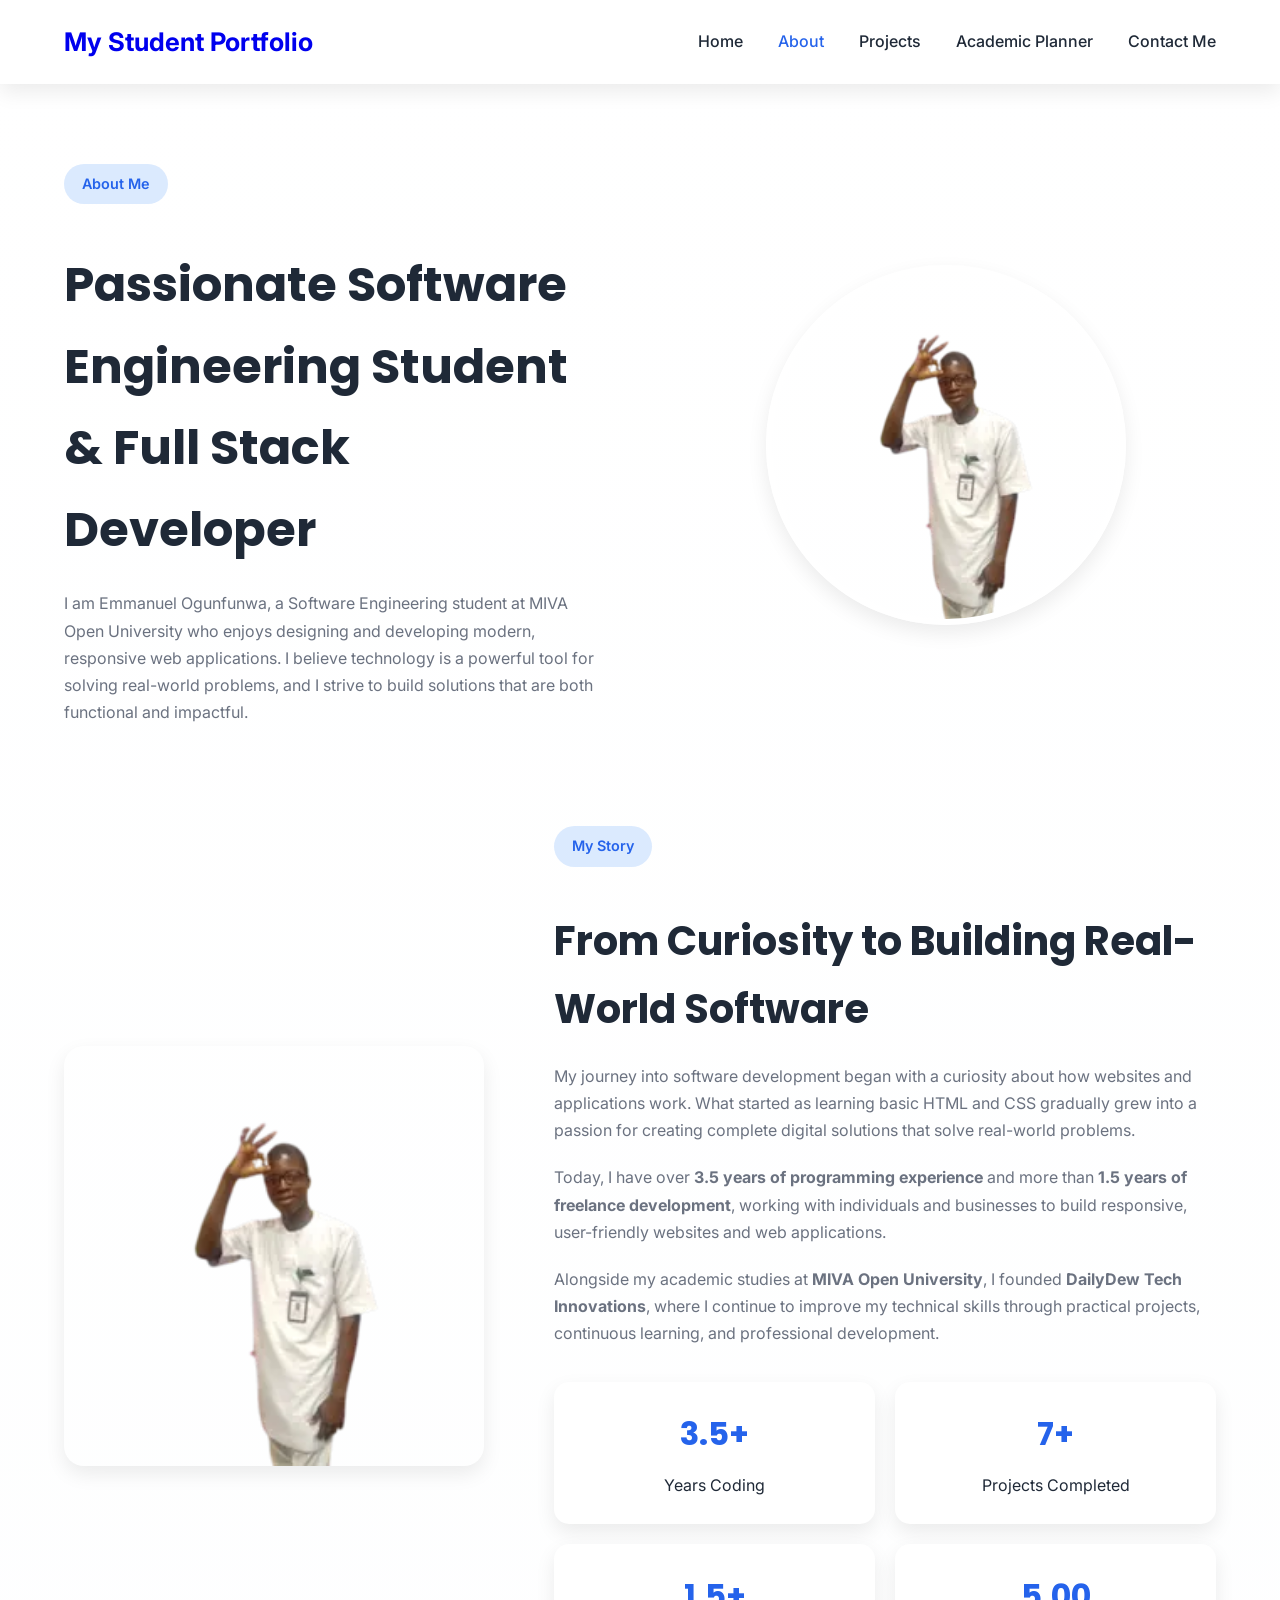
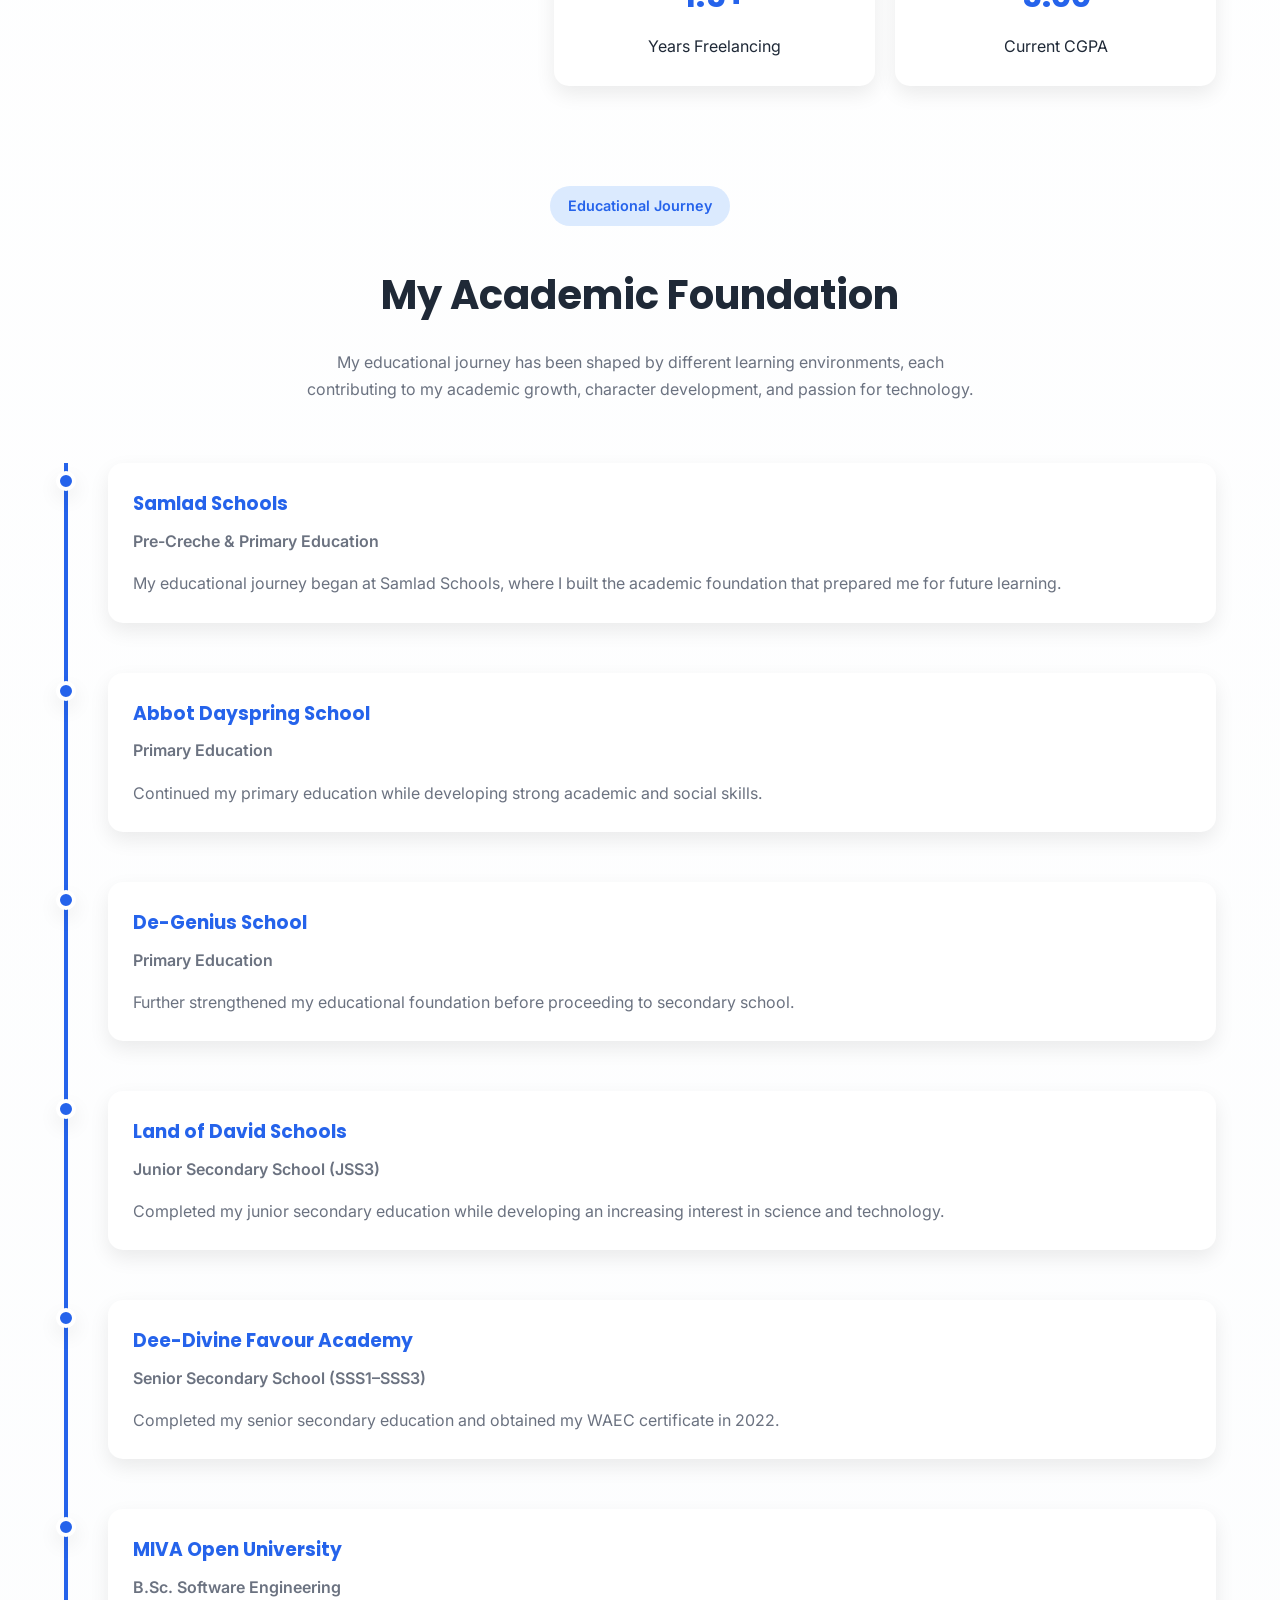
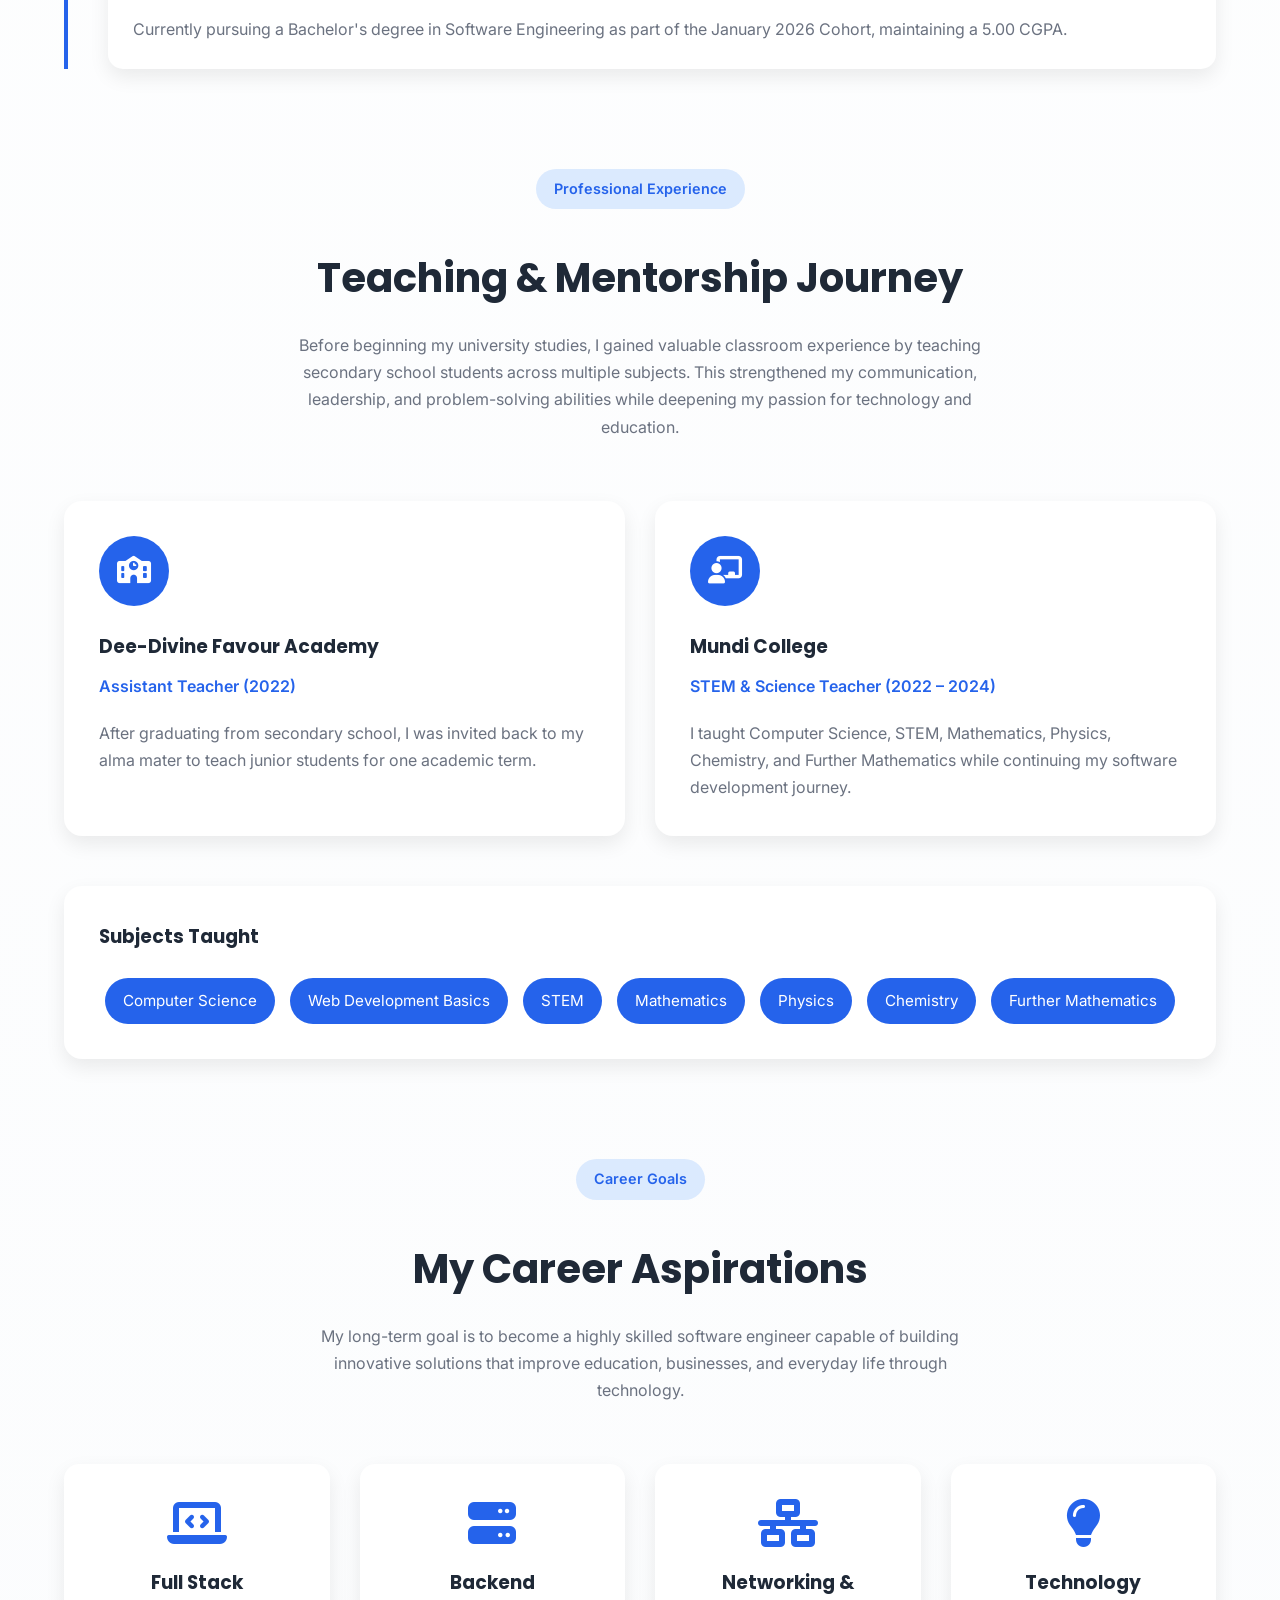
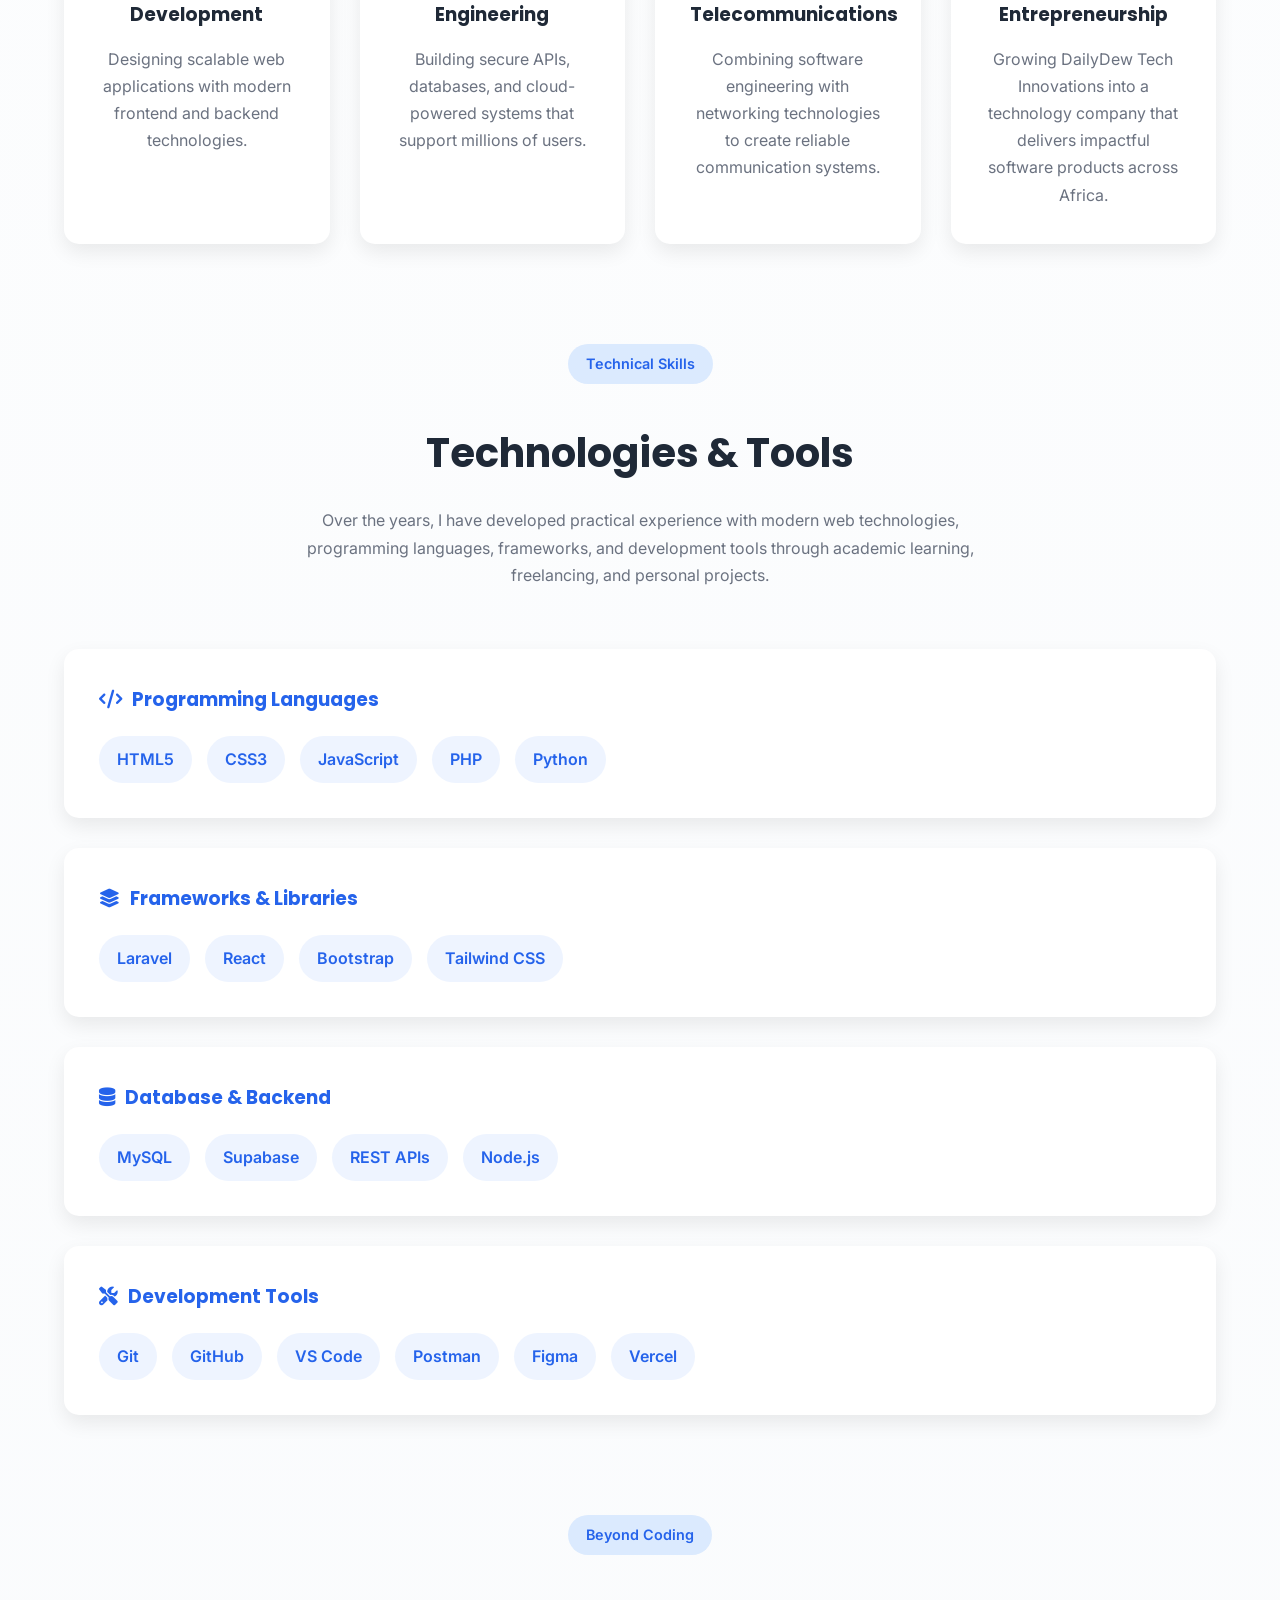
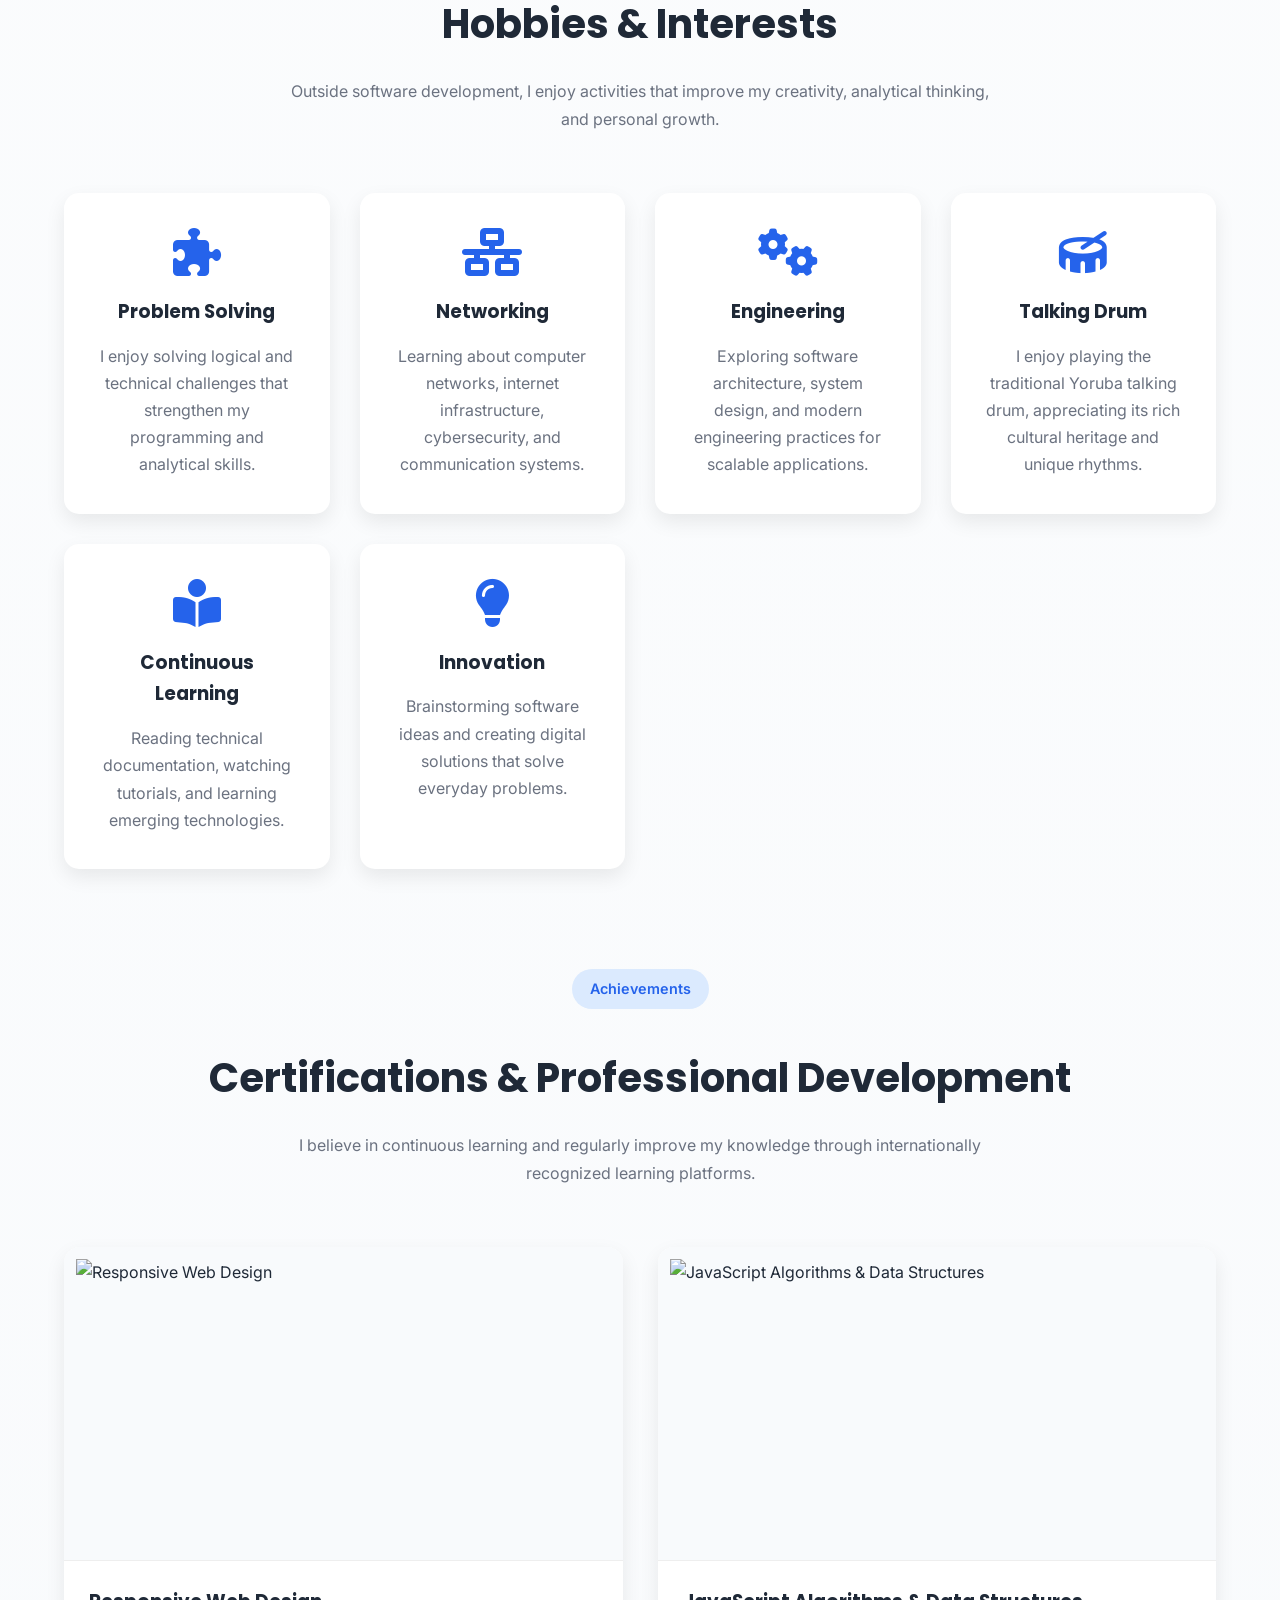
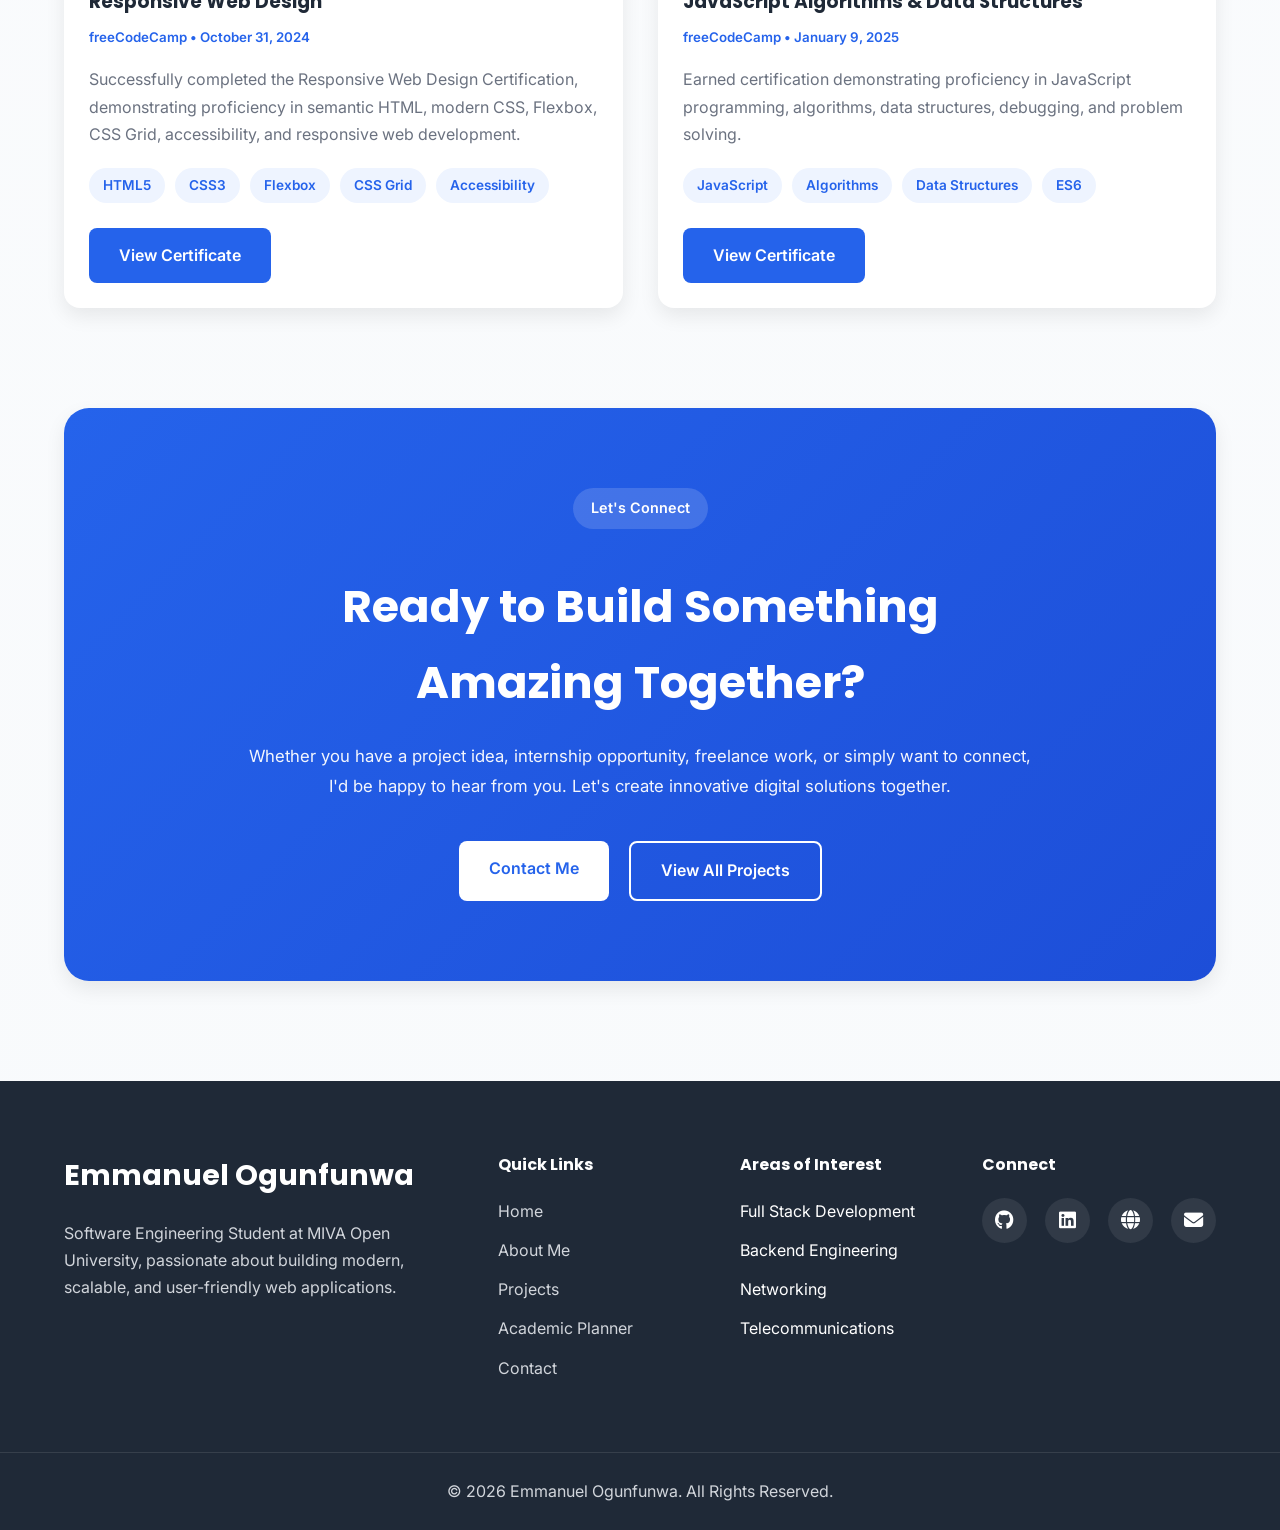
==== about.html @ 053bd329 "first commit" ====
<!DOCTYPE html>
<html lang="en">
<head>
    <meta charset="UTF-8">
    <meta name="viewport" content="width=device-width, initial-scale=1.0">
    <title>About | Student Portfolio | Emmanuel Ogunfunwa</title>

    <!-- CSS -->
    <link rel="stylesheet" href="assets/styles.css">

    <!-- Google Fonts -->
    <link rel="preconnect" href="https://fonts.googleapis.com">
    <link rel="preconnect" href="https://fonts.gstatic.com" crossorigin>
    <link href="https://fonts.googleapis.com/css2?family=Inter:wght@300;400;500;600;700&family=Poppins:wght@500;600;700&display=swap" rel="stylesheet">

    <!-- Menu Toggle -->
    <link rel="stylesheet" href="https://cdnjs.cloudflare.com/ajax/libs/font-awesome/6.7.2/css/all.min.css">
</head>

<body>

    <header>
        <nav class="navbar">
            <div class="logo">
                <a href="index.html">
                    My Student Portfolio
                </a>
            </div>

            <div class="menu-toggle" id="menu-toggle">
                <i class="fa-solid fa-bars"></i>
            </div>

            <ul class="nav-links">
                <li>
                    <a href="index.html">
                        Home
                    </a>
                </li>
                <li>
                    <a href="about.html" class="active">
                        About
                    </a>
                </li>
                <li>
                    <a href="projects.html">
                        Projects
                    </a>
                </li>
                <li>
                    <a href="acad_planner.html">
                        Academic Planner
                    </a>
                </li>
                <li>
                    <a href="contact.html">
                        Contact Me
                    </a>
                </li>
            </ul>
        </nav>
    </header>

    <main>

        <!-- ABOUT HERO -->
        <section class="page-hero">

            <div class="page-hero-content">

                <span class="section-tag">
                    About Me
                </span>

                <h1>
                    Passionate Software Engineering Student & Full Stack Developer
                </h1>

                <p>
                    I am Emmanuel Ogunfunwa, a Software Engineering student at
                    MIVA Open University who enjoys designing and developing modern,
                    responsive web applications. I believe technology is a powerful
                    tool for solving real-world problems, and I strive to build
                    solutions that are both functional and impactful.
                </p>

            </div>

            <div class="page-hero-image">

                <img src="./assets/img/profile.webp"
                    alt="Emmanuel Ogunfunwa">

            </div>

        </section>

        <!-- MY STORY -->

        <section class="my-story">

            <div class="story-image">

                <img src="./assets/img/profile.webp"
                    alt="Emmanuel Ogunfunwa">

            </div>

            <div class="story-content">

                <span class="section-tag">
                    My Story
                </span>

                <h2>
                    From Curiosity to Building Real-World Software
                </h2>

                <p>
                    My journey into software development began with a curiosity about how
                    websites and applications work. What started as learning basic HTML
                    and CSS gradually grew into a passion for creating complete digital
                    solutions that solve real-world problems.
                </p>

                <p>
                    Today, I have over <strong>3.5 years of programming experience</strong>
                    and more than <strong>1.5 years of freelance development</strong>,
                    working with individuals and businesses to build responsive,
                    user-friendly websites and web applications.
                </p>

                <p>
                    Alongside my academic studies at <strong>MIVA Open University</strong>,
                    I founded <strong>DailyDew Tech Innovations</strong>, where I continue
                    to improve my technical skills through practical projects, continuous
                    learning, and professional development.
                </p>

                <div class="story-highlights">

                    <div class="story-item">
                        <h3>3.5+</h3>
                        <span>Years Coding</span>
                    </div>

                    <div class="story-item">
                        <h3>7+</h3>
                        <span>Projects Completed</span>
                    </div>

                    <div class="story-item">
                        <h3>1.5+</h3>
                        <span>Years Freelancing</span>
                    </div>

                    <div class="story-item">
                        <h3>5.00</h3>
                        <span>Current CGPA</span>
                    </div>

                </div>

            </div>

        </section>

        <!-- EDUCATIONAL JOURNEY -->

        <section class="education">

            <div class="section-heading">

                <span class="section-tag">
                    Educational Journey
                </span>

                <h2>
                    My Academic Foundation
                </h2>

                <p class="section-description">
                    My educational journey has been shaped by different learning environments,
                    each contributing to my academic growth, character development, and passion
                    for technology.
                </p>

            </div>

            <div class="timeline">

                <div class="timeline-item">

                    <div class="timeline-dot"></div>

                    <div class="timeline-content">

                        <h3>Samlad Schools</h3>

                        <span>Pre-Creche & Primary Education</span>

                        <p>
                            My educational journey began at Samlad Schools, where I built the
                            academic foundation that prepared me for future learning.
                        </p>

                    </div>

                </div>

                <div class="timeline-item">

                    <div class="timeline-dot"></div>

                    <div class="timeline-content">

                        <h3>Abbot Dayspring School</h3>

                        <span>Primary Education</span>

                        <p>
                            Continued my primary education while developing strong academic
                            and social skills.
                        </p>

                    </div>

                </div>

                <div class="timeline-item">

                    <div class="timeline-dot"></div>

                    <div class="timeline-content">

                        <h3>De-Genius School</h3>

                        <span>Primary Education</span>

                        <p>
                            Further strengthened my educational foundation before proceeding
                            to secondary school.
                        </p>

                    </div>

                </div>

                <div class="timeline-item">

                    <div class="timeline-dot"></div>

                    <div class="timeline-content">

                        <h3>Land of David Schools</h3>

                        <span>Junior Secondary School (JSS3)</span>

                        <p>
                            Completed my junior secondary education while developing an
                            increasing interest in science and technology.
                        </p>

                    </div>

                </div>

                <div class="timeline-item">

                    <div class="timeline-dot"></div>

                    <div class="timeline-content">

                        <h3>Dee-Divine Favour Academy</h3>

                        <span>Senior Secondary School (SSS1–SSS3)</span>

                        <p>
                            Completed my senior secondary education and obtained my WAEC
                            certificate in 2022.
                        </p>

                    </div>

                </div>

                <div class="timeline-item">

                    <div class="timeline-dot"></div>

                    <div class="timeline-content">

                        <h3>MIVA Open University</h3>

                        <span>B.Sc. Software Engineering</span>

                        <p>
                            Currently pursuing a Bachelor's degree in Software Engineering
                            as part of the January 2026 Cohort, maintaining a 5.00 CGPA.
                        </p>

                    </div>

                </div>

            </div>

        </section>

        <!-- TEACHING EXPERIENCE -->

        <section class="teaching">

            <div class="section-heading">

                <span class="section-tag">
                    Professional Experience
                </span>

                <h2>
                    Teaching & Mentorship Journey
                </h2>

                <p class="section-description">

                    Before beginning my university studies, I gained valuable classroom
                    experience by teaching secondary school students across multiple
                    subjects. This strengthened my communication, leadership,
                    and problem-solving abilities while deepening my passion for technology
                    and education.

                </p>

            </div>

            <div class="teaching-grid">

                <div class="teaching-card">

                    <div class="teaching-icon">

                        <i class="fa-solid fa-school"></i>

                    </div>

                    <h3>
                        Dee-Divine Favour Academy
                    </h3>

                    <span>
                        Assistant Teacher (2022)
                    </span>

                    <p>

                        After graduating from secondary school, I was invited back to my
                        alma mater to teach junior students for one academic term.

                    </p>

                </div>

                <div class="teaching-card">

                    <div class="teaching-icon">

                        <i class="fa-solid fa-chalkboard-user"></i>

                    </div>

                    <h3>
                        Mundi College
                    </h3>

                    <span>
                        STEM & Science Teacher (2022 – 2024)
                    </span>

                    <p>

                        I taught Computer Science, STEM, Mathematics, Physics,
                        Chemistry, and Further Mathematics while continuing my
                        software development journey.

                    </p>

                </div>

            </div>

            <div class="subjects-card">

                <h3>
                    Subjects Taught
                </h3>

                <div class="subjects">

                    <span>Computer Science</span>

                    <span>Web Development Basics</span>

                    <span>STEM</span>

                    <span>Mathematics</span>

                    <span>Physics</span>

                    <span>Chemistry</span>

                    <span>Further Mathematics</span>

                </div>

            </div>

        </section>

        <!-- CAREER ASPIRATIONS -->

        <section class="career">

            <div class="section-heading">

                <span class="section-tag">
                    Career Goals
                </span>

                <h2>
                    My Career Aspirations
                </h2>

                <p class="section-description">
                    My long-term goal is to become a highly skilled software engineer
                    capable of building innovative solutions that improve education,
                    businesses, and everyday life through technology.
                </p>

            </div>

            <div class="career-grid">

                <div class="career-card">

                    <i class="fa-solid fa-laptop-code"></i>

                    <h3>Full Stack Development</h3>

                    <p>
                        Designing scalable web applications with modern frontend and
                        backend technologies.
                    </p>

                </div>

                <div class="career-card">

                    <i class="fa-solid fa-server"></i>

                    <h3>Backend Engineering</h3>

                    <p>
                        Building secure APIs, databases, and cloud-powered systems that
                        support millions of users.
                    </p>

                </div>

                <div class="career-card">

                    <i class="fa-solid fa-network-wired"></i>

                    <h3>Networking & Telecommunications</h3>

                    <p>
                        Combining software engineering with networking technologies to
                        create reliable communication systems.
                    </p>

                </div>

                <div class="career-card">

                    <i class="fa-solid fa-lightbulb"></i>

                    <h3>Technology Entrepreneurship</h3>

                    <p>
                        Growing DailyDew Tech Innovations into a technology company that
                        delivers impactful software products across Africa.
                    </p>

                </div>

            </div>

        </section>

        <!-- TECHNICAL SKILLS -->

        <section class="technical-skills">

            <div class="section-heading">

                <span class="section-tag">
                    Technical Skills
                </span>

                <h2>
                    Technologies & Tools
                </h2>

                <p class="section-description">
                    Over the years, I have developed practical experience with modern
                    web technologies, programming languages, frameworks, and development
                    tools through academic learning, freelancing, and personal projects.
                </p>

            </div>

            <div class="skills-category">

                <div class="skill-group">

                    <h3>
                        <i class="fa-solid fa-code"></i>
                        Programming Languages
                    </h3>

                    <div class="skill-tags">

                        <span>HTML5</span>
                        <span>CSS3</span>
                        <span>JavaScript</span>
                        <span>PHP</span>
                        <span>Python</span>

                    </div>

                </div>

                <div class="skill-group">

                    <h3>
                        <i class="fa-solid fa-layer-group"></i>
                        Frameworks & Libraries
                    </h3>

                    <div class="skill-tags">

                        <span>Laravel</span>
                        <span>React</span>
                        <span>Bootstrap</span>
                        <span>Tailwind CSS</span>

                    </div>

                </div>

                <div class="skill-group">

                    <h3>
                        <i class="fa-solid fa-database"></i>
                        Database & Backend
                    </h3>

                    <div class="skill-tags">

                        <span>MySQL</span>
                        <span>Supabase</span>
                        <span>REST APIs</span>
                        <span>Node.js</span>

                    </div>

                </div>

                <div class="skill-group">

                    <h3>
                        <i class="fa-solid fa-screwdriver-wrench"></i>
                        Development Tools
                    </h3>

                    <div class="skill-tags">

                        <span>Git</span>
                        <span>GitHub</span>
                        <span>VS Code</span>
                        <span>Postman</span>
                        <span>Figma</span>
                        <span>Vercel</span>

                    </div>

                </div>

            </div>

        </section>

        <!-- HOBBIES & INTERESTS -->

        <section class="hobbies">

            <div class="section-heading">

                <span class="section-tag">
                    Beyond Coding
                </span>

                <h2>
                    Hobbies & Interests
                </h2>

                <p class="section-description">
                    Outside software development, I enjoy activities that improve my
                    creativity, analytical thinking, and personal growth.
                </p>

            </div>

            <div class="hobbies-grid">

                <div class="hobby-card">

                    <i class="fa-solid fa-puzzle-piece"></i>

                    <h3>Problem Solving</h3>

                    <p>
                        I enjoy solving logical and technical challenges that strengthen
                        my programming and analytical skills.
                    </p>

                </div>

                <div class="hobby-card">

                    <i class="fa-solid fa-network-wired"></i>

                    <h3>Networking</h3>

                    <p>
                        Learning about computer networks, internet infrastructure,
                        cybersecurity, and communication systems.
                    </p>

                </div>

                <div class="hobby-card">

                    <i class="fa-solid fa-gears"></i>

                    <h3>Engineering</h3>

                    <p>
                        Exploring software architecture, system design, and modern
                        engineering practices for scalable applications.
                    </p>

                </div>

                <div class="hobby-card">

                    <i class="fa-solid fa-drum"></i>

                    <h3>Talking Drum</h3>

                    <p>
                        I enjoy playing the traditional Yoruba talking drum, appreciating
                        its rich cultural heritage and unique rhythms.
                    </p>

                </div>

                <div class="hobby-card">

                    <i class="fa-solid fa-book-open-reader"></i>

                    <h3>Continuous Learning</h3>

                    <p>
                        Reading technical documentation, watching tutorials, and learning
                        emerging technologies.
                    </p>

                </div>

                <div class="hobby-card">

                    <i class="fa-solid fa-lightbulb"></i>

                    <h3>Innovation</h3>

                    <p>
                        Brainstorming software ideas and creating digital solutions that
                        solve everyday problems.
                    </p>

                </div>

            </div>

        </section>

        <!-- CERTIFICATIONS -->

        <section class="certifications">

            <div class="section-heading">

                <span class="section-tag">
                    Achievements
                </span>

                <h2>
                    Certifications & Professional Development
                </h2>

                <p class="section-description">
                    I believe in continuous learning and regularly improve my knowledge
                    through internationally recognized learning platforms.
                </p>

            </div>

            <div class="certificate-grid">

            </div>

        </section>

        <!-- CALL TO ACTION -->

        <section class="cta">

            <div class="cta-content">

                <span class="section-tag">
                    Let's Connect
                </span>

                <h2>
                    Ready to Build Something Amazing Together?
                </h2>

                <p>
                    Whether you have a project idea, internship opportunity, freelance work,
                    or simply want to connect, I'd be happy to hear from you. Let's create
                    innovative digital solutions together.
                </p>

                <div class="cta-buttons">

                    <a href="contact.html" class="btn btn-primary">
                        Contact Me
                    </a>

                    <a href="projects.html" class="btn btn-secondary">
                        View All Projects
                    </a>

                </div>

            </div>

        </section>



        <!-- FOOTER -->

        <footer class="footer">

            <div class="footer-container">

                <!-- Brand -->

                <div class="footer-brand">

                    <h3>Emmanuel Ogunfunwa</h3>

                    <p>
                        Software Engineering Student at MIVA Open University, passionate
                        about building modern, scalable, and user-friendly web applications.
                    </p>

                </div>

                <!-- Quick Links -->

                <div class="footer-column">

                    <h4>Quick Links</h4>

                    <ul>

                        <li><a href="index.html">Home</a></li>

                        <li><a href="about.html">About Me</a></li>

                        <li><a href="projects.html">Projects</a></li>

                        <li><a href="acad_planner.html">Academic Planner</a></li>

                        <li><a href="contact.html">Contact</a></li>

                    </ul>

                </div>

                <!-- Interests -->

                <div class="footer-column">

                    <h4>Areas of Interest</h4>

                    <ul>

                        <li>Full Stack Development</li>

                        <li>Backend Engineering</li>

                        <li>Networking</li>

                        <li>Telecommunications</li>

                    </ul>

                </div>

                <!-- Connect -->

                <div class="footer-column">

                    <h4>Connect</h4>

                    <div class="social-links">

                        <a href="https://github.com/BroCode-glithch" target="_blank">
                            <i class="fa-brands fa-github"></i>
                        </a>

                        <a href="https://linkedin.com/" target="_blank">
                            <i class="fa-brands fa-linkedin"></i>
                        </a>

                        <a href="https://dailydewtech.com.ng" target="_blank">
                            <i class="fa-solid fa-globe"></i>
                        </a>

                        <a href="mailto:your@email.com">
                            <i class="fa-solid fa-envelope"></i>
                        </a>

                    </div>

                </div>

            </div>

            <div class="footer-bottom">

                <p>

                    © 2026 Emmanuel Ogunfunwa. All Rights Reserved.

                </p>

            </div>

        </footer>

    </main>

    
    <script src="assets/jss.js"></script>

</body>

</html>
---- assets/styles.css ----
/* ===================================
   CSS VARIABLES
=================================== */

:root{

    --primary:#2563eb;
    --primary-dark:#1d4ed8;

    --secondary:#f97316;

    --dark:#1f2937;

    --gray:#6b7280;

    --light:#f8fafc;

    --white:#ffffff;

    --shadow:0 8px 20px rgba(0,0,0,.08);

}

/* ===================================
   RESET
=================================== */

*{
    margin:0;
    padding:0;
    box-sizing:border-box;
}

html{
    scroll-behavior:smooth;
}

img{
    max-width:100%;
    display:block;
}

body{

    font-family:'Inter',sans-serif;

    background: linear-gradient(
        to bottom,
        var(--white),
        var(--light)
    );

    color:var(--dark);

    line-height:1.7;

}

/* ===================================
   GLOBAL STYLES
=================================== */

h1,h2,h3,h4{

    font-family:'Poppins',sans-serif;

}

a{

    text-decoration:none;

}

ul{

    list-style:none;

}


/* ===================================
   HEADER & NAVIGATION
=================================== */

header{

    background:var(--white);

    box-shadow:var(--shadow);

    position:sticky;

    top:0;

    z-index:1000;

}

.navbar{

    width:min(90%,1200px);

    margin:auto;

    display:flex;

    justify-content:space-between;

    align-items:center;

    padding:20px 0;

}

.logo{

    font-size:1.6rem;

    font-weight:700;

    color:var(--primary);

}

.menu-toggle{

    display:none;

    font-size:2rem;

    cursor:pointer;

    color:var(--primary);

}

.nav-links{

    display:flex;

    gap:35px;

}

.nav-links a{

    color:var(--dark);

    font-weight:500;

    transition:.3s;

}

.nav-links a:hover,

.nav-links .active{

    color:var(--primary);

}

/* ===================================
   HERO SECTION
=================================== */

.hero{

    width:min(90%,1200px);

    margin:auto;

    min-height:90vh;

    display:flex;

    justify-content:space-between;

    align-items:center;

    gap:60px;

}

.hero-text{

    flex:1;

}

.hero-text h1{

    font-size:3.2rem;

    margin-bottom:15px;

}

.hero-text h2{

    color:var(--primary);

    margin-bottom:20px;

}

.hero-text p{

    color:var(--gray);

    margin-bottom:35px;

    max-width:550px;

}

/* ===================================
   BUTTONS
=================================== */

.hero-buttons{

    display:flex;

    gap:20px;

}

.btn{

    display:inline-block;

    padding:14px 30px;

    border-radius:8px;

    transition:.3s;

    font-weight:600;

}

.btn:hover{

    transform:translateY(-3px);

    box-shadow:0 10px 20px rgba(37,99,235,.25);

}

.btn-primary{

    background:var(--primary);

    color:var(--white);

}

.btn-primary:hover{

    background:var(--primary-dark);

}

.btn-secondary{

    border:2px solid var(--primary);

    color:var(--primary);

}

.btn-secondary:hover{

    background:var(--primary);

    color:var(--white);

}

.hero-image{

    flex:1;

    display:flex;

    justify-content:center;

}

.hero-image img{

    width:360px;

    height:360px;

    object-fit:cover;

    border-radius:50%;

    border:6px solid var(--white);

    box-shadow:var(--shadow);

    transition: 4s;

}

.hero-image img:hover {

    transform: scale(1.04);

    cursor: pointer;

}

/* ===================================
   RESPONSIVE DESIGN
=================================== */

@media(max-width:768px){

    .navbar{

        position:relative;

        flex-wrap:wrap;

    }

    .menu-toggle{

        display:block;

    }

    .nav-links{

        display:none;

        width:100%;

        flex-direction:column;

        margin-top:20px;

        gap:15px;

    }

    .nav-links.active{

        display:flex;

    }

    .hero{

        flex-direction:column-reverse;

        text-align:center;

        padding:60px 0;

    }

    .hero-text p{

        max-width:100%;

    }

    .hero-buttons{

        justify-content:center;

    }

    .hero-image img{

        width:250px;

        height:250px;

    }

    .page-hero{

        flex-direction:column-reverse;

        text-align:center;

    }

    .page-hero-content p{

        max-width:100%;

    }

    .page-hero-image img{

        width:250px;

        height:250px;

    }

}

/* ===================================
   ABOUT PREVIEW
=================================== */

.about-preview{

    width:min(90%,1200px);

    margin:100px auto;

    display:flex;

    align-items:center;

    gap:70px;

}

.about-image{

    flex:1;

}

.about-image img{

    width:100%;

    max-width:420px;

    border-radius:20px;

    box-shadow:var(--shadow);

}

.about-content{

    flex:1;

}

.section-tag{

    display:inline-block;

    background:#dbeafe;

    color:var(--primary);

    padding:8px 18px;

    border-radius:50px;

    font-size:.9rem;

    font-weight:600;

    margin-bottom:20px;

}

.about-content h2{

    font-size:2.3rem;

    margin-bottom:20px;

}

.about-content p{

    color:var(--gray);

    margin-bottom:20px;

}

/* ===================================
   SKILLS
=================================== */

.skills{

    width:min(90%,1200px);

    margin:100px auto;

}

.section-heading{

    text-align:center;

    margin-bottom:60px;

}

.section-heading h2{

    font-size:2.5rem;

    margin-top:15px;

}

.section-description{

    max-width:700px;

    margin:20px auto 0;

    color:var(--gray);

}

.skills-grid{

    display:grid;

    grid-template-columns:repeat(auto-fit,minmax(250px,1fr));

    gap:30px;

}

.skill-card{

    background:var(--white);

    padding:40px 30px;

    border-radius:15px;

    text-align:center;

    box-shadow:var(--shadow);

    border:1px solid #e5e7eb;

    transition:.3s;

    cursor:pointer;

    display:flex;

    flex-direction:column;

    justify-content:flex-start;

    height:100%;

}

.skill-card:hover{

    transform:translateY(-10px);

    box-shadow:0 18px 40px rgba(37,99,235,.18);

}

.skill-card i{

    font-size:3rem;

    color:var(--primary);

    margin-bottom:20px;

    transition:.3s;

}

.skill-card:hover i{

    transform:scale(1.15);

    color:var(--secondary);

}

.skill-card h3{

    margin-bottom:15px;

}

.skill-card p{

    color:var(--gray);

    font-size:.95rem;

}

/* ===================================
   FEATURED PROJECTS
=================================== */

.featured-projects{

    width:min(90%,1200px);

    margin:100px auto;

}

.project-grid{

    display:grid;

    grid-template-columns:repeat(auto-fit,minmax(320px,1fr));

    gap:35px;

}

.project-card{

    background:var(--white);

    border-radius:15px;

    overflow:hidden;

    box-shadow:var(--shadow);

    transition:.3s;

    display: flex;

    flex-direction: column;

    cursor:pointer;

}

.project-card:hover{

    transform:translateY(-8px);

}

.project-card img{

    width:100%;

    height:220px;

    object-fit:cover;

    transition:.4s;

}

.project-card:hover img{

    transform:scale(1.05);

}

.project-content{

    padding:25px;

    display:flex;

    flex-direction:column;

    flex:1;

}

.project-content h3{

    margin-bottom:15px;

}

.project-content p{

    color:var(--gray);

    margin-bottom:25px;

}

.project-buttons{

    margin-top:auto;

    display:flex;

    gap:12px;

    flex-wrap:wrap;

}

.project-tech{

    margin:20px 0;

}

.tech-tag{

    display:inline-block;

    padding:6px 12px;

    margin:5px 5px 0 0;

    border-radius:50px;

    background:#dbeafe;

    color:var(--primary);

    font-size:.8rem;

    font-weight:600;

}

/* ===================================
   ACADEMIC JOURNEY
=================================== */

.academic{

    width:min(90%,1200px);

    margin:100px auto;

    display:grid;

    grid-template-columns:1.2fr 1fr;

    gap:60px;

    align-items:center;

}

.academic-info h2{

    font-size:2.5rem;

    margin:20px 0;

}

.academic-info p{

    color:var(--gray);

    margin-bottom:35px;

}

.academic-details{

    display:grid;

    grid-template-columns:repeat(2,1fr);

    gap:20px;

    transition:.3s;

    cursor:pointer;

}

.academic-details div{

    background:var(--white);

    padding:18px;

    border-radius:12px;

    box-shadow:var(--shadow);

    transition:.3s;

}

.academic-details strong{

    display:block;

    margin-bottom:8px;

    color:var(--primary);

}

.academic-details span{

    color:var(--gray);

}

.achievement-grid{

    display:grid;

    grid-template-columns:repeat(2,1fr);

    gap:20px;

}

.achievement-card{

    background:var(--primary);

    color:white;

    padding:35px 25px;

    border-radius:15px;

    text-align:center;

    transition:.3s;

    cursor: pointer;

}

.achievement-card:hover{

    transform:translateY(-8px);

    box-shadow:0 18px 40px rgba(37,99,235,.35);

}

.achievement-card h3{

    font-size:2rem;

    margin-bottom:10px;

}

.achievement-card i{

    font-size:2.5rem;

    margin-bottom:20px;

    color:#fbbf24;

}

@media (max-width:768px){

    .academic{

        grid-template-columns:1fr;

    }

    .academic-details{

        grid-template-columns:1fr;

    }

    .achievement-grid{

        grid-template-columns:repeat(2,1fr);

    }

}

@media (max-width:500px){

    .achievement-grid{

        grid-template-columns:1fr;

    }

    .cta{

        padding:60px 25px;

    }

    .cta h2{

        font-size:2rem;

    }

    .cta-buttons{

        flex-direction:column;

        align-items:center;

    }

    .cta-buttons .btn{

        width:220px;

    }

    .about-content h2{

        font-size:2rem;

    }

    .about-content p{

        font-size:.95rem;

    }

    .about-content .btn{

        padding:12px 25px;

    }

    .about-content .btn:hover{

        transform:translateY(-3px);

    }

    .about-content .btn-primary{

        background:var(--primary);

        color:var(--white);

    }

    .about-content .btn-primary:hover{

        background:var(--primary-dark);

    }

    .story-content h2{

        font-size:2rem;

    }

    .story-content p{

        font-size:.95rem;

    }
    

}


/* ===================================
   CALL TO ACTION
=================================== */

.cta{

    width:min(90%,1200px);

    margin:100px auto;

    background:linear-gradient(135deg,var(--primary),var(--primary-dark));

    border-radius:25px;

    padding:80px 50px;

    text-align:center;

    color:var(--white);

    box-shadow:var(--shadow);

}

.cta-content{

    max-width:800px;

    margin:auto;

}

.cta .section-tag{

    background:rgba(255,255,255,.15);

    color:var(--white);

}

.cta h2{

    font-size:2.8rem;

    margin:20px 0;

}

.cta p{

    font-size:1.05rem;

    opacity:.95;

    line-height:1.8;

    margin-bottom:40px;

}

.cta-buttons{

    display:flex;

    justify-content:center;

    gap:20px;

    flex-wrap:wrap;

}

.cta .btn-primary{

    background:var(--white);

    color:var(--primary);

}

.cta .btn-primary:hover{

    background:#f3f4f6;

}

.cta .btn-secondary{

    border:2px solid var(--white);

    color:var(--white);

}

.cta .btn-secondary:hover{

    background:var(--white);

    color:var(--primary);

}

/* ===================================
   FOOTER
=================================== */

.footer{

    background:var(--dark);

    color:var(--white);

    margin-top:100px;

}

.footer-container{

    width:min(90%,1200px);

    margin:auto;

    padding:70px 0;

    display:grid;

    grid-template-columns:2fr 1fr 1fr 1fr;

    gap:50px;

}

.footer-brand h3{

    font-size:1.8rem;

    margin-bottom:20px;

}

.footer-brand p{

    color:#d1d5db;

    max-width:380px;

}

.footer-column h4{

    margin-bottom:20px;

}

.footer-column ul{

    display:flex;

    flex-direction:column;

    gap:12px;

}

.footer-column a{

    color:#d1d5db;

    transition:.3s;

}

.footer-column a:hover{

    color:var(--secondary);

}

.social-links{

    display:flex;

    gap:18px;

    margin-top:10px;

}

.social-links a{

    width:45px;

    height:45px;

    display:flex;

    align-items:center;

    justify-content:center;

    background:rgba(255,255,255,.08);

    border-radius:50%;

    color:var(--white);

    font-size:1.2rem;

    transition:.3s;

}

.social-links a:hover{

    background:var(--primary);

    transform:translateY(-4px);

}

.footer-bottom{

    border-top:1px solid rgba(255,255,255,.1);

    text-align:center;

    padding:25px;

    color:#d1d5db;

}

/* ===================================
   PAGE HERO
=================================== */

.page-hero{

    width:min(90%,1200px);

    margin:80px auto;

    display:flex;

    align-items:center;

    justify-content:space-between;

    gap:70px;

}

.page-hero-content{

    flex:1;

}

.page-hero-content h1{

    font-size:3rem;

    margin:20px 0;

}

.page-hero-content p{

    color:var(--gray);

    max-width:650px;

}

.page-hero-image{

    flex:1;

    display:flex;

    justify-content:center;

}

.page-hero-image img{

    width:360px;

    height:360px;

    object-fit:cover;

    border-radius:50%;

    border:6px solid var(--white);

    box-shadow:var(--shadow);

    transition: 4s;

}

.page-hero-image img:hover {

    transform: scale(1.04);

    cursor: pointer;

}

/* ===================================
   MY STORY
=================================== */

.my-story{

    width:min(90%,1200px);

    margin:100px auto;

    display:grid;

    grid-template-columns:420px 1fr;

    gap:70px;

    align-items:center;

}

.story-image{

    display:flex;

    justify-content:center;

}

.story-image img{

    width:100%;

    border-radius:20px;

    box-shadow:var(--shadow);

}

.story-content h2{

    font-size:2.5rem;

    margin:20px 0;

}

.story-content p{

    color:var(--gray);

    margin-bottom:20px;

}

.story-highlights{

    display:grid;

    grid-template-columns:repeat(2,1fr);

    gap:20px;

    margin-top:35px;

}

.story-item{

    background:var(--white);

    padding:25px;

    border-radius:15px;

    text-align:center;

    box-shadow:var(--shadow);

    transition:.3s;

    cursor: pointer;

}

.story-item:hover{

    transform:translateY(-6px);

}

.story-item h3{

    color:var(--primary);

    font-size:2rem;

    margin-bottom:10px;

}


/* ===================================
   EDUCATIONAL JOURNEY
=================================== */

.education{

    width:min(90%,1200px);

    margin:100px auto;

}

.timeline{

    position:relative;

    margin-top:60px;

    padding-left:40px;

    border-left:4px solid var(--primary);

    cursor: pointer;

}

.timeline-item{

    position:relative;

    margin-bottom:50px;

}

.timeline-dot{

    position:absolute;

    left:-52px;

    top:8px;

    width:20px;

    height:20px;

    border-radius:50%;

    background:var(--primary);

    border:4px solid var(--white);

    box-shadow:var(--shadow);

}

.timeline-content{

    background:var(--white);

    padding:25px;

    border-radius:15px;

    box-shadow:var(--shadow);

    transition:.3s;

}

.timeline-content:hover{

    transform:translateY(-5px);

}

.timeline-content h3{

    margin-bottom:8px;

    color:var(--primary);

}

.timeline-content span{

    display:block;

    font-weight:600;

    color:var(--gray);

    margin-bottom:15px;

}

.timeline-content p{

    color:var(--gray);

}


/* ===================================
   TEACHING EXPERIENCE
=================================== */

.teaching{

    width:min(90%,1200px);

    margin:100px auto;

}

.teaching-grid{

    display:grid;

    grid-template-columns:repeat(auto-fit,minmax(320px,1fr));

    gap:30px;

    margin-top:50px;

}

.teaching-card{

    background:var(--white);

    padding:35px;

    border-radius:18px;

    box-shadow:var(--shadow);

    transition:.3s;

    cursor: pointer;

}

.teaching-card:hover{

    transform:translateY(-8px);

}

.teaching-icon{

    width:70px;

    height:70px;

    border-radius:50%;

    background:var(--primary);

    color:var(--white);

    display:flex;

    justify-content:center;

    align-items:center;

    font-size:1.7rem;

    margin-bottom:25px;

}

.teaching-card h3{

    margin-bottom:10px;

}

.teaching-card span{

    display:block;

    color:var(--primary);

    font-weight:600;

    margin-bottom:20px;

}

.teaching-card p{

    color:var(--gray);

}

.subjects-card{

    margin-top:50px;

    background:var(--white);

    padding:35px;

    border-radius:18px;

    box-shadow:var(--shadow);

    cursor: pointer;

}

.subjects-card h3{

    margin-bottom:25px;

}

.subjects{

    display:flex;

    flex-wrap:wrap;

    gap:15px;

    justify-content: center;

}

.subjects span{

    background:var(--primary);

    color:var(--white);

    padding:10px 18px;

    border-radius:30px;

    font-size:.95rem;

    transition:.3s;

}

.subjects span:hover{

    background:var(--primary-dark);

    transform:translateY(-3px);

}

/*===================================
CAREER
===================================*/

.career{

    width:min(90%,1200px);

    margin:100px auto;

}

.career-grid{

    display:grid;

    grid-template-columns:repeat(auto-fit,minmax(250px,1fr));

    gap:30px;

}

.career-card{

    background:var(--white);

    padding:35px;

    border-radius:15px;

    text-align:center;

    box-shadow:var(--shadow);

    transition:.3s;

    cursor: pointer;

}

.career-card:hover{

    transform:translateY(-8px);

}

.career-card i{

    font-size:3rem;

    color:var(--primary);

    margin-bottom:20px;

}

.career-card h3{

    margin-bottom:15px;

}

.career-card p{

    color:var(--gray);

}

/*===================================
TECHNICAL SKILLS
===================================*/

.technical-skills{

    width:min(90%,1200px);

    margin:100px auto;

}

.skills-category{

    display:grid;

    gap:30px;

}

.skill-group{

    background:var(--white);

    padding:35px;

    border-radius:15px;

    box-shadow:var(--shadow);

    transition:.3s;

    cursor: pointer;

}

.skill-group:hover{

    transform:translateY(-8px);

}

.skill-group h3{

    color:var(--primary);

    margin-bottom:20px;

    display:flex;

    align-items:center;

    gap:10px;

}

.skill-tags{

    display:flex;

    flex-wrap:wrap;

    gap:15px;

}

.skill-tags span{

    background:#eef4ff;

    color:var(--primary);

    padding:10px 18px;

    border-radius:50px;

    font-weight:600;

    transition:.3s;

}

.skill-tags span:hover{

    background:var(--primary);

    color:var(--white);

    cursor:pointer;

}

/*===================================
HOBBIES
===================================*/

.hobbies{

    width:min(90%,1200px);

    margin:100px auto;

}

.hobbies-grid{

    display:grid;

    grid-template-columns:repeat(auto-fit,minmax(260px,1fr));

    gap:30px;

}

.hobby-card{

    background:var(--white);

    padding:35px;

    border-radius:15px;

    text-align:center;

    box-shadow:var(--shadow);

    transition:.3s;

    cursor: pointer;

}

.hobby-card:hover{

    transform:translateY(-8px);

}

.hobby-card i{

    font-size:3rem;

    color:var(--primary);

    margin-bottom:20px;

}

.hobby-card h3{

    margin-bottom:15px;

}

.hobby-card p{

    color:var(--gray);

}

/*===================================
CERTIFICATES
===================================*/

.certifications{

    width:min(90%,1200px);

    margin:100px auto;

}

.certificate-grid{

    display:grid;

    grid-template-columns:repeat(auto-fit,minmax(380px,1fr));

    gap:35px;

}

.certificate-card{

    background:var(--white);

    border-radius:16px;

    overflow:hidden;

    box-shadow:var(--shadow);

    transition:.3s;

    display:flex;

    flex-direction:column;

}

.certificate-card:hover{

    transform:translateY(-8px);

}

.certificate-card img{

    width:100%;

    aspect-ratio:16/9;

    object-fit:contain;

    border-bottom:1px solid #eee;

    background:var(--light);

    padding:12px;

}

.certificate-content{

    padding:25px;

    display:flex;

    flex-direction:column;

    flex:1;

}

.certificate-content h3{

    margin-bottom:8px;

}

.certificate-content small{

    color:var(--primary);

    font-weight:600;

    margin-bottom:18px;

}

.certificate-content p{

    color:var(--gray);

    margin-bottom:20px;

}

.certificate-tags{

    display:flex;

    flex-wrap:wrap;

    gap:10px;

    margin-bottom:25px;

}

.certificate-tags span{

    background:#eef4ff;

    color:var(--primary);

    padding:6px 14px;

    border-radius:50px;

    font-size:.85rem;

    font-weight:600;

}

.certificate-content .btn{

    margin-top:auto;

    width:fit-content;

}
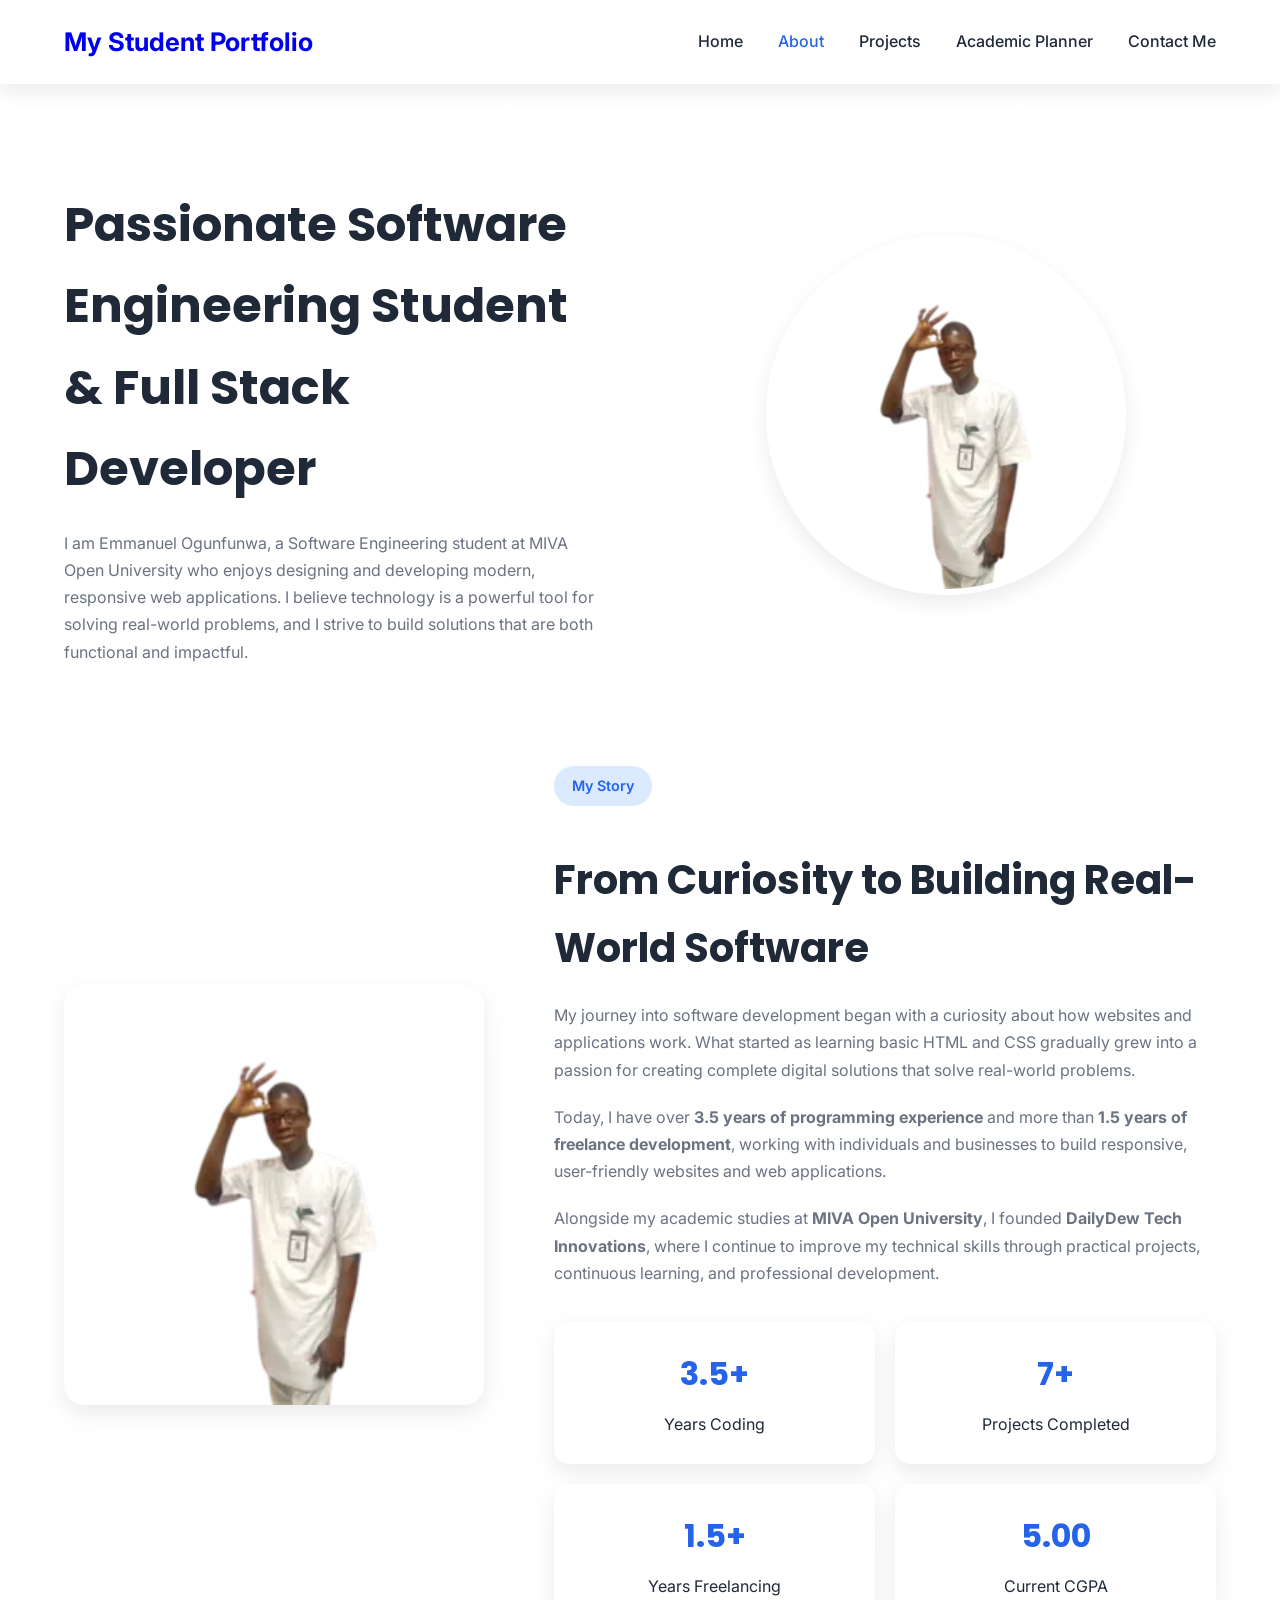
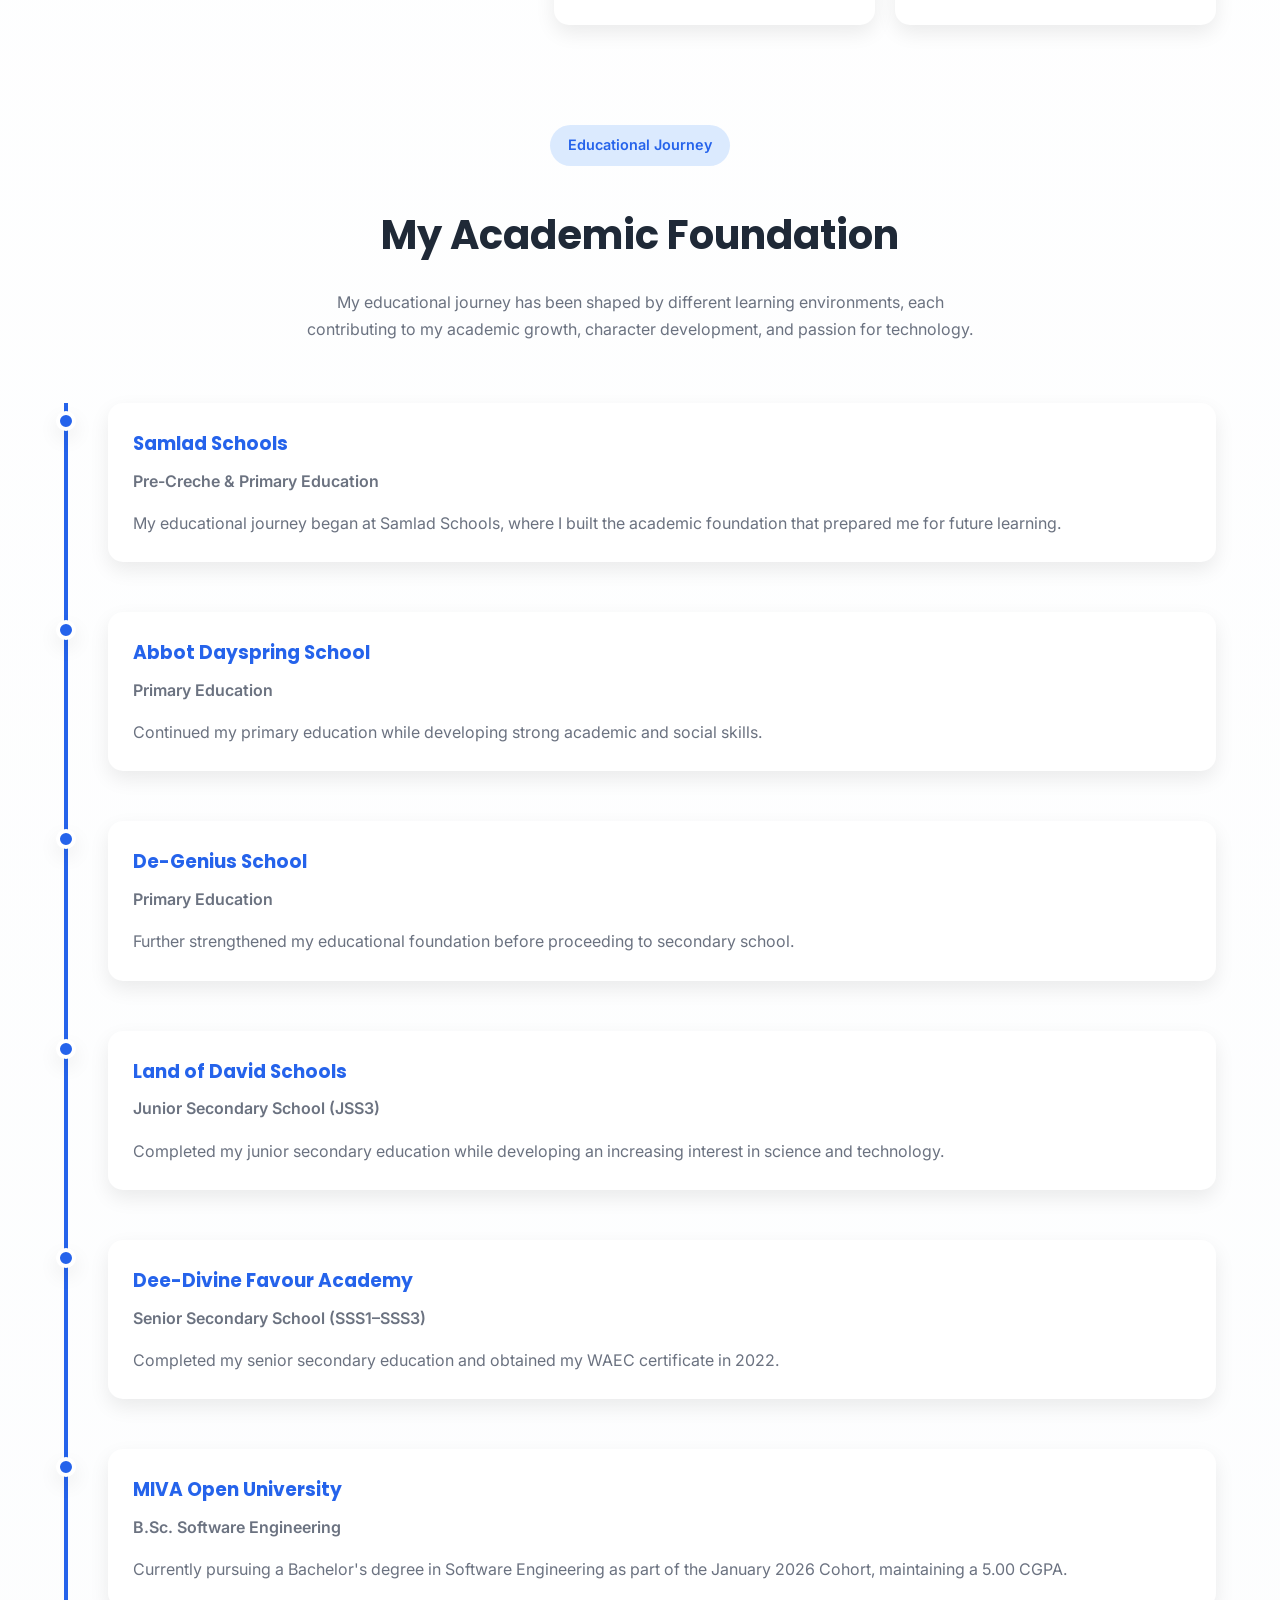
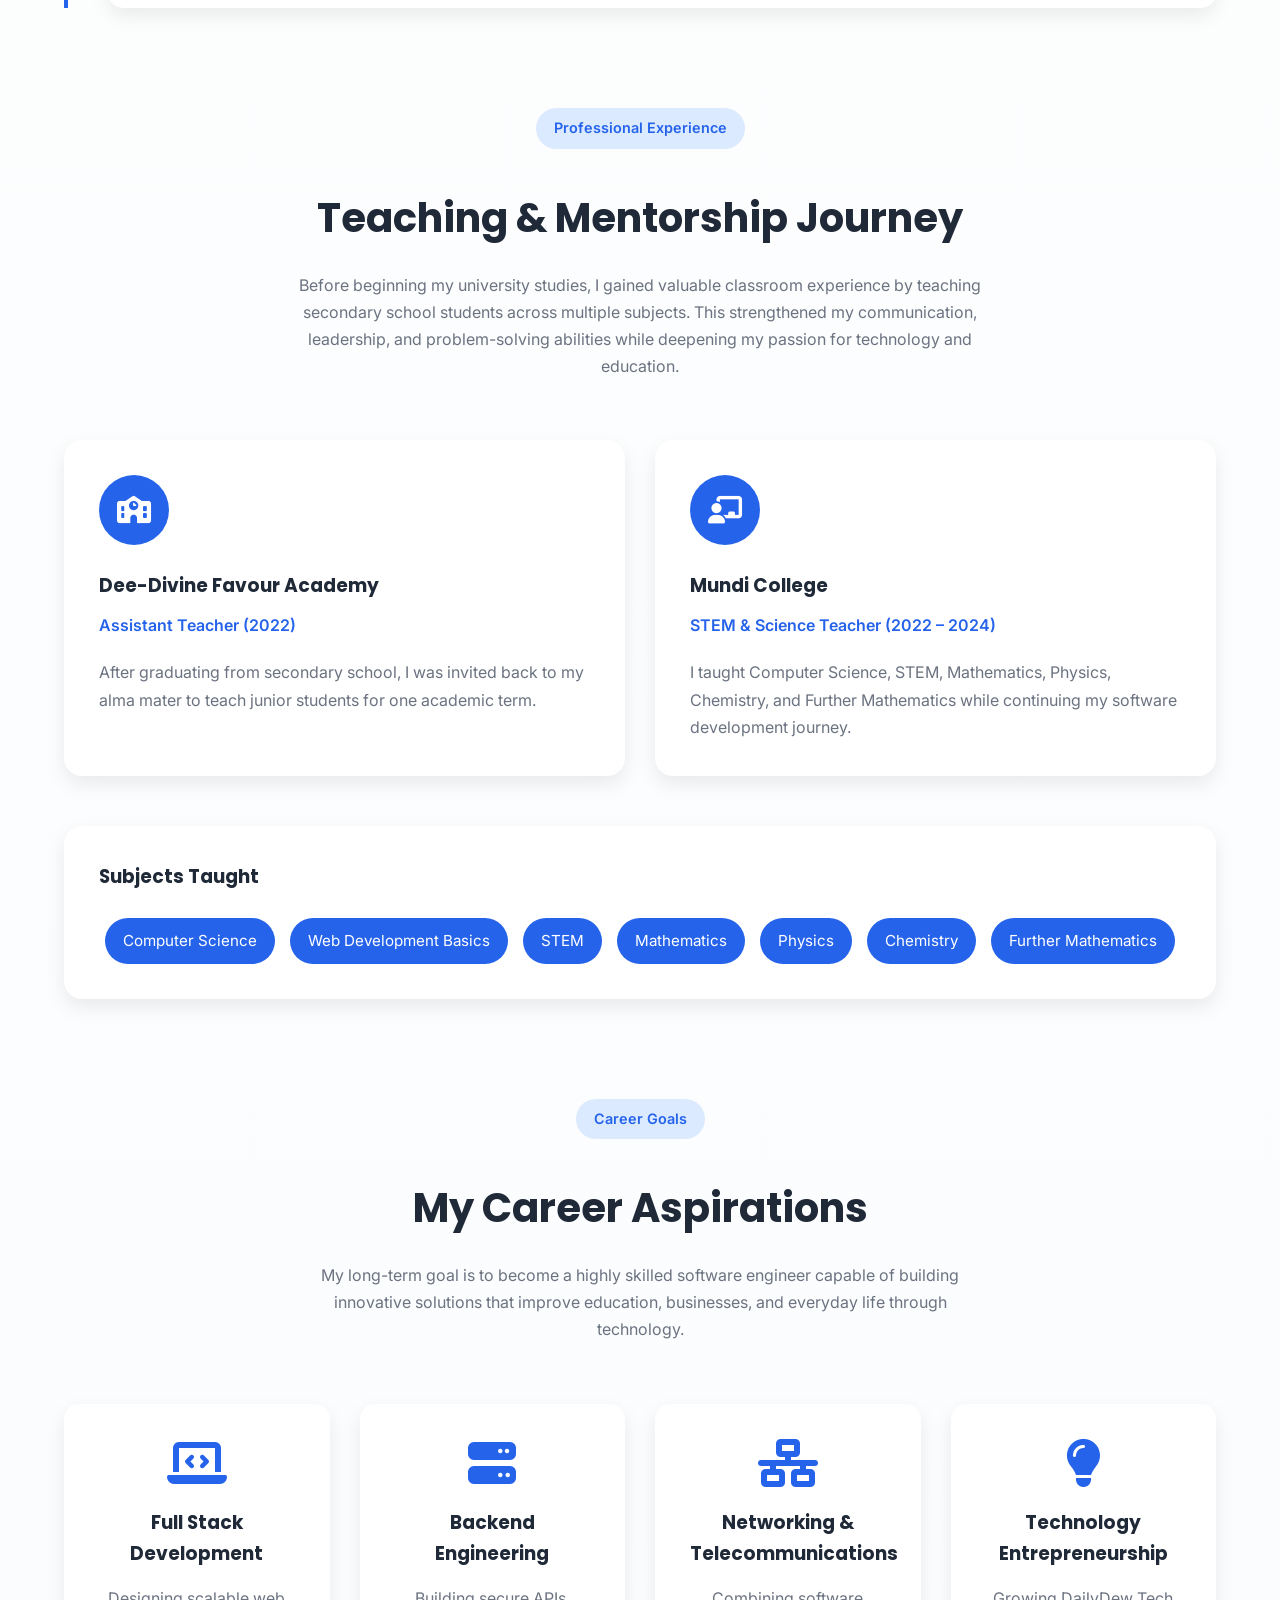
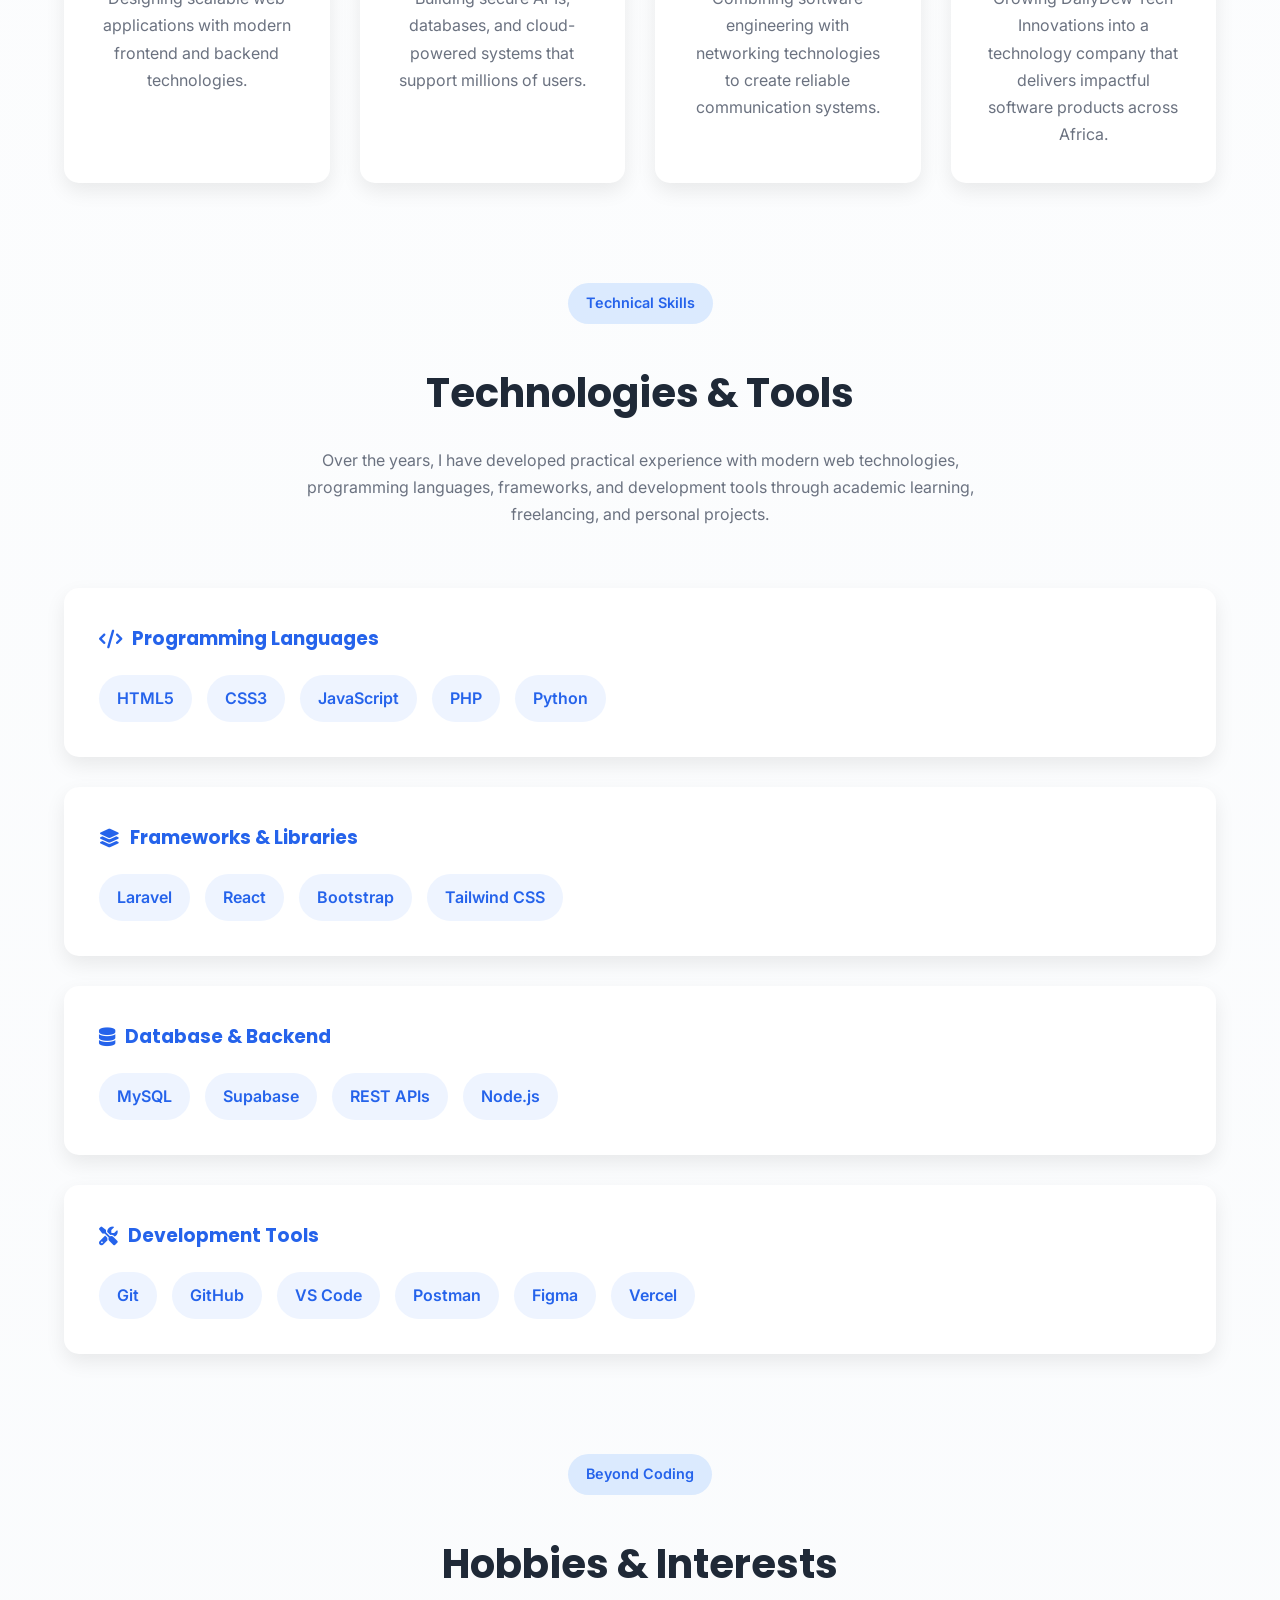
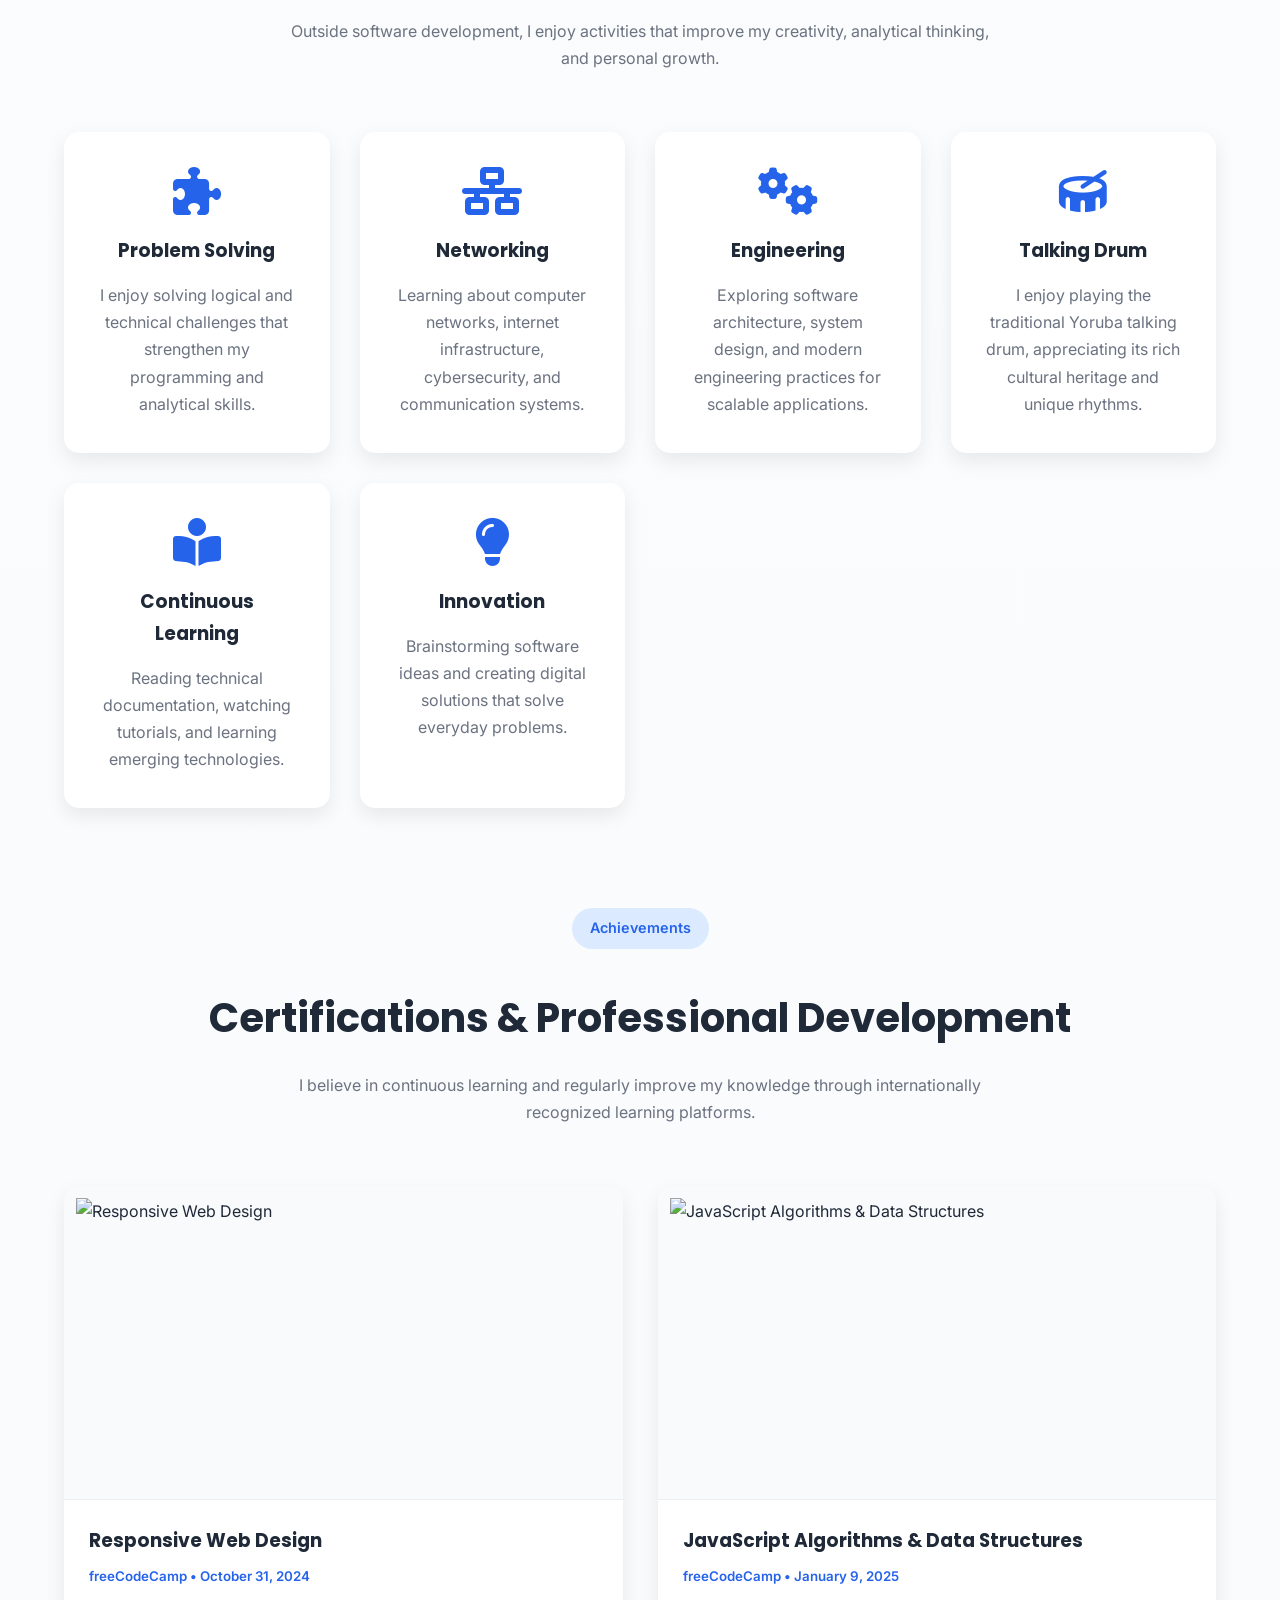
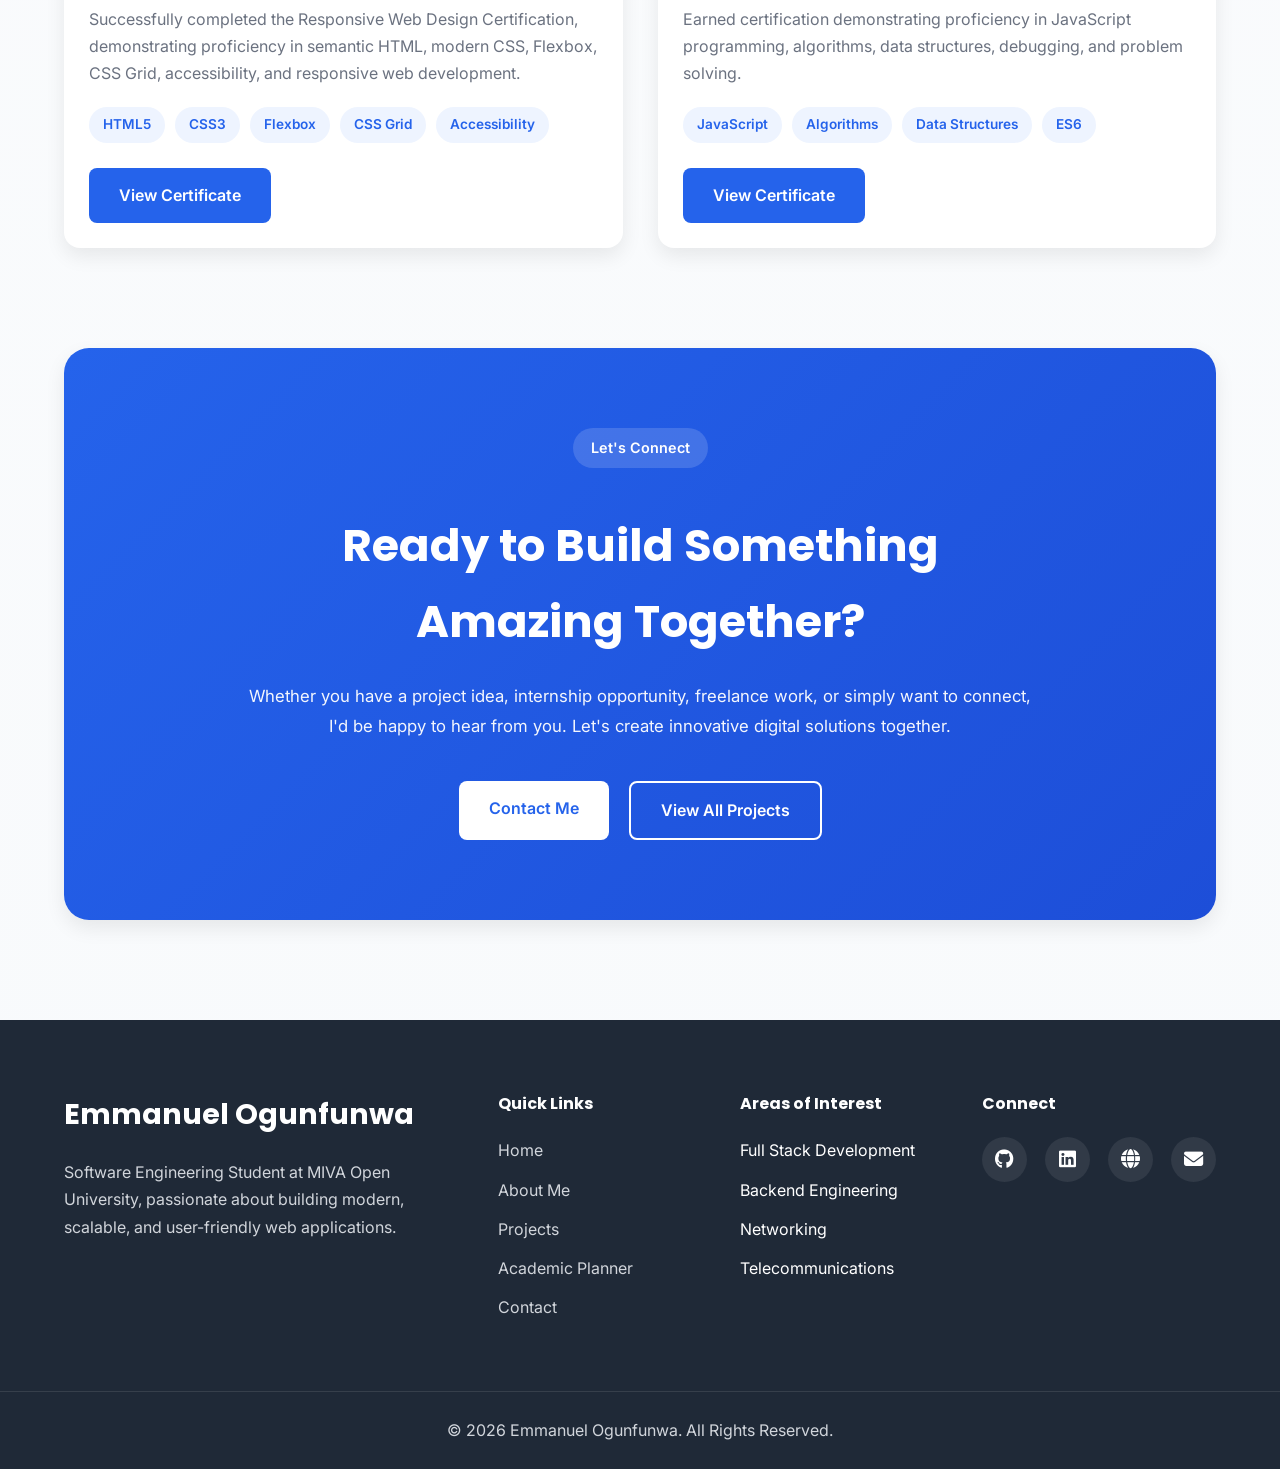
==== commit 225a8cf1: "completed home page and about page" ====
--- a/about.html
+++ b/about.html
@@ -67,10 +67,10 @@
         <section class="page-hero">
 
             <div class="page-hero-content">
-
+<!-- 
                 <span class="section-tag">
                     About Me
-                </span>
+                </span> -->
 
                 <h1>
                     Passionate Software Engineering Student & Full Stack Developer
@@ -730,6 +730,7 @@
             </div>
 
         </section>
+        
 
         <!-- CALL TO ACTION -->
 
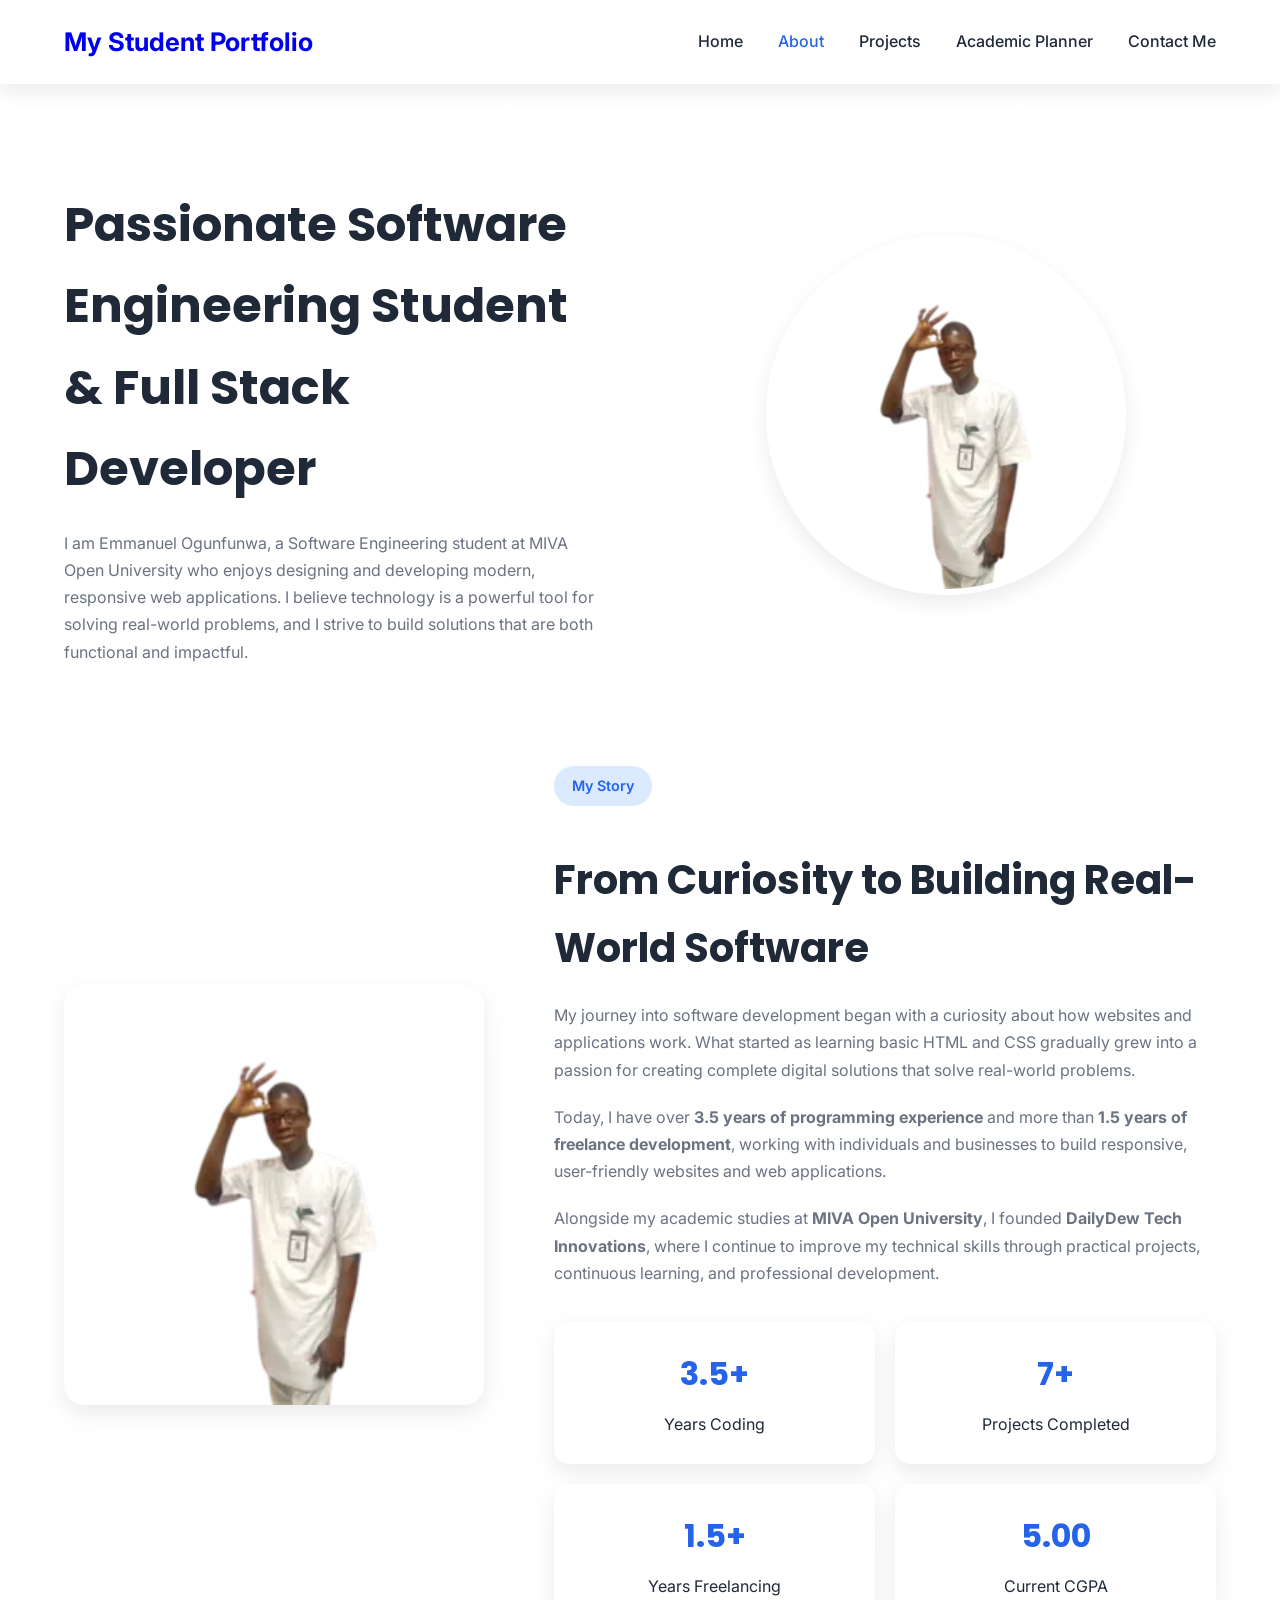
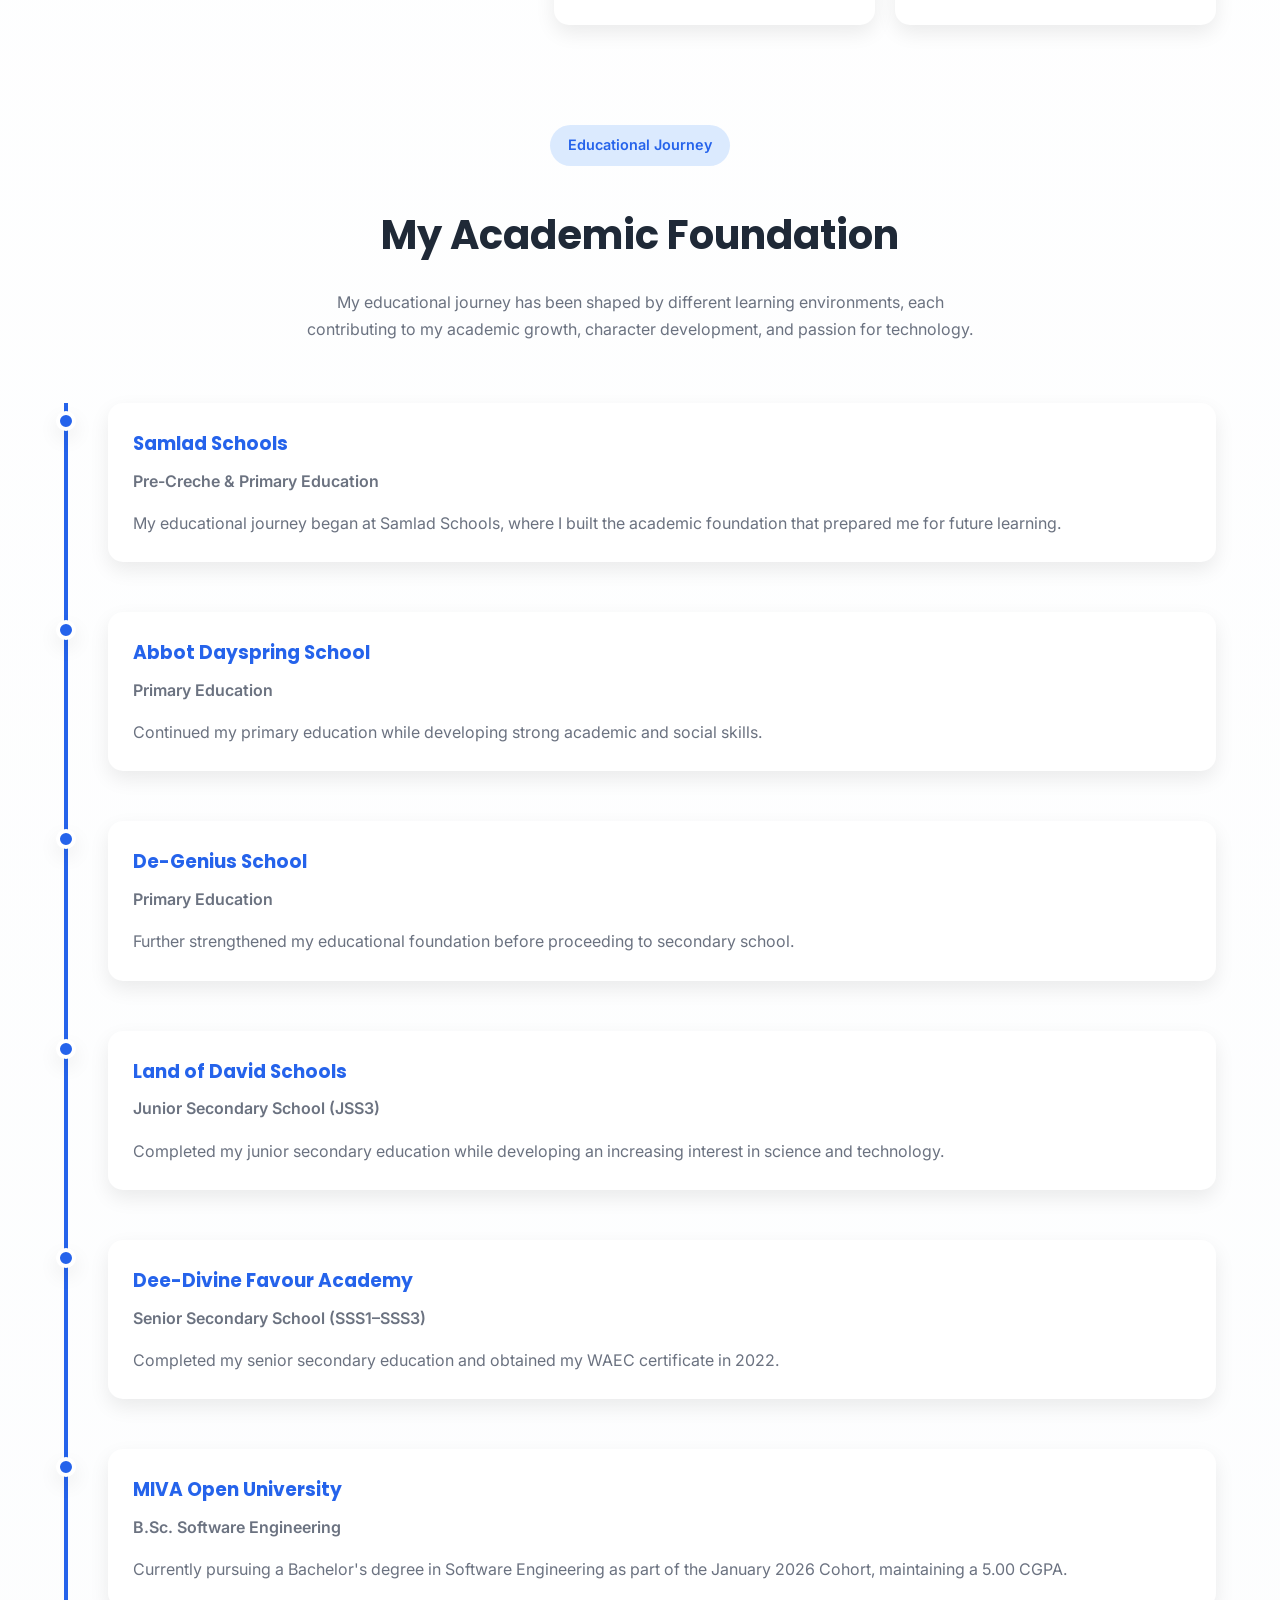
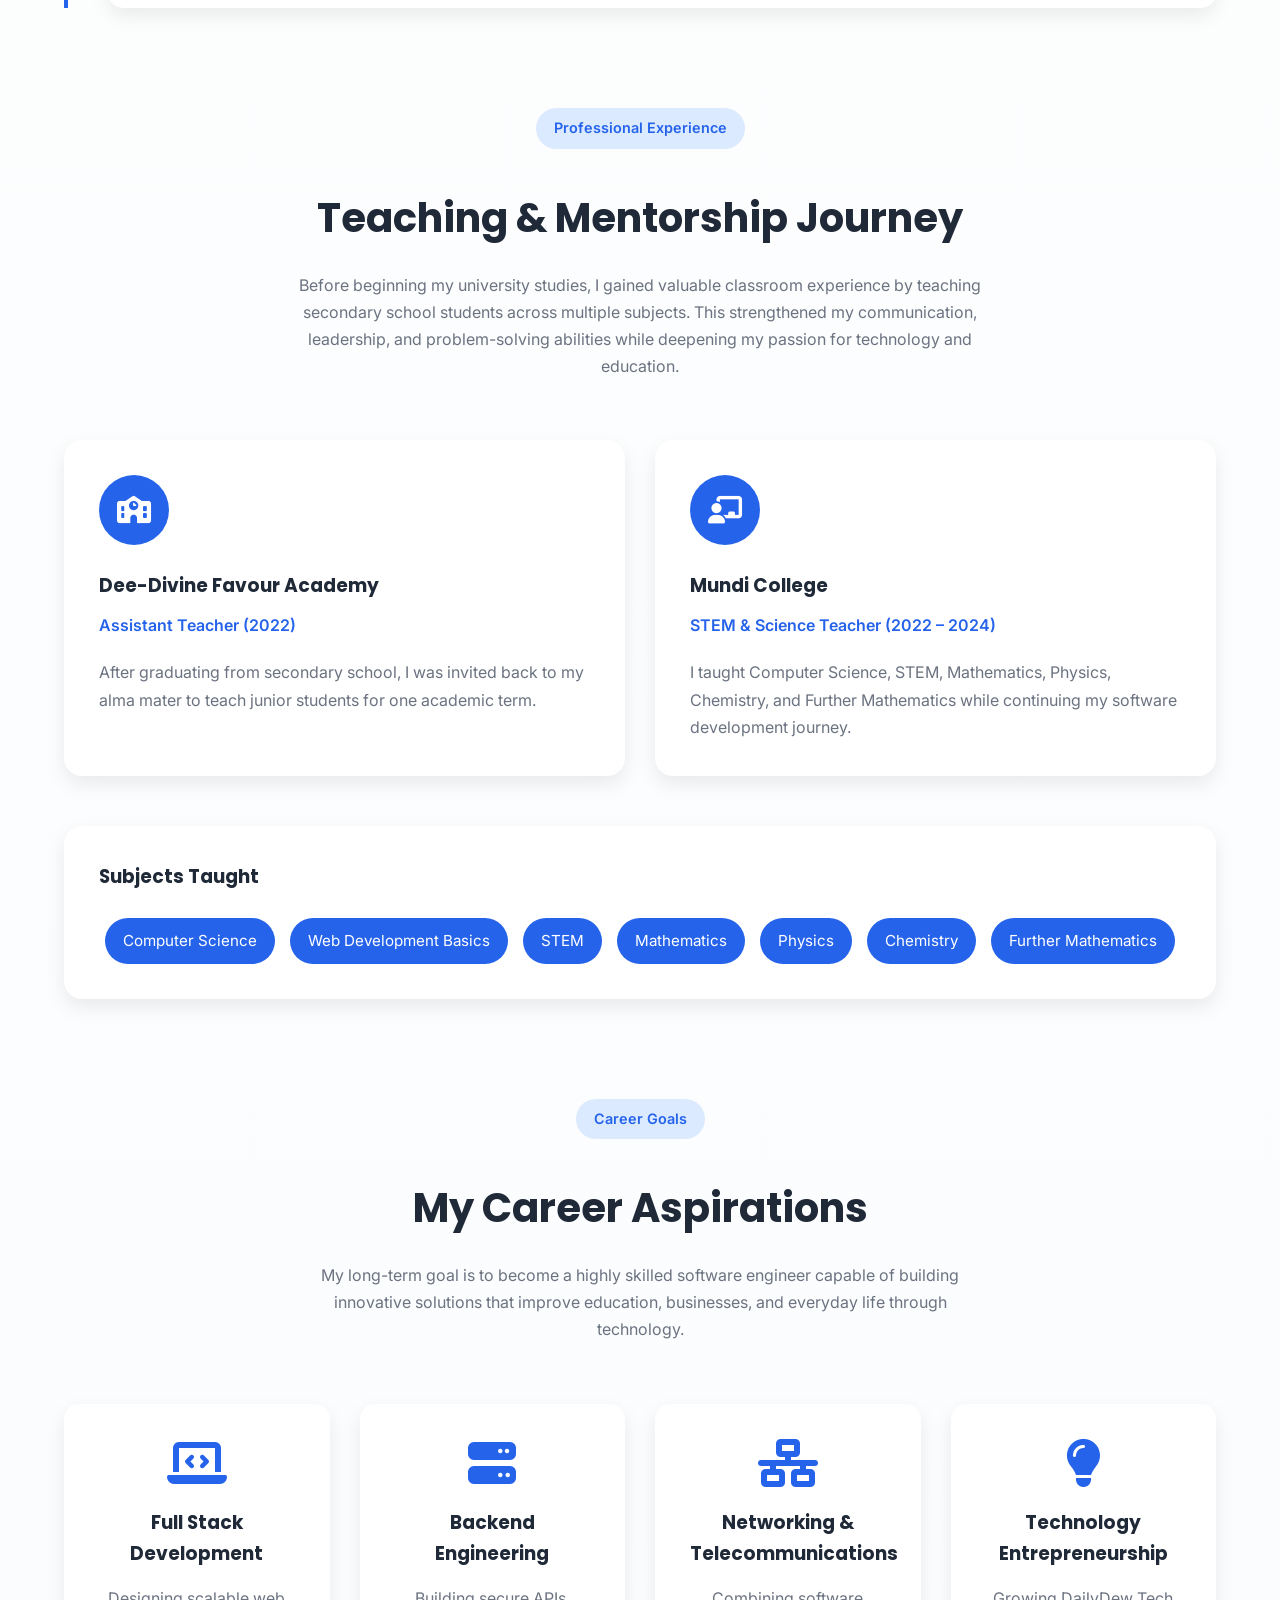
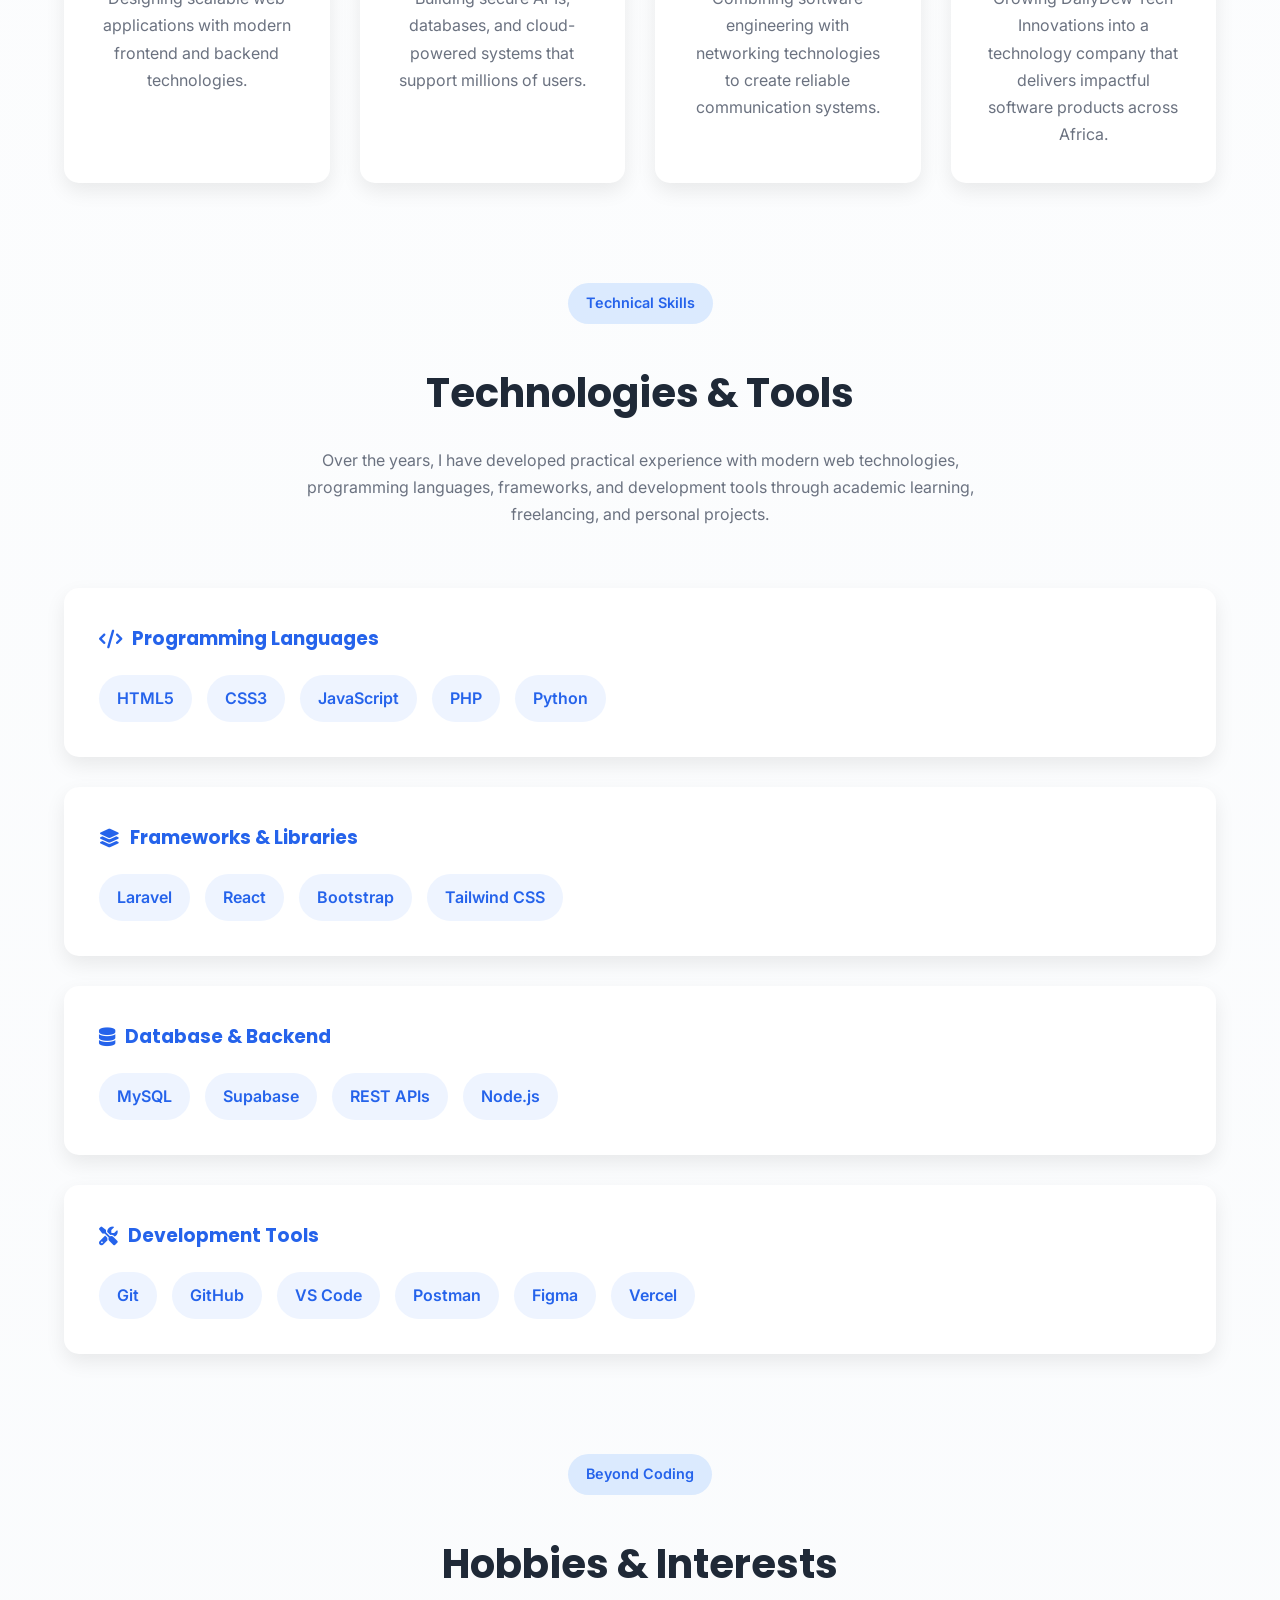
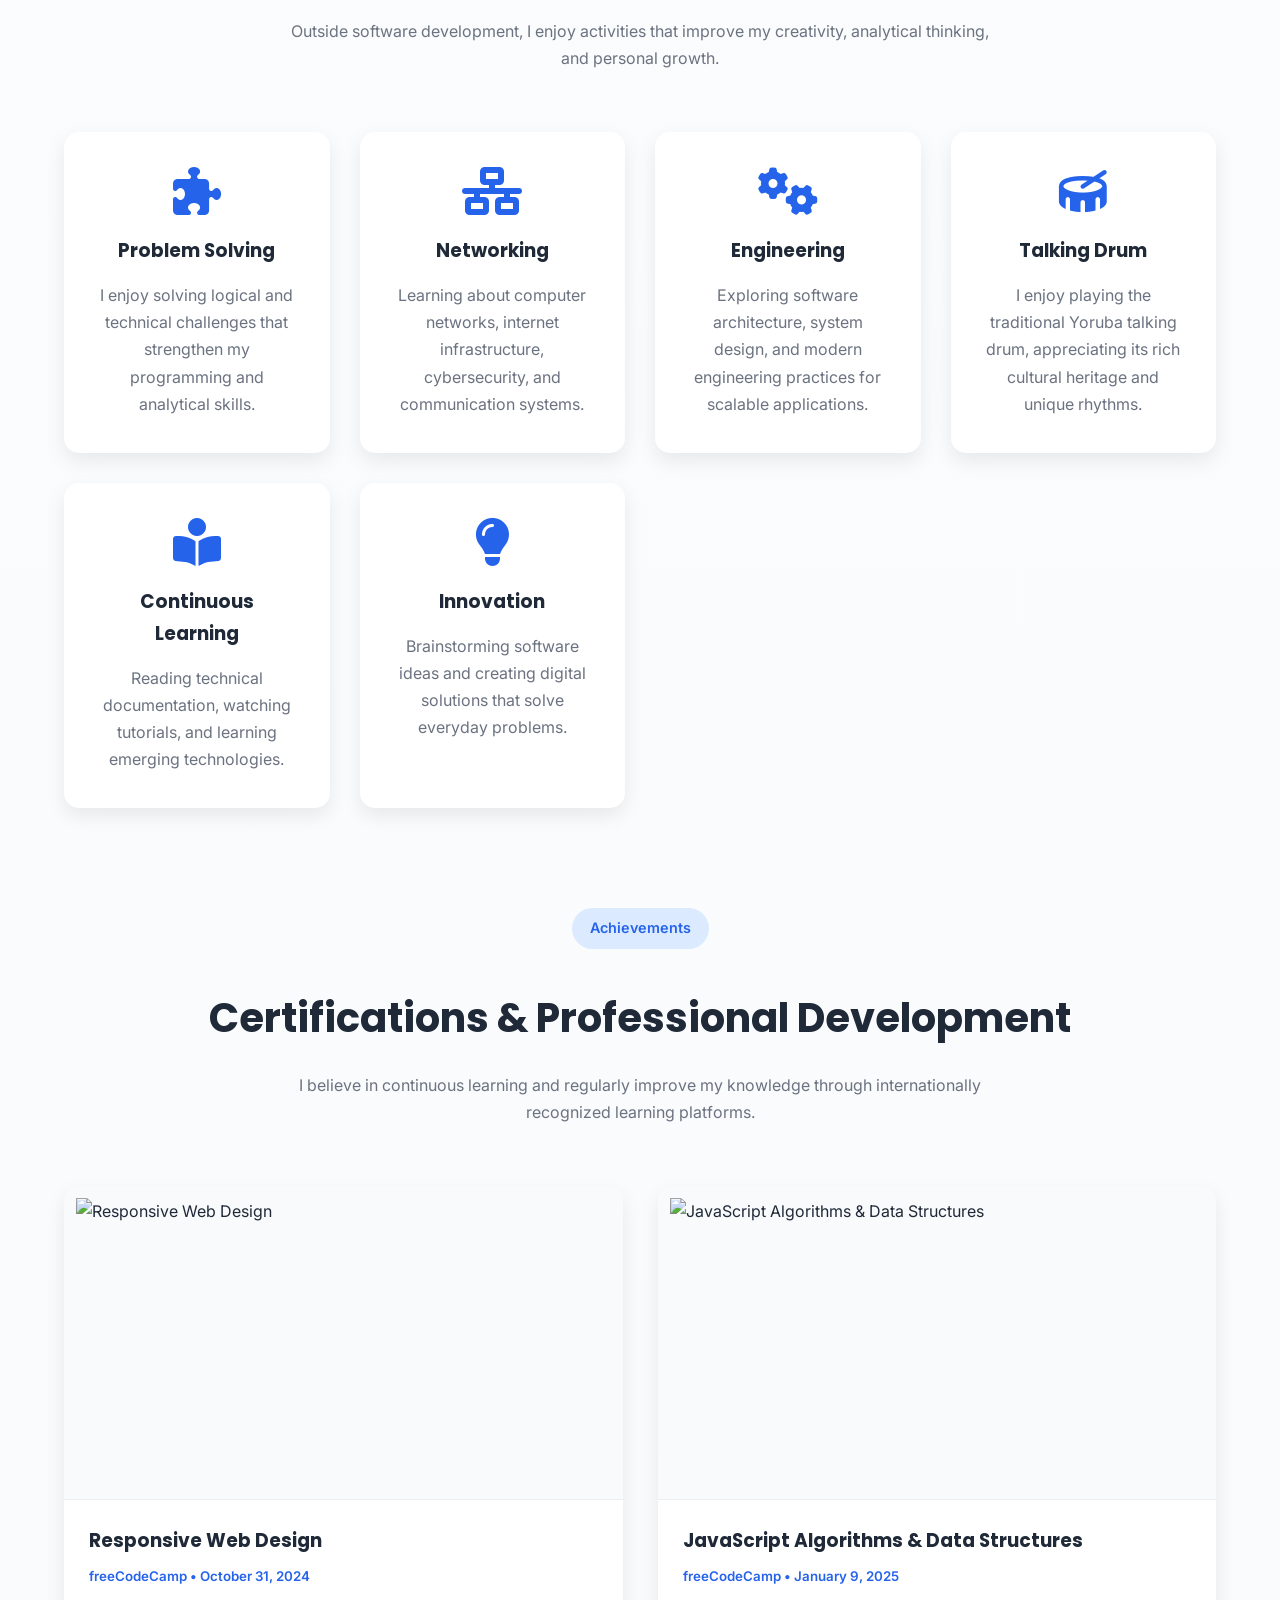
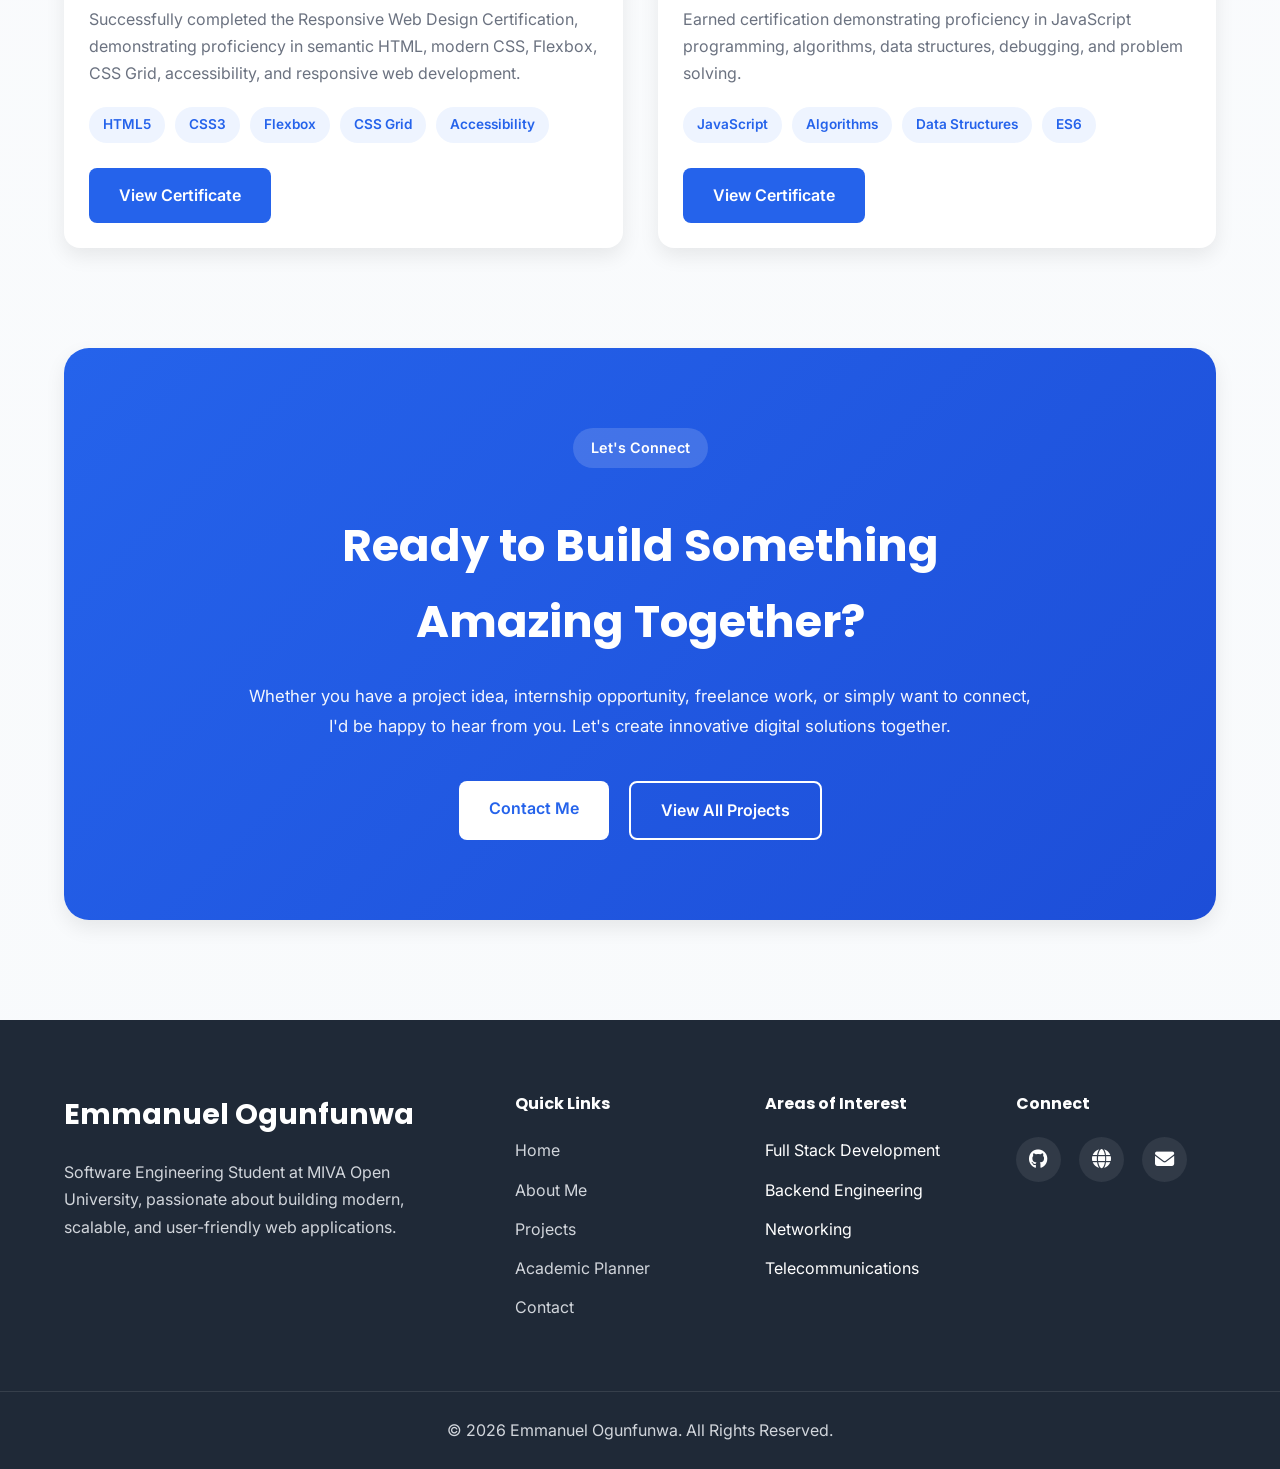
==== commit 26271305: "patch: added onscroll animation effect to all pages" ====
--- a/about.html
+++ b/about.html
@@ -66,7 +66,7 @@
         <!-- ABOUT HERO -->
         <section class="page-hero">
 
-            <div class="page-hero-content">
+            <div class="page-hero-content" data-animation="fade-right">
 <!-- 
                 <span class="section-tag">
                     About Me
@@ -86,7 +86,7 @@
 
             </div>
 
-            <div class="page-hero-image">
+            <div class="page-hero-image" data-animation="fade-left">
 
                 <img src="./assets/img/profile.webp"
                     alt="Emmanuel Ogunfunwa">
@@ -99,14 +99,14 @@
 
         <section class="my-story">
 
-            <div class="story-image">
+            <div class="story-image" data-animation="fade-left">
 
                 <img src="./assets/img/profile.webp"
                     alt="Emmanuel Ogunfunwa">
 
             </div>
 
-            <div class="story-content">
+            <div class="story-content" data-animation="fade-right">
 
                 <span class="section-tag">
                     My Story
@@ -167,7 +167,7 @@
 
         <!-- EDUCATIONAL JOURNEY -->
 
-        <section class="education">
+        <section class="education" data-animation="fade-up">
 
             <div class="section-heading">
 
@@ -187,7 +187,7 @@
 
             </div>
 
-            <div class="timeline">
+            <div class="timeline" data-animation="fade-up">
 
                 <div class="timeline-item">
 
@@ -309,7 +309,7 @@
 
         <!-- TEACHING EXPERIENCE -->
 
-        <section class="teaching">
+        <section class="teaching" data-animation="fade-up">
 
             <div class="section-heading">
 
@@ -333,7 +333,7 @@
 
             </div>
 
-            <div class="teaching-grid">
+            <div class="teaching-grid stagger-children" data-animation="fade-up">
 
                 <div class="teaching-card">
 
@@ -388,7 +388,7 @@
 
             </div>
 
-            <div class="subjects-card">
+            <div class="subjects-card" data-animation="fade-up">
 
                 <h3>
                     Subjects Taught
@@ -418,7 +418,7 @@
 
         <!-- CAREER ASPIRATIONS -->
 
-        <section class="career">
+        <section class="career" data-animation="fade-up">
 
             <div class="section-heading">
 
@@ -438,7 +438,7 @@
 
             </div>
 
-            <div class="career-grid">
+            <div class="career-grid stagger-children" data-animation="fade-up">
 
                 <div class="career-card">
 
@@ -498,7 +498,7 @@
 
         <!-- TECHNICAL SKILLS -->
 
-        <section class="technical-skills">
+        <section class="technical-skills" data-animation="fade-up">
 
             <div class="section-heading">
 
@@ -518,7 +518,7 @@
 
             </div>
 
-            <div class="skills-category">
+            <div class="skills-category stagger-children" data-animation="fade-up">
 
                 <div class="skill-group">
 
@@ -601,7 +601,7 @@
 
         <!-- HOBBIES & INTERESTS -->
 
-        <section class="hobbies">
+        <section class="hobbies" data-animation="fade-up">
 
             <div class="section-heading">
 
@@ -620,7 +620,7 @@
 
             </div>
 
-            <div class="hobbies-grid">
+            <div class="hobbies-grid stagger-children" data-animation="fade-up">
 
                 <div class="hobby-card">
 
@@ -706,7 +706,7 @@
 
         <!-- CERTIFICATIONS -->
 
-        <section class="certifications">
+        <section class="certifications" data-animation="fade-up">
 
             <div class="section-heading">
 
@@ -843,15 +843,13 @@
                             <i class="fa-brands fa-github"></i>
                         </a>
 
-                        <a href="https://linkedin.com/" target="_blank">
-                            <i class="fa-brands fa-linkedin"></i>
-                        </a>
+
 
                         <a href="https://dailydewtech.com.ng" target="_blank">
                             <i class="fa-solid fa-globe"></i>
                         </a>
 
-                        <a href="mailto:your@email.com">
+                        <a href="mailto:e.ogunfunwa1129@miva.edu.ng">
                             <i class="fa-solid fa-envelope"></i>
                         </a>
 
--- a/assets/styles.css
+++ b/assets/styles.css
@@ -391,6 +391,8 @@
 
         text-align:center;
 
+        gap:40px;
+
     }
 
     .page-hero-content p{
@@ -471,6 +473,18 @@
 
 }
 
+.section-tag:hover{
+
+    background:var(--primary);
+
+    color:var(--white);
+
+    cursor:pointer;
+
+    transition:all .3s ease-in-out;
+
+}
+
 .about-content h2{
 
     font-size:2.3rem;
@@ -627,6 +641,124 @@
 
 }
 
+.project-header{
+
+    display:flex;
+
+    justify-content:space-between;
+
+    align-items:flex-start;
+
+    gap:15px;
+
+    margin-bottom:15px;
+
+}
+
+.project-status{
+
+    background:#e8f7ec;
+
+    color:#16a34a;
+
+    padding:6px 12px;
+
+    border-radius:50px;
+
+    font-size:.8rem;
+
+    font-weight:600;
+
+    white-space:nowrap;
+
+}
+
+.project-status.completed{
+
+    background:#e8f7ec;
+
+    color:#16a34a;
+
+}
+
+.project-status.in-development{
+
+    background:#fff8e5;
+
+    color:#d97706;
+
+}
+
+.project-status.planned{
+
+    background:#eef4ff;
+
+    color:var(--primary);
+
+}
+
+.project-meta{
+
+    display:flex;
+
+    gap:20px;
+
+    flex-wrap:wrap;
+
+    margin-bottom:18px;
+
+    color:var(--gray);
+
+    font-size:.9rem;
+
+}
+
+.project-meta span{
+
+    display:flex;
+
+    align-items:center;
+
+    gap:8px;
+
+}
+
+.project-info{
+
+    margin:25px 0;
+
+    display:flex;
+
+    flex-direction:column;
+
+    gap:12px;
+
+    color:var(--gray);
+
+    font-size:.95rem;
+
+}
+
+.project-info span{
+
+    display:flex;
+
+    align-items:center;
+
+    gap:10px;
+
+}
+
+.project-buttons{
+
+    display:flex;
+
+    gap:15px;
+
+    margin-top:30px;
+
+}
+
 .project-card{
 
     background:var(--white);
@@ -715,6 +847,23 @@
 
 }
 
+.project-tech span{
+
+    background:#eef4ff;
+
+    color:var(--primary);
+
+    padding:6px 14px;
+
+    border-radius:50px;
+
+    font-size:.85rem;
+
+    font-weight:600;
+
+}
+
+
 .tech-tag{
 
     display:inline-block;
@@ -732,6 +881,18 @@
     font-size:.8rem;
 
     font-weight:600;
+
+}
+
+.tech-tag:hover{
+
+    background:var(--primary);
+
+    color:var(--white);
+
+    cursor:pointer;
+
+    transition:all .3s ease-in-out;
 
 }
 
@@ -889,6 +1050,46 @@
 
     }
 
+    .acad-planner{
+
+        flex-direction:column-reverse;
+
+        text-align:center;
+
+        gap:40px;
+
+    }
+
+    .planner-content p{
+
+        max-width:100%;
+
+    }
+
+    .planner-buttons{
+
+        justify-content:center;
+
+    }
+
+    .planner-image img{
+
+        width:280px;
+
+    }
+
+    .status-grid{
+
+        grid-template-columns:1fr;
+
+    }
+
+    .status-card{
+
+        padding:30px 20px;
+
+    }
+
 }
 
 @media (max-width:500px){
@@ -1239,7 +1440,7 @@
 
 .page-hero-content h1{
 
-    font-size:3rem;
+    font-size:clamp(2rem,5vw,3rem);
 
     margin:20px 0;
 
@@ -1277,7 +1478,7 @@
 
     box-shadow:var(--shadow);
 
-    transition: 4s;
+    transition:.4s ease;
 
 }
 
@@ -2007,3 +2208,2982 @@
 
 }
 
+/*===================================
+PROJECT PORTFOLIO
+===================================*/
+
+.portfolio{
+
+    width:min(90%,1200px);
+
+    margin:100px auto;
+
+}
+
+/*===================================
+DEVELOPMENT PROCESS
+===================================*/
+
+.development-process{
+
+    width:min(90%,1200px);
+
+    margin:100px auto;
+
+}
+
+.process-grid{
+
+    display:grid;
+
+    grid-template-columns:repeat(auto-fit,minmax(250px,1fr));
+
+    gap:30px;
+
+    margin-top:50px;
+
+}
+
+.process-card{
+
+    background:var(--white);
+
+    padding:35px 30px;
+
+    border-radius:18px;
+
+    text-align:center;
+
+    box-shadow:var(--shadow);
+
+    transition:.35s;
+
+}
+
+.process-card:hover{
+
+    transform:translateY(-8px);
+
+}
+
+.process-card i{
+
+    font-size:2.5rem;
+
+    color:var(--primary);
+
+    margin-bottom:20px;
+
+}
+
+.process-card h3{
+
+    margin-bottom:15px;
+
+}
+
+.process-card p{
+
+    color:var(--gray);
+
+    line-height:1.8;
+
+}
+
+/*===================================
+TECH STACK
+===================================*/
+
+.tech-stack{
+
+    width:min(90%,1200px);
+
+    margin:100px auto;
+
+}
+
+
+
+
+.tech-grid{
+
+    display:flex;
+
+    flex-wrap:wrap;
+
+    justify-content:center;
+
+    gap:18px;
+
+    margin-top:50px;
+
+    width:100%;
+
+}
+
+.tech-grid span{
+
+    background:var(--white);
+
+    color:var(--primary);
+
+    padding:14px 24px;
+
+    border-radius:50px;
+
+    font-weight:600;
+
+    box-shadow:var(--shadow);
+
+    transition:.35s;
+
+    animation: float 4s ease-in-out infinite;
+
+}
+
+@keyframes float{
+
+    0%{
+        transform:translateY(0px);
+    }
+
+    50%{
+        transform:translateY(-8px);
+    }
+
+    100%{
+        transform:translateY(0px);
+    }
+
+}
+
+.tech-grid span:nth-child(2){
+    animation-delay:.3s;
+}
+
+.tech-grid span:nth-child(3){
+    animation-delay:.6s;
+}
+
+.tech-grid span:nth-child(4){
+    animation-delay:.9s;
+}
+
+.tech-grid span:nth-child(5){
+    animation-delay:1.2s;
+}
+
+.tech-grid span:nth-child(6){
+    animation-delay:1.5s;
+}
+
+.tech-grid span:nth-child(7){
+    animation-delay:1.8s;
+}
+
+.tech-grid span:nth-child(8){
+    animation-delay:2.1s;
+}
+
+.tech-grid span:nth-child(9){
+    animation-delay:2.4s;
+}
+
+.tech-grid span:nth-child(10){
+    animation-delay:2.7s;
+}
+
+.tech-grid span:nth-child(11){
+    animation-delay:3s;
+}
+
+.tech-grid span:nth-child(12){
+    animation-delay:3.3s;
+}
+
+.tech-grid span:hover{
+
+    background:var(--primary);
+
+    color:var(--white);
+
+    transform:translateY(-10px) scale(1.08);
+
+    cursor:pointer;
+
+}
+
+
+/*===================================
+ACADEMIC PLANNER HERO
+===================================*/
+
+.acad-planner{
+
+    width:min(90%,1200px);
+
+    margin:90px auto;
+
+    display:flex;
+
+    align-items:center;
+
+    justify-content:space-between;
+
+    gap:70px;
+
+}
+
+.planner-content{
+
+    flex:1;
+
+}
+
+.planner-content h1{
+
+    font-size:3rem;
+
+    line-height:1.2;
+
+    margin:20px 0;
+
+    color:var(--dark);
+
+}
+
+.planner-content p{
+
+    max-width:650px;
+
+    color:var(--gray);
+
+    font-size:1.05rem;
+
+    line-height:1.8;
+
+    margin-bottom:35px;
+
+}
+
+.planner-buttons{
+
+    display:flex;
+
+    gap:20px;
+
+    flex-wrap:wrap;
+
+}
+
+.planner-image{
+
+    flex:1;
+
+    display:flex;
+
+    justify-content:center;
+
+    align-items:center;
+
+}
+
+.planner-image img{
+
+    width:420px;
+
+    max-width:100%;
+
+    border-radius:20px;
+
+    box-shadow:var(--shadow);
+
+    transition:.5s;
+
+}
+
+.planner-image img:hover{
+
+    transform:translateY(-10px) scale(1.02);
+
+}
+
+/*===================================
+ACADEMIC STATUS
+===================================*/
+
+.academic-status{
+
+    width:min(90%,1200px);
+
+    margin:100px auto;
+
+}
+
+.status-grid{
+
+    display:grid;
+
+    grid-template-columns:repeat(auto-fit,minmax(250px,1fr));
+
+    gap:30px;
+
+    margin-top:60px;
+
+}
+
+.status-card{
+
+    background:var(--white);
+
+    border-radius:18px;
+
+    padding:35px 30px;
+
+    text-align:center;
+
+    box-shadow:var(--shadow);
+
+    transition:.35s ease;
+
+    border-top:5px solid transparent;
+
+}
+
+.status-card:hover{
+
+    transform:translateY(-10px);
+
+    border-top-color:var(--primary);
+
+    cursor:pointer;
+
+}
+
+.status-card i{
+
+    font-size:2.4rem;
+
+    color:var(--primary);
+
+    margin-bottom:20px;
+
+}
+
+.status-card h3{
+
+    margin-bottom:12px;
+
+    font-size:1.2rem;
+
+}
+
+.status-card p{
+
+    color:var(--gray);
+
+    font-weight:500;
+
+    line-height:1.7;
+
+}
+
+/*===================================
+SEMESTER COURSES
+===================================*/
+
+.semester-courses{
+
+    width:min(90%,1200px);
+
+    margin:100px auto;
+
+}
+
+.course-grid{
+
+    display:grid;
+
+    grid-template-columns:repeat(auto-fit,minmax(250px,1fr));
+
+    gap:30px;
+
+    margin-top:60px;
+
+}
+
+.course-card{
+
+    background:var(--white);
+
+    padding:35px;
+
+    border-radius:18px;
+
+    text-align:center;
+
+    box-shadow:var(--shadow);
+
+    transition:.35s;
+
+}
+
+.course-card:hover{
+
+    transform:translateY(-10px);
+
+}
+
+.course-card i{
+
+    width:70px;
+
+    height:70px;
+
+    display:flex;
+
+    align-items:center;
+
+    justify-content:center;
+
+    margin:0 auto 20px;
+
+    border-radius:50%;
+
+    background:#eef4ff;
+
+    color:var(--primary);
+
+    font-size:2rem;
+
+}
+
+.course-card h3{
+
+    color:var(--primary);
+
+    margin-bottom:10px;
+
+}
+
+.course-card h4{
+
+    margin-bottom:15px;
+
+    font-size:1.1rem;
+
+    line-height:1.5;
+
+}
+
+.course-card span{
+
+    display:inline-block;
+
+    padding:8px 18px;
+
+    background:#eef4ff;
+
+    color:var(--primary);
+
+    border-radius:30px;
+
+    font-weight:600;
+
+}
+
+.course-header{
+
+    display:flex;
+
+    justify-content:center;
+
+    align-items:center;
+
+    gap:15px;
+
+    margin-bottom:25px;
+
+}
+
+.course-header i{
+
+    font-size:2rem;
+
+    color:var(--primary);
+
+}
+
+.course-code{
+
+    margin:0;
+
+}
+
+.course-code{
+
+    display:inline-block;
+
+    margin:18px 0;
+
+    padding:8px 18px;
+
+    background:var(--primary);
+
+    color:#fff;
+
+    border-radius:30px;
+
+    font-size:.9rem;
+
+    font-weight:600;
+
+}
+
+.course-card p{
+
+    color:var(--gray);
+
+    font-weight:600;
+
+}
+
+
+/*===================================
+SEMESTER SUMMARY
+===================================*/
+
+.semester-summary{
+
+    width:min(90%,1200px);
+
+    margin:100px auto;
+
+}
+
+.summary-grid{
+
+    display:grid;
+
+    grid-template-columns:repeat(auto-fit,minmax(240px,1fr));
+
+    gap:30px;
+
+    margin-top:60px;
+
+}
+
+.summary-card{
+
+    background:linear-gradient(135deg,var(--primary),#4f7df3);
+
+    color:var(--white);
+
+    text-align:center;
+
+    padding:40px 25px;
+
+    border-radius:18px;
+
+    box-shadow:var(--shadow);
+
+    transition:.35s ease;
+
+}
+
+.summary-card:hover{
+
+    transform:translateY(-10px);
+
+}
+
+.summary-card i{
+
+    font-size:2.6rem;
+
+    margin-bottom:20px;
+
+}
+
+.summary-card h3{
+
+    font-size:2.4rem;
+
+    margin-bottom:12px;
+
+}
+
+.summary-card p{
+
+    opacity:.95;
+
+    font-weight:500;
+
+}
+
+/*===================================
+ACADEMIC CALENDAR
+===================================*/
+
+.academic-calendar{
+
+    width:min(90%,1200px);
+
+    margin:100px auto;
+
+}
+
+.calendar-container{
+
+    background:var(--white);
+
+    border-radius:20px;
+
+    padding:35px;
+
+    box-shadow:var(--shadow);
+
+    margin-top:50px;
+
+}
+
+.calendar-header{
+
+    display:flex;
+
+    justify-content:space-between;
+
+    align-items:center;
+
+    margin-bottom:30px;
+
+}
+
+.calendar-header h3{
+
+    font-size:1.7rem;
+
+    color:var(--primary);
+
+}
+
+.calendar-btn{
+
+    width:45px;
+
+    height:45px;
+
+    border:none;
+
+    border-radius:50%;
+
+    background:#eef4ff;
+
+    color:var(--primary);
+
+    cursor:pointer;
+
+    transition:.3s;
+
+}
+
+.calendar-btn:hover{
+
+    background:var(--primary);
+
+    color:#fff;
+
+}
+
+.calendar-grid{
+
+    display:grid;
+
+    grid-template-columns:repeat(7,1fr);
+
+    gap:10px;
+
+}
+
+.day-name{
+
+    text-align:center;
+
+    font-weight:700;
+
+    color:var(--primary);
+
+    padding:15px 0;
+
+}
+
+.day{
+
+    min-height:90px;
+
+    border-radius:16px;
+
+    background:#f8f9fc;
+
+    padding:10px;
+
+    display:flex;
+
+    justify-content:flex-start;
+
+    align-items:flex-start;
+
+    font-weight:600;
+
+    position:relative;
+
+    transition:.3s;
+
+}
+
+.day:hover{
+
+    transform:translateY(-5px);
+
+    box-shadow:var(--shadow);
+
+}
+
+.day.empty{
+
+    background:transparent;
+
+    pointer-events:none;
+
+}
+
+.day.today{
+
+    border:2px solid var(--primary);
+
+}
+
+.event-dot{
+
+    width:10px;
+
+    height:10px;
+
+    border-radius:50%;
+
+    position:absolute;
+
+    bottom:10px;
+
+    right:10px;
+
+}
+
+.assignment-dot{
+
+    background:#2563eb;
+
+}
+
+.quiz-dot{
+
+    background:#f59e0b;
+
+}
+
+.project-dot{
+
+    background:#16a34a;
+
+}
+
+.exam-dot{
+
+    background:#dc2626;
+
+}
+
+.calendar-legend{
+
+    display:flex;
+
+    justify-content:center;
+
+    gap:30px;
+
+    flex-wrap:wrap;
+
+    margin-top:35px;
+
+}
+
+.calendar-legend div{
+
+    display:flex;
+
+    align-items:center;
+
+    gap:10px;
+
+}
+
+.legend{
+
+    width:18px;
+
+    height:18px;
+
+    border-radius:50%;
+
+}
+
+.legend.assignment{
+
+    background:#2563eb;
+
+}
+
+.legend.quiz{
+
+    background:#f59e0b;
+
+}
+
+.legend.project{
+
+    background:#16a34a;
+
+}
+
+.legend.exam{
+
+    background:#dc2626;
+
+}
+
+@media(max-width:768px){
+
+    .calendar-grid{
+
+        gap:5px;
+
+    }
+
+    .day{
+
+        min-height:60px;
+
+        font-size:.9rem;
+
+    }
+
+}
+
+/*===================================
+UPCOMING ACADEMIC ACTIVITIES
+===================================*/
+
+.academic-activities{
+
+    width:min(90%,1200px);
+
+    margin:100px auto;
+
+}
+
+.activities-list{
+
+    display:flex;
+
+    flex-direction:column;
+
+    gap:25px;
+
+    margin-top:60px;
+
+}
+
+.activity-card{
+
+    background:var(--white);
+
+    padding:25px 30px;
+
+    border-radius:18px;
+
+    box-shadow:var(--shadow);
+
+    display:flex;
+
+    justify-content:space-between;
+
+    align-items:center;
+
+    transition:.35s;
+
+    border-left:6px solid var(--primary);
+
+}
+
+.activity-card:hover{
+
+    transform:translateX(8px);
+
+}
+
+.activity-info h3{
+
+    color:var(--primary);
+
+    margin-bottom:8px;
+
+}
+
+.activity-info p{
+
+    color:var(--gray);
+
+    margin-bottom:8px;
+
+}
+
+.activity-date{
+
+    display:inline-block;
+
+    background:#eef4ff;
+
+    color:var(--primary);
+
+    padding:8px 18px;
+
+    border-radius:30px;
+
+    font-size:.9rem;
+
+    font-weight:600;
+
+}
+
+.activity-type{
+
+    width:70px;
+
+    height:70px;
+
+    border-radius:50%;
+
+    display:flex;
+
+    justify-content:center;
+
+    align-items:center;
+
+    font-size:1.5rem;
+
+    color:#fff;
+
+}
+
+.assignment-bg{
+
+    background:#2563eb;
+
+}
+
+.quiz-bg{
+
+    background:#f59e0b;
+
+}
+
+.project-bg{
+
+    background:#16a34a;
+
+}
+
+.exam-bg{
+
+    background:#dc2626;
+
+}
+
+@media(max-width:768px){
+
+    .activity-card{
+
+        flex-direction:column-reverse;
+
+        text-align:center;
+
+        gap:20px;
+
+    }
+
+}
+
+/*===================================
+ACADEMIC PROGRESS
+===================================*/
+
+.academic-progress{
+
+    width:min(90%,1200px);
+
+    margin:100px auto;
+
+}
+
+.progress-container{
+
+    background:var(--white);
+
+    padding:45px;
+
+    border-radius:20px;
+
+    box-shadow:var(--shadow);
+
+    margin-top:50px;
+
+}
+
+.progress-item{
+
+    margin-bottom:35px;
+
+}
+
+.progress-item:last-child{
+
+    margin-bottom:0;
+
+}
+
+.progress-title{
+
+    display:flex;
+
+    justify-content:space-between;
+
+    align-items:center;
+
+    margin-bottom:12px;
+
+    font-weight:600;
+
+}
+
+.progress-title span:first-child{
+
+    color:#333;
+
+}
+
+.progress-title span:last-child{
+
+    color:var(--primary);
+
+}
+
+.progress-bar{
+
+    width:100%;
+
+    height:14px;
+
+    background:#edf2f7;
+
+    border-radius:30px;
+
+    overflow:hidden;
+
+}
+
+.progress-fill{
+
+    width:0;
+
+    height:100%;
+
+    border-radius:30px;
+
+    background:linear-gradient(
+        90deg,
+        var(--primary),
+        #4f8cff
+    );
+
+    transition:width 2s ease;
+
+}
+
+/*===================================
+ACADEMIC GOALS
+===================================*/
+
+.academic-goals{
+
+    width:min(90%,1200px);
+
+    margin:100px auto;
+
+}
+
+.goals-grid{
+
+    display:grid;
+
+    grid-template-columns:repeat(auto-fit,minmax(320px,1fr));
+
+    gap:30px;
+
+    margin-top:60px;
+
+}
+
+.goals-grid .goal-card{
+
+    cursor: pointer;
+
+}
+
+.goal-card{
+
+    background:var(--white);
+
+    padding:40px 35px;
+
+    border-radius:20px;
+
+    box-shadow:var(--shadow);
+
+    transition:.35s ease;
+
+    border-top:5px solid transparent;
+
+}
+
+.goal-card:hover{
+
+    transform:translateY(-12px);
+
+    border-color:var(--primary);
+
+}
+
+.goal-card i{
+
+    width:70px;
+
+    height:70px;
+
+    display:flex;
+
+    justify-content:center;
+
+    align-items:center;
+
+    border-radius:50%;
+
+    background:#eef4ff;
+
+    color:var(--primary);
+
+    font-size:1.8rem;
+
+    margin-bottom:25px;
+
+    transition:.35s;
+
+}
+
+.goal-card:hover i{
+
+    background:var(--primary);
+
+    color:var(--white);
+
+    transform:rotate(360deg);
+
+}
+
+.goal-card h3{
+
+    margin-bottom:18px;
+
+    color:#222;
+
+}
+
+.goal-card span{
+
+    display:inline-block;
+
+    background:#eef4ff;
+
+    color:var(--primary);
+
+    padding:8px 18px;
+
+    border-radius:30px;
+
+    font-size:.9rem;
+
+    font-weight:600;
+
+    margin-bottom:20px;
+
+}
+
+.goal-card p{
+
+    color:var(--gray);
+
+    line-height:1.8;
+
+}
+
+/*===================================
+ACADEMIC PRAYER
+===================================*/
+
+.prayer-card{
+
+    max-width:850px;
+
+    margin:70px auto 0;
+
+    background:linear-gradient(135deg,#ffffff,#f7f9fc);
+
+    padding:45px;
+
+    border-radius:22px;
+
+    text-align:center;
+
+    box-shadow:var(--shadow);
+
+    border:1px solid #eef2ff;
+
+    position:relative;
+
+    overflow:hidden;
+
+}
+
+.prayer-card::before{
+
+    content:"";
+
+    position:absolute;
+
+    top:0;
+
+    left:0;
+
+    width:100%;
+
+    height:6px;
+
+    background:linear-gradient(90deg,var(--primary),#7c3aed);
+
+}
+
+.prayer-card i{
+
+    font-size:3rem;
+
+    color:var(--primary);
+
+    margin-bottom:20px;
+
+    animation:prayFloat 3s ease-in-out infinite;
+
+}
+
+.prayer-card h3{
+
+    font-size:1.8rem;
+
+    margin-bottom:20px;
+
+    color:var(--dark);
+
+}
+
+.prayer-card p{
+
+    color:var(--gray);
+
+    font-size:1.05rem;
+
+    line-height:1.9;
+
+    max-width:700px;
+
+    margin:auto;
+
+}
+
+.prayer-card i {
+
+    animation:prayFloat 3s ease-in-out infinite;
+
+    
+
+}
+
+@keyframes prayFloat{
+
+    0%{
+
+        transform:translateY(0);
+
+    }
+
+    50%{
+
+        transform:translateY(-10px);
+
+    }
+
+    100%{
+
+        transform:translateY(0);
+
+    }
+
+}
+
+/*===================================
+CONTACT PAGE
+==================================*/
+
+.contact-section{
+
+    width:min(90%,1200px);
+
+    margin:100px auto;
+
+}
+
+.contact-container{
+
+    display:grid;
+
+    grid-template-columns:1.4fr 1fr;
+
+    gap:50px;
+
+    align-items:start;
+
+}
+
+.contact-form-wrapper{
+
+    background:var(--white);
+
+    padding:45px;
+
+    border-radius:20px;
+
+    box-shadow:var(--shadow);
+
+}
+
+.contact-form-wrapper h2{
+
+    font-size:2rem;
+
+    margin-bottom:10px;
+
+}
+
+.contact-form-wrapper .section-description{
+
+    margin:0 0 35px;
+
+    text-align:left;
+
+    max-width:none;
+
+}
+
+.contact-form{
+
+    display:flex;
+
+    flex-direction:column;
+
+    gap:22px;
+
+}
+
+.form-row{
+
+    display:grid;
+
+    grid-template-columns:1fr 1fr;
+
+    gap:22px;
+
+}
+
+.form-group{
+
+    display:flex;
+
+    flex-direction:column;
+
+    gap:8px;
+
+}
+
+.form-group label{
+
+    font-weight:600;
+
+    font-size:.95rem;
+
+    color:var(--dark);
+
+}
+
+.form-group input,
+
+.form-group textarea{
+
+    padding:14px 18px;
+
+    border:2px solid #e5e7eb;
+
+    border-radius:12px;
+
+    font-family:'Inter',sans-serif;
+
+    font-size:.95rem;
+
+    color:var(--dark);
+
+    transition:.3s;
+
+    background:var(--light);
+
+}
+
+.form-group input:focus,
+
+.form-group textarea:focus{
+
+    outline:none;
+
+    border-color:var(--primary);
+
+    background:var(--white);
+
+    box-shadow:0 0 0 4px rgba(37,99,235,.1);
+
+}
+
+.form-group textarea{
+
+    resize:vertical;
+
+    min-height:140px;
+
+}
+
+.contact-form .btn{
+
+    align-self:flex-start;
+
+    border:none;
+
+    cursor:pointer;
+
+    font-family:'Inter',sans-serif;
+
+    font-size:1rem;
+
+    display:inline-flex;
+
+    align-items:center;
+
+    gap:10px;
+
+}
+
+.contact-info-side{
+
+    display:flex;
+
+    flex-direction:column;
+
+    gap:25px;
+
+}
+
+.contact-info-card{
+
+    background:var(--white);
+
+    padding:28px 25px;
+
+    border-radius:16px;
+
+    box-shadow:var(--shadow);
+
+    display:flex;
+
+    align-items:flex-start;
+
+    gap:20px;
+
+    transition:.3s;
+
+}
+
+.contact-info-card:hover{
+
+    transform:translateY(-5px);
+
+}
+
+.contact-info-icon{
+
+    width:55px;
+
+    height:55px;
+
+    min-width:55px;
+
+    border-radius:50%;
+
+    background:#eef4ff;
+
+    color:var(--primary);
+
+    display:flex;
+
+    align-items:center;
+
+    justify-content:center;
+
+    font-size:1.4rem;
+
+}
+
+.contact-info-card h3{
+
+    margin-bottom:5px;
+
+    font-size:1.1rem;
+
+}
+
+.contact-info-card p,
+
+.contact-info-card a{
+
+    color:var(--gray);
+
+    font-size:.95rem;
+
+}
+
+.contact-info-card a:hover{
+
+    color:var(--primary);
+
+}
+
+.contact-socials{
+
+    background:var(--white);
+
+    padding:28px 25px;
+
+    border-radius:16px;
+
+    box-shadow:var(--shadow);
+
+    text-align:center;
+
+}
+
+.contact-socials h4{
+
+    margin-bottom:15px;
+
+    font-size:1.1rem;
+
+}
+
+.contact-socials .social-links{
+
+    justify-content:center;
+
+}
+
+/*===================================
+FORMSPREE MESSAGES
+==================================*/
+
+.fs-success-message,
+.fs-error-message{
+
+    display:none;
+
+    align-items:center;
+
+    gap:12px;
+
+    padding:18px 22px;
+
+    border-radius:12px;
+
+    margin-bottom:10px;
+
+    font-weight:500;
+
+}
+
+.fs-success-message{
+
+    background:#dcfce7;
+
+    color:#166534;
+
+    border:1px solid #bbf7d0;
+
+}
+
+.fs-success-message i{
+
+    font-size:1.4rem;
+
+    color:#16a34a;
+
+}
+
+.fs-error-message{
+
+    background:#fee2e2;
+
+    color:#991b1b;
+
+    border:1px solid #fecaca;
+
+}
+
+.fs-error-message i{
+
+    font-size:1.4rem;
+
+    color:#dc2626;
+
+}
+
+.fs-success-message[style*="display: flex"],
+.fs-error-message[style*="display: flex"]{
+
+    display:flex;
+
+}
+
+.fs-field-error{
+
+    color:#dc2626;
+
+    font-size:.85rem;
+
+    font-weight:500;
+
+    margin-top:4px;
+
+    display:block;
+
+    min-height:0;
+
+}
+
+input[aria-invalid="true"],
+textarea[aria-invalid="true"]{
+
+    border-color:#dc2626;
+
+    background:#fef2f2;
+
+}
+
+input[aria-invalid="true"]:focus,
+textarea[aria-invalid="true"]:focus{
+
+    box-shadow:0 0 0 4px rgba(220,38,38,.1);
+
+}
+
+/*===================================
+FOOTER RESPONSIVE
+==================================*/
+
+@media(max-width:900px){
+
+    .footer-container{
+
+        grid-template-columns:1fr 1fr;
+
+        gap:40px;
+
+    }
+
+}
+
+@media(max-width:768px){
+
+    .footer-container{
+
+        grid-template-columns:1fr;
+
+        gap:35px;
+
+        padding:50px 0;
+
+    }
+
+    .footer-brand p{
+
+        max-width:none;
+
+    }
+
+    .social-links{
+
+        justify-content:flex-start;
+
+    }
+
+}
+
+/*===================================
+ABOUT PREVIEW RESPONSIVE
+==================================*/
+
+@media(max-width:768px){
+
+    .about-preview{
+
+        flex-direction:column;
+
+        text-align:center;
+
+        gap:40px;
+
+        margin:60px auto;
+
+    }
+
+    .about-preview .btn{
+
+        display:inline-block;
+
+    }
+
+    .hero-text h1{
+
+        font-size:2.4rem;
+
+    }
+
+}
+
+@media(max-width:500px){
+
+    .hero-text h1{
+
+        font-size:2rem;
+
+    }
+
+    .hero-text h2{
+
+        font-size:1.3rem;
+
+    }
+
+}
+
+/*===================================
+MY STORY RESPONSIVE
+==================================*/
+
+@media(max-width:768px){
+
+    .my-story{
+
+        grid-template-columns:1fr;
+
+        gap:40px;
+
+        margin:60px auto;
+
+    }
+
+    .story-highlights{
+
+        grid-template-columns:repeat(2,1fr);
+
+    }
+
+}
+
+@media(max-width:500px){
+
+    .story-highlights{
+
+        grid-template-columns:1fr;
+
+    }
+
+}
+
+/*===================================
+TEACHING RESPONSIVE
+==================================*/
+
+@media(max-width:768px){
+
+    .teaching-grid{
+
+        grid-template-columns:1fr;
+
+    }
+
+    .subjects{
+
+        justify-content:flex-start;
+
+    }
+
+}
+
+/*===================================
+CAREER RESPONSIVE
+==================================*/
+
+@media(max-width:500px){
+
+    .career-grid{
+
+        grid-template-columns:1fr;
+
+    }
+
+}
+
+/*===================================
+HOBBIES RESPONSIVE
+==================================*/
+
+@media(max-width:500px){
+
+    .hobbies-grid{
+
+        grid-template-columns:1fr;
+
+    }
+
+}
+
+/*===================================
+CERTIFICATES RESPONSIVE
+==================================*/
+
+@media(max-width:500px){
+
+    .certificate-grid{
+
+        grid-template-columns:1fr;
+
+    }
+
+}
+
+/*===================================
+PROCESS GRID RESPONSIVE
+==================================*/
+
+@media(max-width:768px){
+
+    .process-grid{
+
+        grid-template-columns:1fr 1fr;
+
+    }
+
+}
+
+@media(max-width:500px){
+
+    .process-grid{
+
+        grid-template-columns:1fr;
+
+    }
+
+}
+
+/*===================================
+PROJECT GRID RESPONSIVE
+==================================*/
+
+@media(max-width:500px){
+
+    .project-grid{
+
+        grid-template-columns:1fr;
+
+    }
+
+    .project-buttons{
+
+        flex-direction:column;
+
+    }
+
+    .project-buttons .btn{
+
+        width:100%;
+
+        text-align:center;
+
+    }
+
+}
+
+/*===================================
+GOALS GRID RESPONSIVE
+==================================*/
+
+@media(max-width:768px){
+
+    .goals-grid{
+
+        grid-template-columns:1fr 1fr;
+
+    }
+
+}
+
+@media(max-width:500px){
+
+    .goals-grid{
+
+        grid-template-columns:1fr;
+
+    }
+
+}
+
+/*===================================
+SUMMARY GRID RESPONSIVE
+==================================*/
+
+@media(max-width:500px){
+
+    .summary-grid{
+
+        grid-template-columns:1fr;
+
+    }
+
+    .summary-card h3{
+
+        font-size:2rem;
+
+    }
+
+}
+
+/*===================================
+COURSE GRID RESPONSIVE
+==================================*/
+
+@media(max-width:500px){
+
+    .course-grid{
+
+        grid-template-columns:1fr;
+
+    }
+
+}
+
+/*===================================
+SKILLS GRID RESPONSIVE
+==================================*/
+
+@media(max-width:500px){
+
+    .skills-grid{
+
+        grid-template-columns:1fr;
+
+    }
+
+}
+
+/*===================================
+GENERAL SECTION HEADINGS RESPONSIVE
+==================================*/
+
+@media(max-width:768px){
+
+    .section-heading h2{
+
+        font-size:2rem;
+
+    }
+
+    .section-heading{
+
+        margin-bottom:40px;
+
+    }
+
+    .page-hero-content h1{
+
+        font-size:clamp(1.8rem,4vw,2.5rem);
+
+    }
+
+    .cta{
+
+        margin:60px auto;
+
+        padding:50px 30px;
+
+    }
+
+    .cta h2{
+
+        font-size:2rem;
+
+    }
+
+    .prayer-card{
+
+        margin-top:50px;
+
+        padding:35px 25px;
+
+    }
+
+    .progress-container{
+
+        padding:30px 20px;
+
+    }
+
+    .calendar-container{
+
+        padding:20px;
+
+        overflow-x:auto;
+
+    }
+
+    .calendar-grid{
+
+        min-width:450px;
+
+    }
+
+    .contact-section{
+
+        margin:60px auto;
+
+    }
+
+}
+
+@media(max-width:768px){
+
+    .contact-container{
+
+        grid-template-columns:1fr;
+
+    }
+
+    .contact-form-wrapper{
+
+        padding:30px 25px;
+
+    }
+
+    .form-row{
+
+        grid-template-columns:1fr;
+
+    }
+
+    .contact-form .btn{
+
+        width:100%;
+
+        justify-content:center;
+
+    }
+
+}
+
+@media(max-width:500px){
+
+    .page-hero-content h1{
+
+        font-size:1.7rem;
+
+    }
+
+    .teaching-card{
+
+        padding:25px 20px;
+
+    }
+
+    .goal-card{
+
+        padding:30px 25px;
+
+    }
+
+    .status-card{
+
+        padding:25px 20px;
+
+    }
+
+    .activity-card{
+
+        padding:20px;
+
+    }
+
+    .activity-type{
+
+        width:55px;
+
+        height:55px;
+
+        font-size:1.2rem;
+
+    }
+
+}
+
+/*===================================
+INTERACTIVE TASK PLANNER
+==================================*/
+
+.task-planner{
+
+    width:min(90%,1200px);
+
+    margin:100px auto;
+
+}
+
+.task-planner-container{
+
+    background:var(--white);
+
+    border-radius:20px;
+
+    padding:40px;
+
+    box-shadow:var(--shadow);
+
+    margin-top:50px;
+
+}
+
+.task-input-group{
+
+    display:flex;
+
+    gap:15px;
+
+    margin-bottom:0;
+
+}
+
+.task-input-group input{
+
+    flex:1;
+
+    padding:16px 20px;
+
+    border:2px solid #e5e7eb;
+
+    border-radius:12px;
+
+    font-family:'Inter',sans-serif;
+
+    font-size:1rem;
+
+    color:var(--dark);
+
+    background:var(--light);
+
+    transition:.3s;
+
+}
+
+.task-input-group input:focus{
+
+    outline:none;
+
+    border-color:var(--primary);
+
+    background:var(--white);
+
+    box-shadow:0 0 0 4px rgba(37,99,235,.1);
+
+}
+
+.task-input-group select{
+
+    padding:14px 18px;
+
+    border:2px solid #e5e7eb;
+
+    border-radius:12px;
+
+    font-family:'Inter',sans-serif;
+
+    font-size:.95rem;
+
+    color:var(--dark);
+
+    background:var(--light);
+
+    cursor:pointer;
+
+    transition:.3s;
+
+    min-width:160px;
+
+}
+
+.task-input-group select:focus{
+
+    outline:none;
+
+    border-color:var(--primary);
+
+    background:var(--white);
+
+    box-shadow:0 0 0 4px rgba(37,99,235,.1);
+
+}
+
+.task-input-group .btn{
+
+    white-space:nowrap;
+
+    display:inline-flex;
+
+    align-items:center;
+
+    gap:8px;
+
+}
+
+/* Task Stats */
+
+.task-stats{
+
+    display:flex;
+
+    gap:20px;
+
+    margin:30px 0;
+
+    flex-wrap:wrap;
+
+}
+
+.task-stat{
+
+    background:var(--light);
+
+    padding:18px 30px;
+
+    border-radius:14px;
+
+    text-align:center;
+
+    flex:1;
+
+    min-width:120px;
+
+    transition:.3s;
+
+}
+
+.task-stat:hover{
+
+    background:#eef4ff;
+
+}
+
+.task-stat-number{
+
+    display:block;
+
+    font-size:2rem;
+
+    font-weight:700;
+
+    color:var(--primary);
+
+    font-family:'Poppins',sans-serif;
+
+}
+
+.task-stat-label{
+
+    display:block;
+
+    font-size:.9rem;
+
+    color:var(--gray);
+
+    font-weight:500;
+
+    margin-top:4px;
+
+}
+
+/* Task Filters */
+
+.task-filters{
+
+    display:flex;
+
+    gap:10px;
+
+    margin-bottom:25px;
+
+    flex-wrap:wrap;
+
+}
+
+.task-filter{
+
+    padding:10px 24px;
+
+    border:2px solid #e5e7eb;
+
+    border-radius:50px;
+
+    background:var(--white);
+
+    color:var(--gray);
+
+    font-family:'Inter',sans-serif;
+
+    font-size:.9rem;
+
+    font-weight:600;
+
+    cursor:pointer;
+
+    transition:.3s;
+
+}
+
+.task-filter:hover{
+
+    border-color:var(--primary);
+
+    color:var(--primary);
+
+}
+
+.task-filter.active{
+
+    background:var(--primary);
+
+    color:var(--white);
+
+    border-color:var(--primary);
+
+}
+
+/* Task List */
+
+.task-list{
+
+    list-style:none;
+
+    display:flex;
+
+    flex-direction:column;
+
+    gap:12px;
+
+}
+
+.task-item{
+
+    display:flex;
+
+    align-items:center;
+
+    gap:16px;
+
+    padding:18px 22px;
+
+    background:var(--light);
+
+    border-radius:14px;
+
+    transition:.3s;
+
+    border-left:5px solid transparent;
+
+}
+
+.task-item:hover{
+
+    background:#f0f4f8;
+
+}
+
+.task-item.priority-high{
+
+    border-left-color:#dc2626;
+
+}
+
+.task-item.priority-medium{
+
+    border-left-color:#f59e0b;
+
+}
+
+.task-item.priority-low{
+
+    border-left-color:#16a34a;
+
+}
+
+.task-item.completed{
+
+    opacity:.6;
+
+}
+
+.task-item.completed .task-text{
+
+    text-decoration:line-through;
+
+    color:var(--gray);
+
+}
+
+.task-checkbox{
+
+    width:24px;
+
+    height:24px;
+
+    min-width:24px;
+
+    border:2px solid #d1d5db;
+
+    border-radius:50%;
+
+    cursor:pointer;
+
+    display:flex;
+
+    align-items:center;
+
+    justify-content:center;
+
+    transition:.3s;
+
+    background:var(--white);
+
+}
+
+.task-checkbox:hover{
+
+    border-color:var(--primary);
+
+}
+
+.task-item.completed .task-checkbox{
+
+    background:var(--primary);
+
+    border-color:var(--primary);
+
+}
+
+.task-checkbox i{
+
+    color:var(--white);
+
+    font-size:.75rem;
+
+    opacity:0;
+
+    transition:.3s;
+
+}
+
+.task-item.completed .task-checkbox i{
+
+    opacity:1;
+
+}
+
+.task-text{
+
+    flex:1;
+
+    font-size:1rem;
+
+    font-weight:500;
+
+    color:var(--dark);
+
+    transition:.3s;
+
+}
+
+.task-priority-badge{
+
+    padding:5px 14px;
+
+    border-radius:50px;
+
+    font-size:.75rem;
+
+    font-weight:700;
+
+    text-transform:uppercase;
+
+    letter-spacing:.5px;
+
+    white-space:nowrap;
+
+}
+
+.task-priority-badge.high{
+
+    background:#fee2e2;
+
+    color:#dc2626;
+
+}
+
+.task-priority-badge.medium{
+
+    background:#fef3c7;
+
+    color:#d97706;
+
+}
+
+.task-priority-badge.low{
+
+    background:#dcfce7;
+
+    color:#16a34a;
+
+}
+
+.task-date{
+
+    font-size:.8rem;
+
+    color:var(--gray);
+
+    white-space:nowrap;
+
+}
+
+.task-delete{
+
+    width:36px;
+
+    height:36px;
+
+    min-width:36px;
+
+    border:none;
+
+    border-radius:50%;
+
+    background:transparent;
+
+    color:#d1d5db;
+
+    font-size:1rem;
+
+    cursor:pointer;
+
+    display:flex;
+
+    align-items:center;
+
+    justify-content:center;
+
+    transition:.3s;
+
+}
+
+.task-delete:hover{
+
+    background:#fee2e2;
+
+    color:#dc2626;
+
+}
+
+/* Task Empty State */
+
+.task-empty{
+
+    text-align:center;
+
+    padding:50px 20px;
+
+    display:none;
+
+}
+
+.task-empty.show{
+
+    display:block;
+
+}
+
+.task-empty i{
+
+    font-size:3.5rem;
+
+    color:#d1d5db;
+
+    margin-bottom:15px;
+
+}
+
+.task-empty p{
+
+    color:var(--gray);
+
+    font-size:1.05rem;
+
+}
+
+/* Task Planner Responsive */
+
+@media(max-width:768px){
+
+    .task-planner-container{
+
+        padding:25px 20px;
+
+    }
+
+    .task-input-group{
+
+        flex-direction:column;
+
+    }
+
+    .task-input-group .btn{
+
+        width:100%;
+
+        justify-content:center;
+
+    }
+
+    .task-stats{
+
+        gap:12px;
+
+    }
+
+    .task-stat{
+
+        padding:14px 15px;
+
+        min-width:90px;
+
+    }
+
+    .task-stat-number{
+
+        font-size:1.6rem;
+
+    }
+
+}
+
+@media(max-width:500px){
+
+    .task-item{
+
+        flex-wrap:wrap;
+
+        gap:10px;
+
+        padding:15px 16px;
+
+    }
+
+    .task-priority-badge{
+
+        order:5;
+
+    }
+
+    .task-date{
+
+        order:6;
+
+    }
+
+    .task-delete{
+
+        position:absolute;
+
+        right:15px;
+
+        top:15px;
+
+    }
+
+    .task-item{
+
+        position:relative;
+
+        padding-right:50px;
+
+    }
+
+}
+
+/*===================================
+SCROLL ANIMATIONS
+==================================*/
+
+/* Base: hidden state before animation fires */
+
+[data-animation]{
+
+    opacity:0;
+
+    transition:opacity .6s ease,transform .6s ease;
+
+}
+
+[data-animation="fade-up"]{
+
+    transform:translateY(50px);
+
+}
+
+[data-animation="fade-down"]{
+
+    transform:translateY(-50px);
+
+}
+
+[data-animation="fade-left"]{
+
+    transform:translateX(60px);
+
+}
+
+[data-animation="fade-right"]{
+
+    transform:translateX(-60px);
+
+}
+
+[data-animation="zoom-in"]{
+
+    transform:scale(.85);
+
+}
+
+[data-animation="fade-in"]{
+
+    transform:none;
+
+}
+
+/* Revealed state */
+
+[data-animation].visible{
+
+    opacity:1;
+
+    transform:translate(0) scale(1);
+
+}
+
+/* Stagger delays for grid children */
+
+.stagger-children[data-animation].visible > *:nth-child(1),
+
+.stagger-children[data-animation].visible > *:nth-child(1) [data-child-animation]{
+
+    transition-delay:.0s;
+
+}
+
+.stagger-children[data-animation].visible > *:nth-child(2),
+
+.stagger-children[data-animation].visible > *:nth-child(2) [data-child-animation]{
+
+    transition-delay:.1s;
+
+}
+
+.stagger-children[data-animation].visible > *:nth-child(3),
+
+.stagger-children[data-animation].visible > *:nth-child(3) [data-child-animation]{
+
+    transition-delay:.2s;
+
+}
+
+.stagger-children[data-animation].visible > *:nth-child(4),
+
+.stagger-children[data-animation].visible > *:nth-child(4) [data-child-animation]{
+
+    transition-delay:.3s;
+
+}
+
+.stagger-children[data-animation].visible > *:nth-child(5),
+
+.stagger-children[data-animation].visible > *:nth-child(5) [data-child-animation]{
+
+    transition-delay:.4s;
+
+}
+
+.stagger-children[data-animation].visible > *:nth-child(6),
+
+.stagger-children[data-animation].visible > *:nth-child(6) [data-child-animation]{
+
+    transition-delay:.5s;
+
+}
+
+.stagger-children[data-animation].visible > *:nth-child(7),
+
+.stagger-children[data-animation].visible > *:nth-child(7) [data-child-animation]{
+
+    transition-delay:.6s;
+
+}
+
+.stagger-children[data-animation].visible > *:nth-child(8),
+
+.stagger-children[data-animation].visible > *:nth-child(8) [data-child-animation]{
+
+    transition-delay:.7s;
+
+}
+
+.stagger-children[data-animation].visible > *:nth-child(9),
+
+.stagger-children[data-animation].visible > *:nth-child(9) [data-child-animation]{
+
+    transition-delay:.8s;
+
+}
+
+.stagger-children[data-animation].visible > *:nth-child(10),
+
+.stagger-children[data-animation].visible > *:nth-child(10) [data-child-animation]{
+
+    transition-delay:.9s;
+
+}
+
+.stagger-children[data-animation].visible > *:nth-child(11),
+
+.stagger-children[data-animation].visible > *:nth-child(11) [data-child-animation]{
+
+    transition-delay:1.0s;
+
+}
+
+.stagger-children[data-animation].visible > *:nth-child(12),
+
+.stagger-children[data-animation].visible > *:nth-child(12) [data-child-animation]{
+
+    transition-delay:1.1s;
+
+}
+
+/* Child elements animate from below */
+
+[data-child-animation]{
+
+    opacity:0;
+
+    transform:translateY(30px);
+
+    transition:opacity .5s ease,transform .5s ease;
+
+}
+
+[data-animation].visible [data-child-animation]{
+
+    opacity:1;
+
+    transform:translateY(0);
+
+}
+
+/* Respect reduced motion preference */
+
+@media(prefers-reduced-motion:reduce){
+
+    [data-animation]{
+
+        opacity:1;
+
+        transform:none;
+
+        transition:none;
+
+    }
+
+    [data-child-animation]{
+
+        opacity:1;
+
+        transform:none;
+
+        transition:none;
+
+    }
+
+}
+
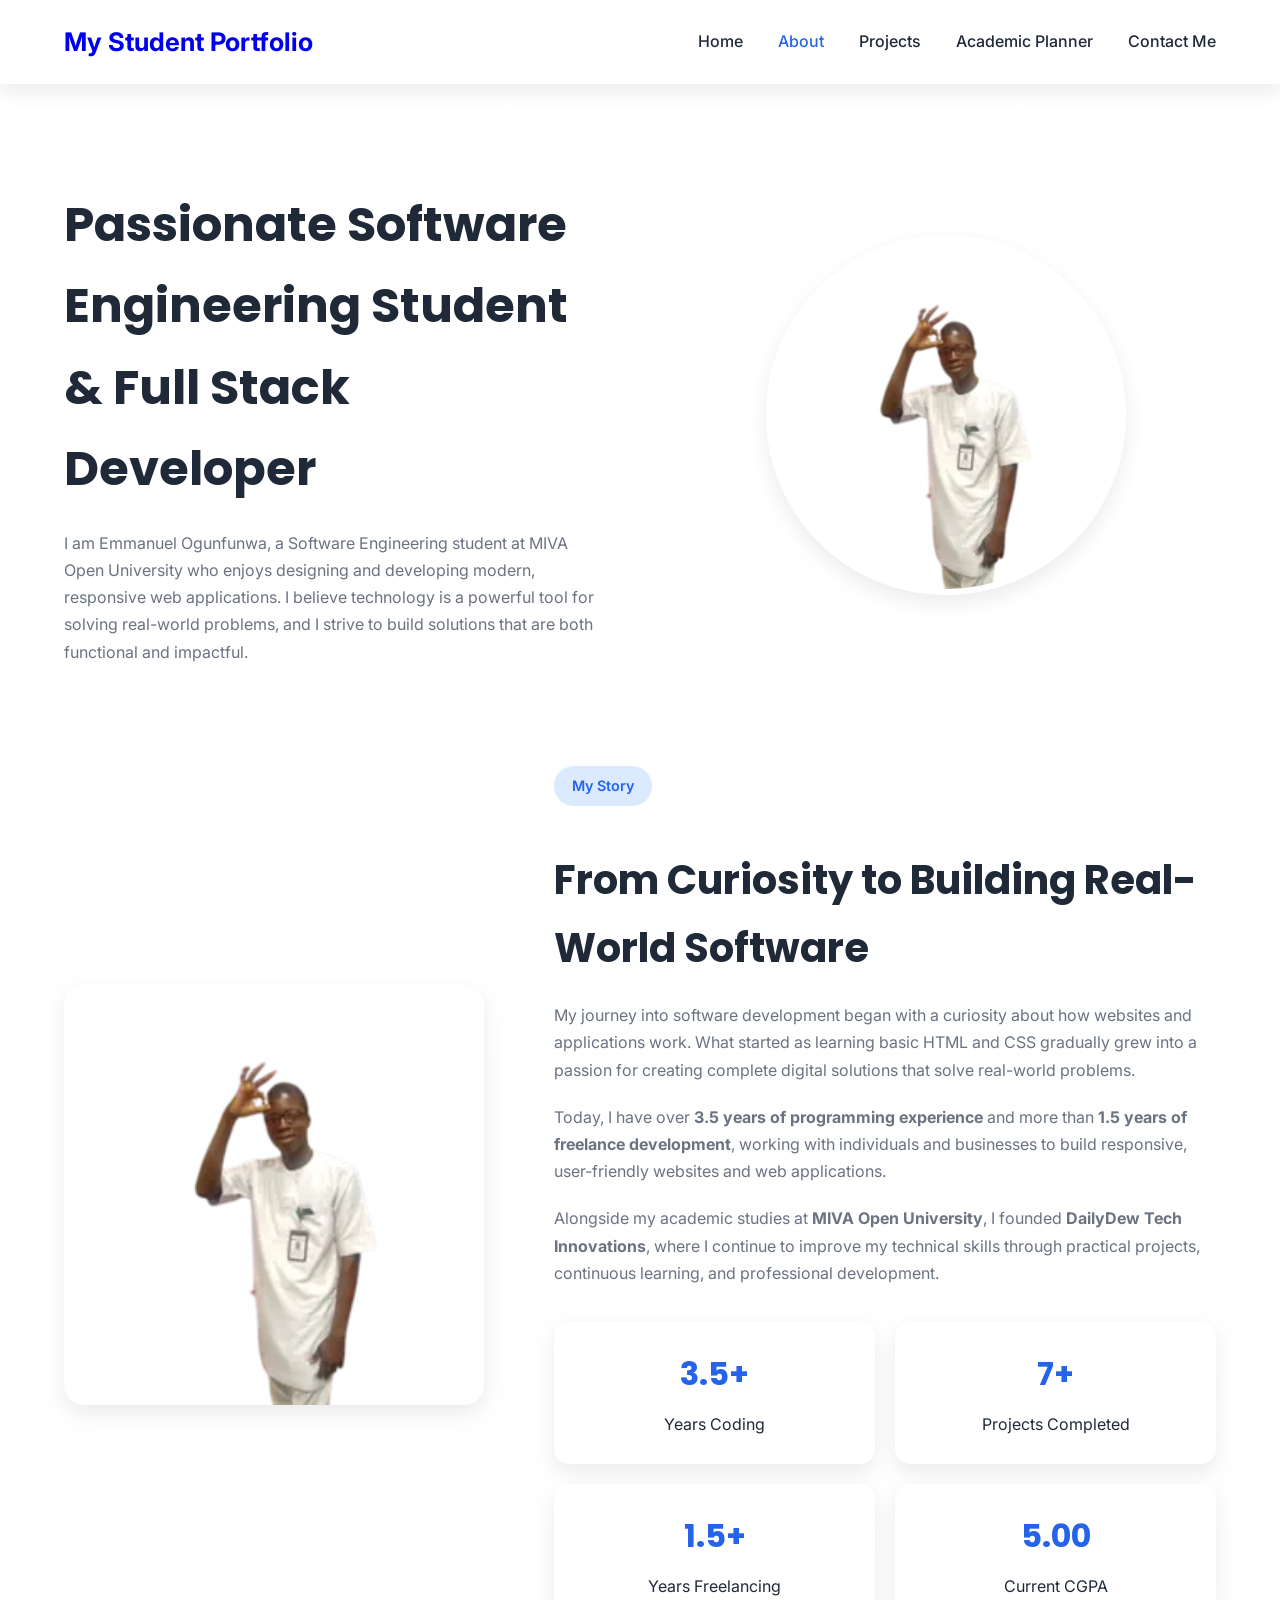
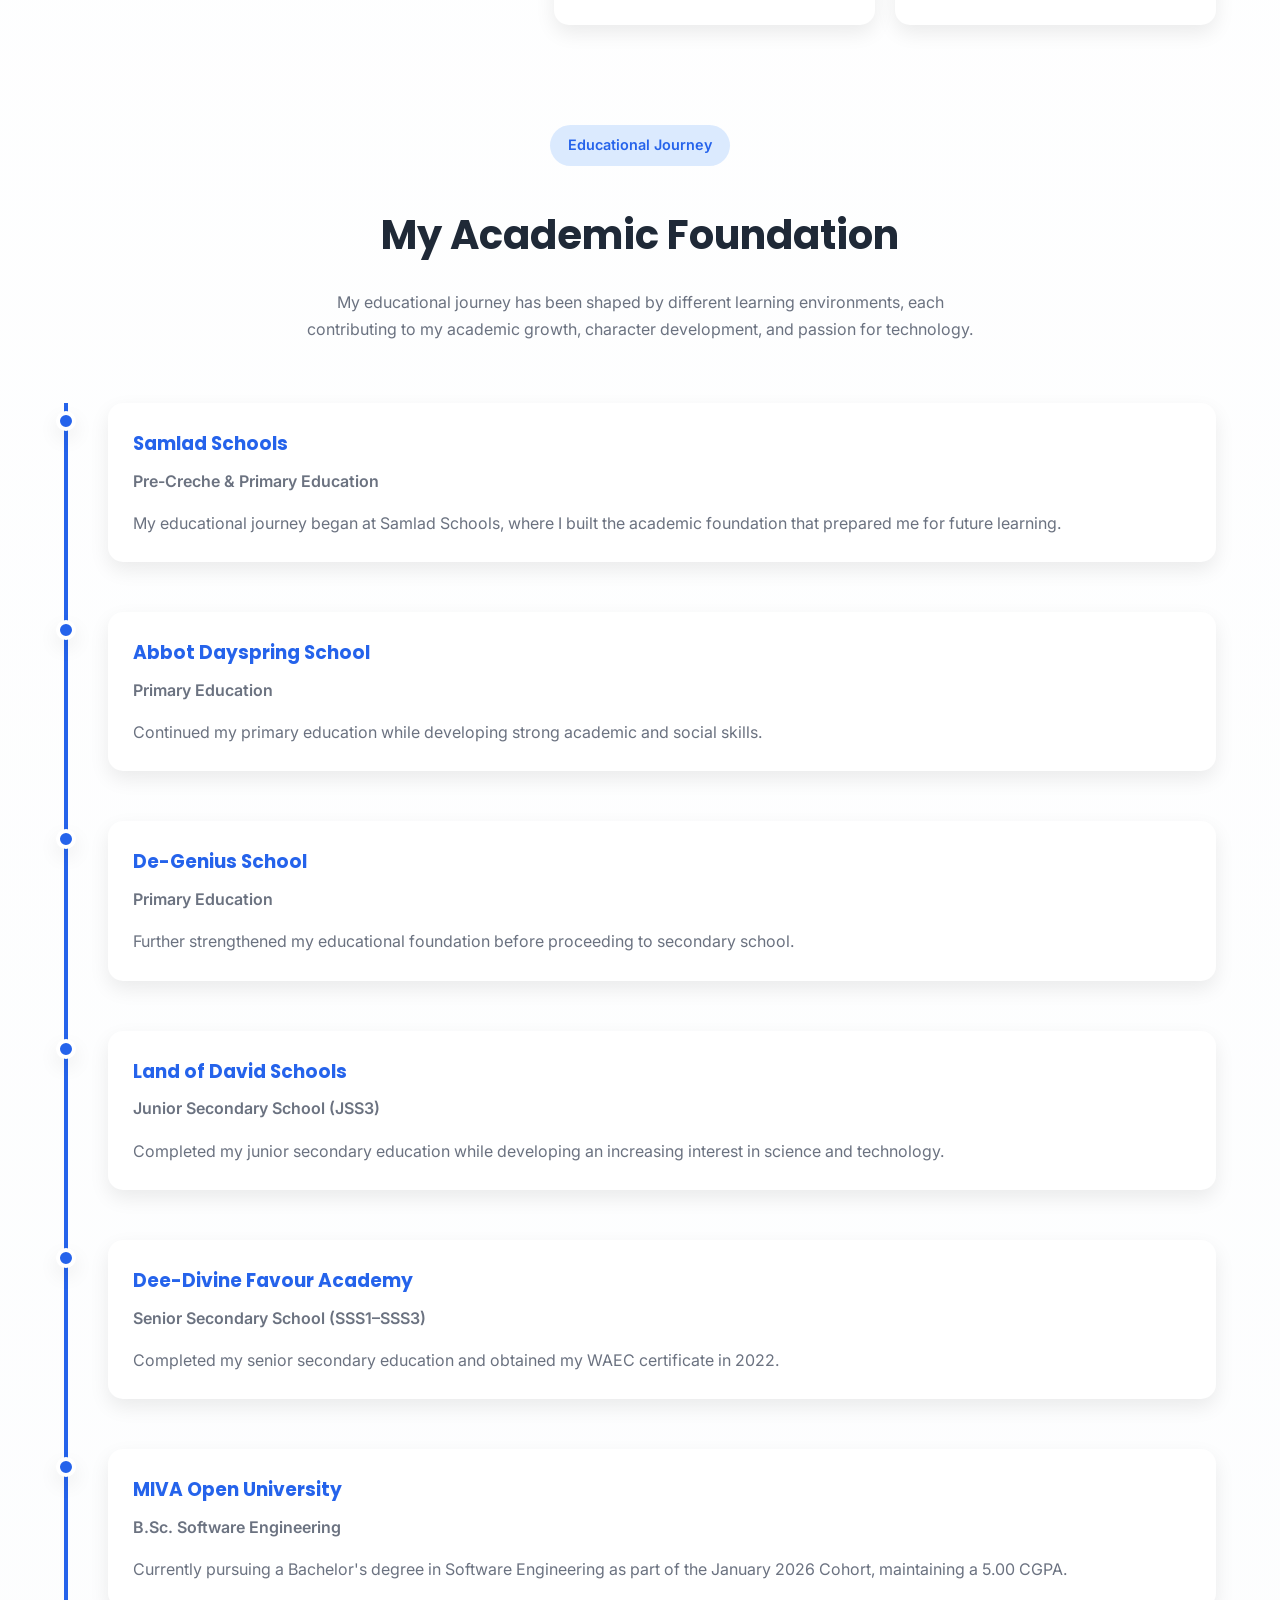
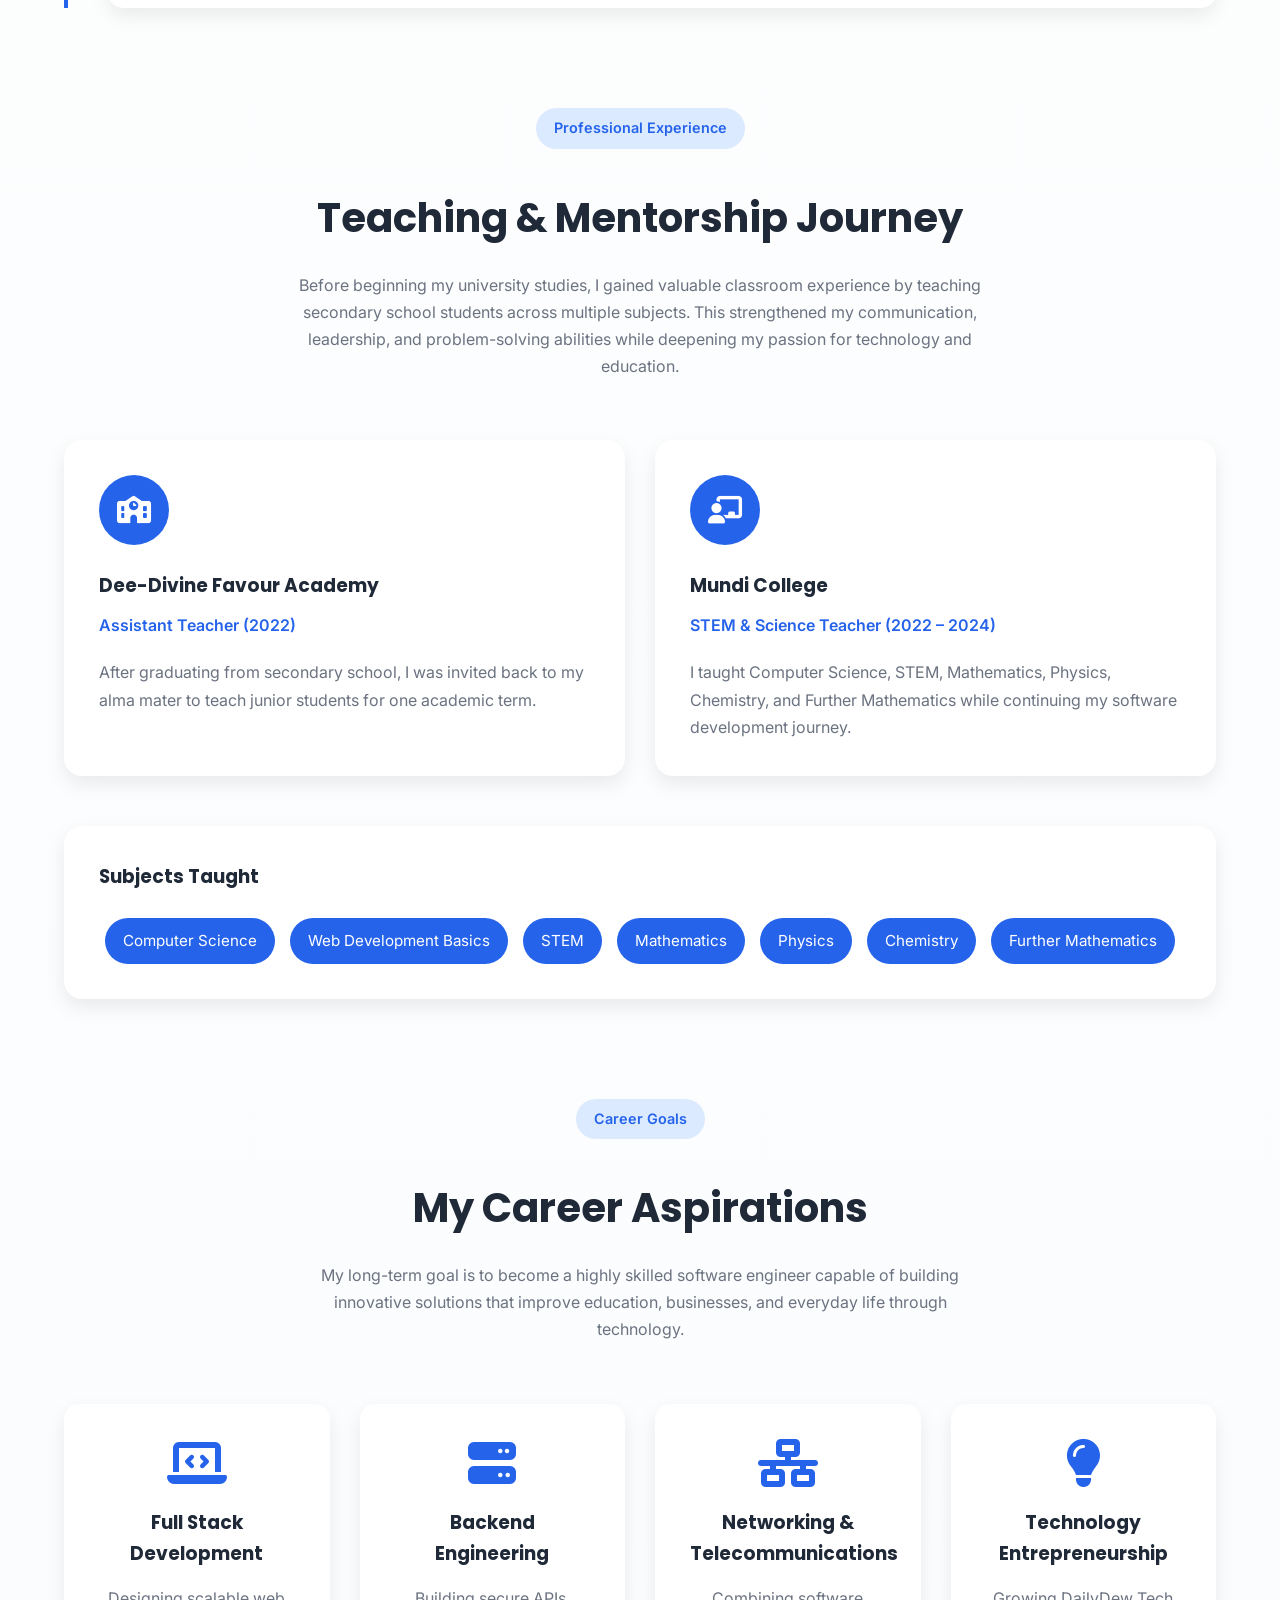
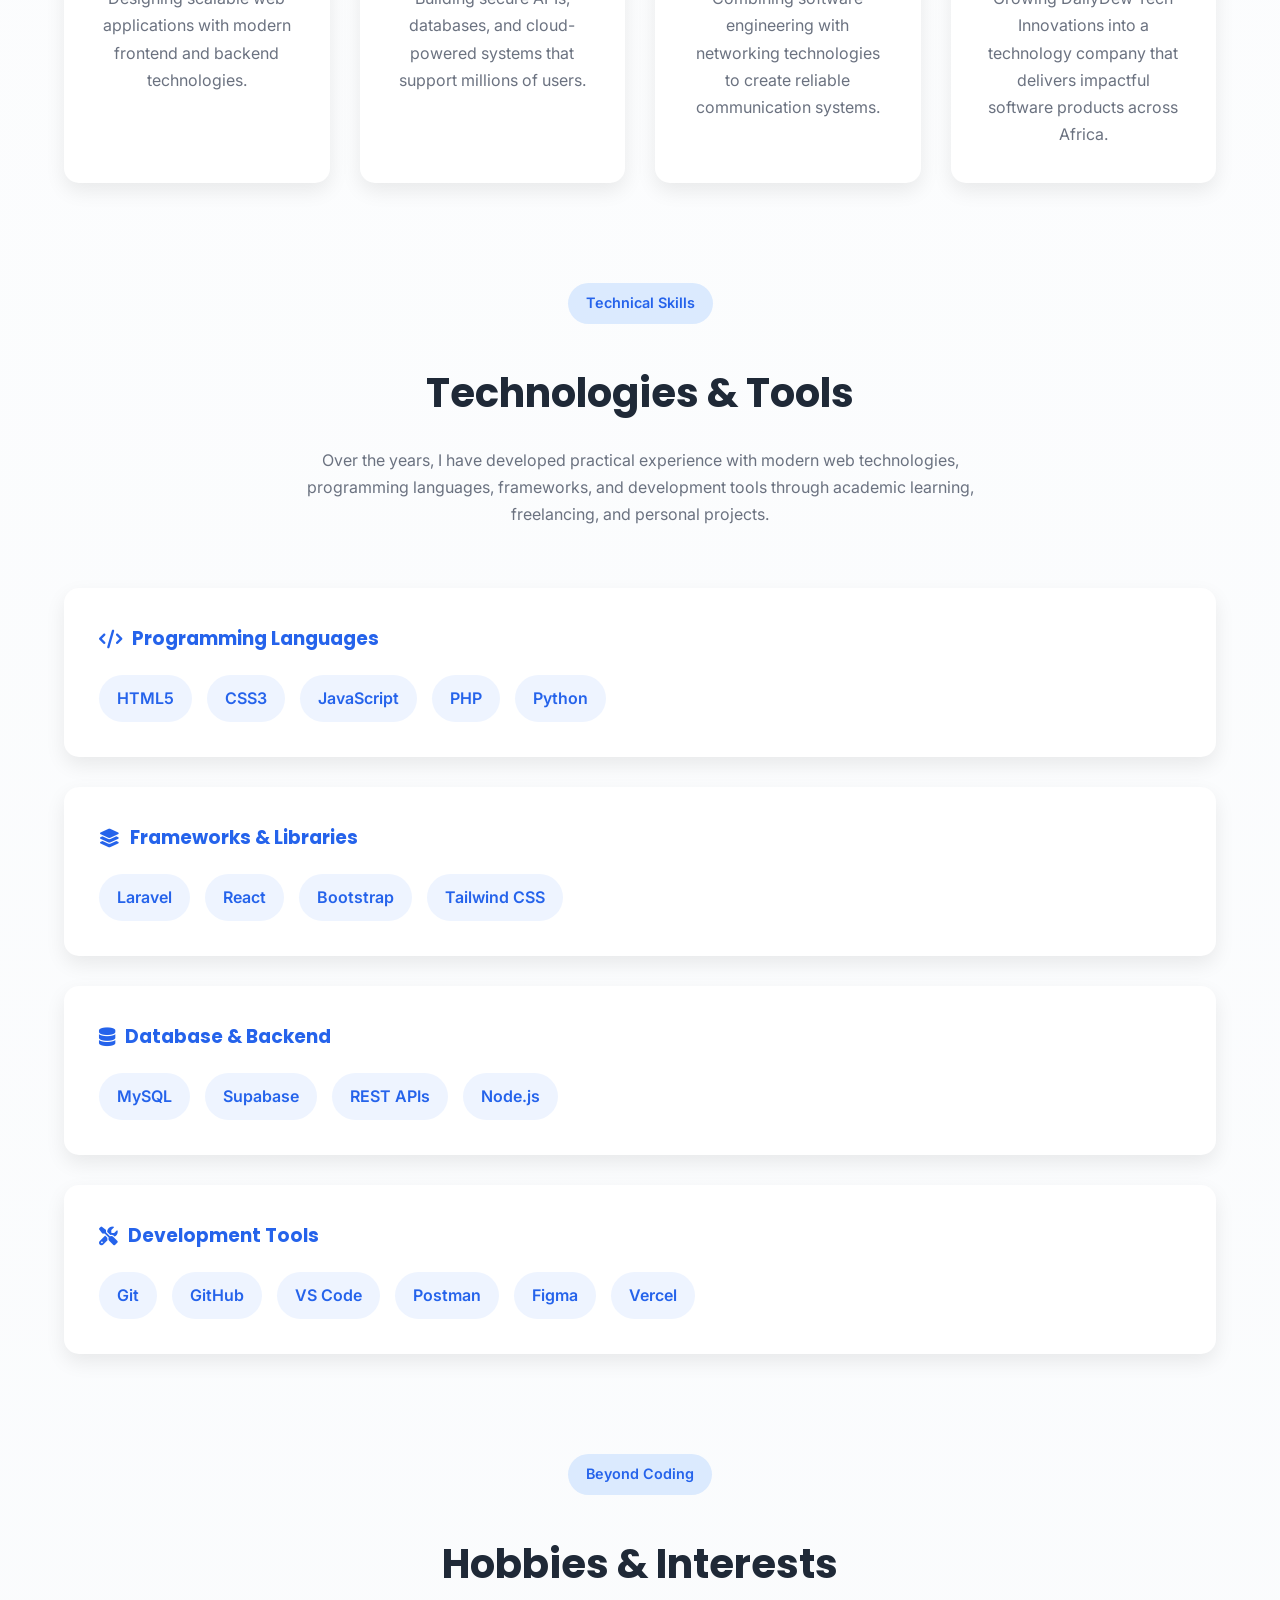
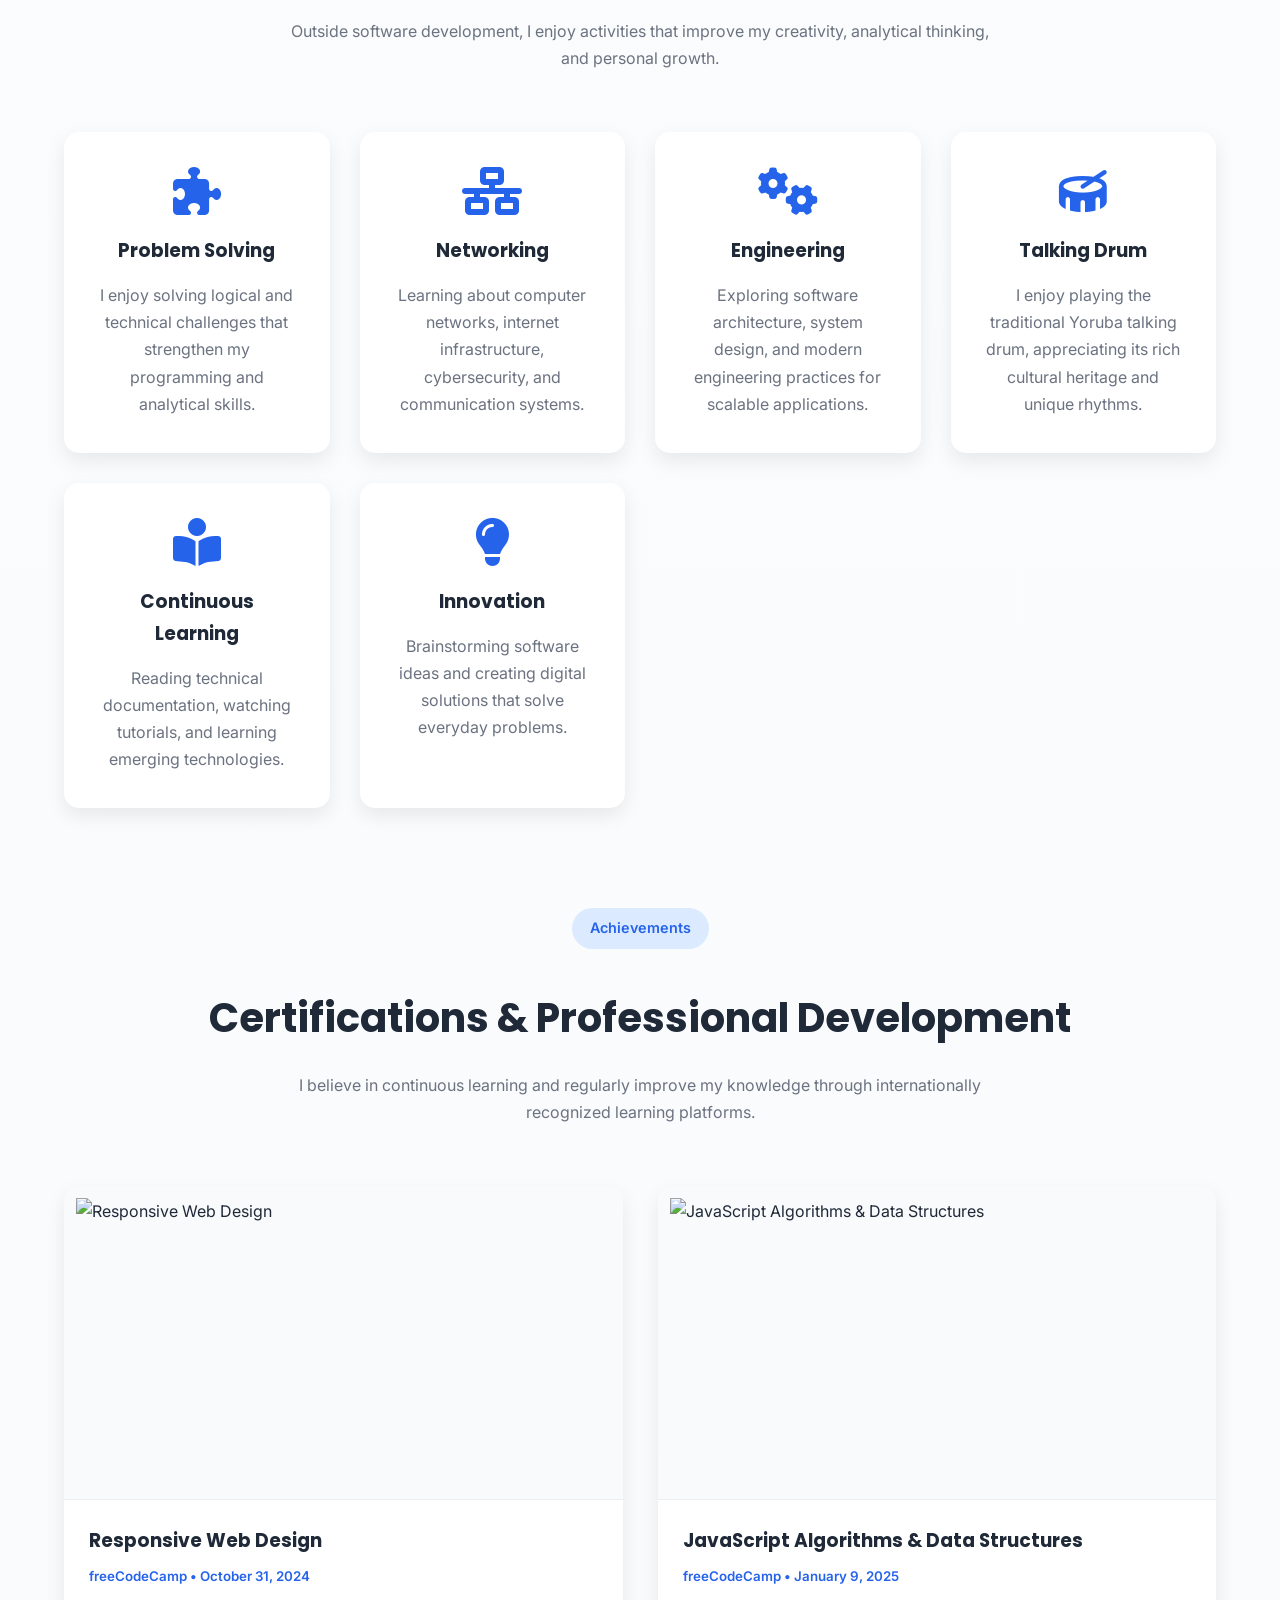
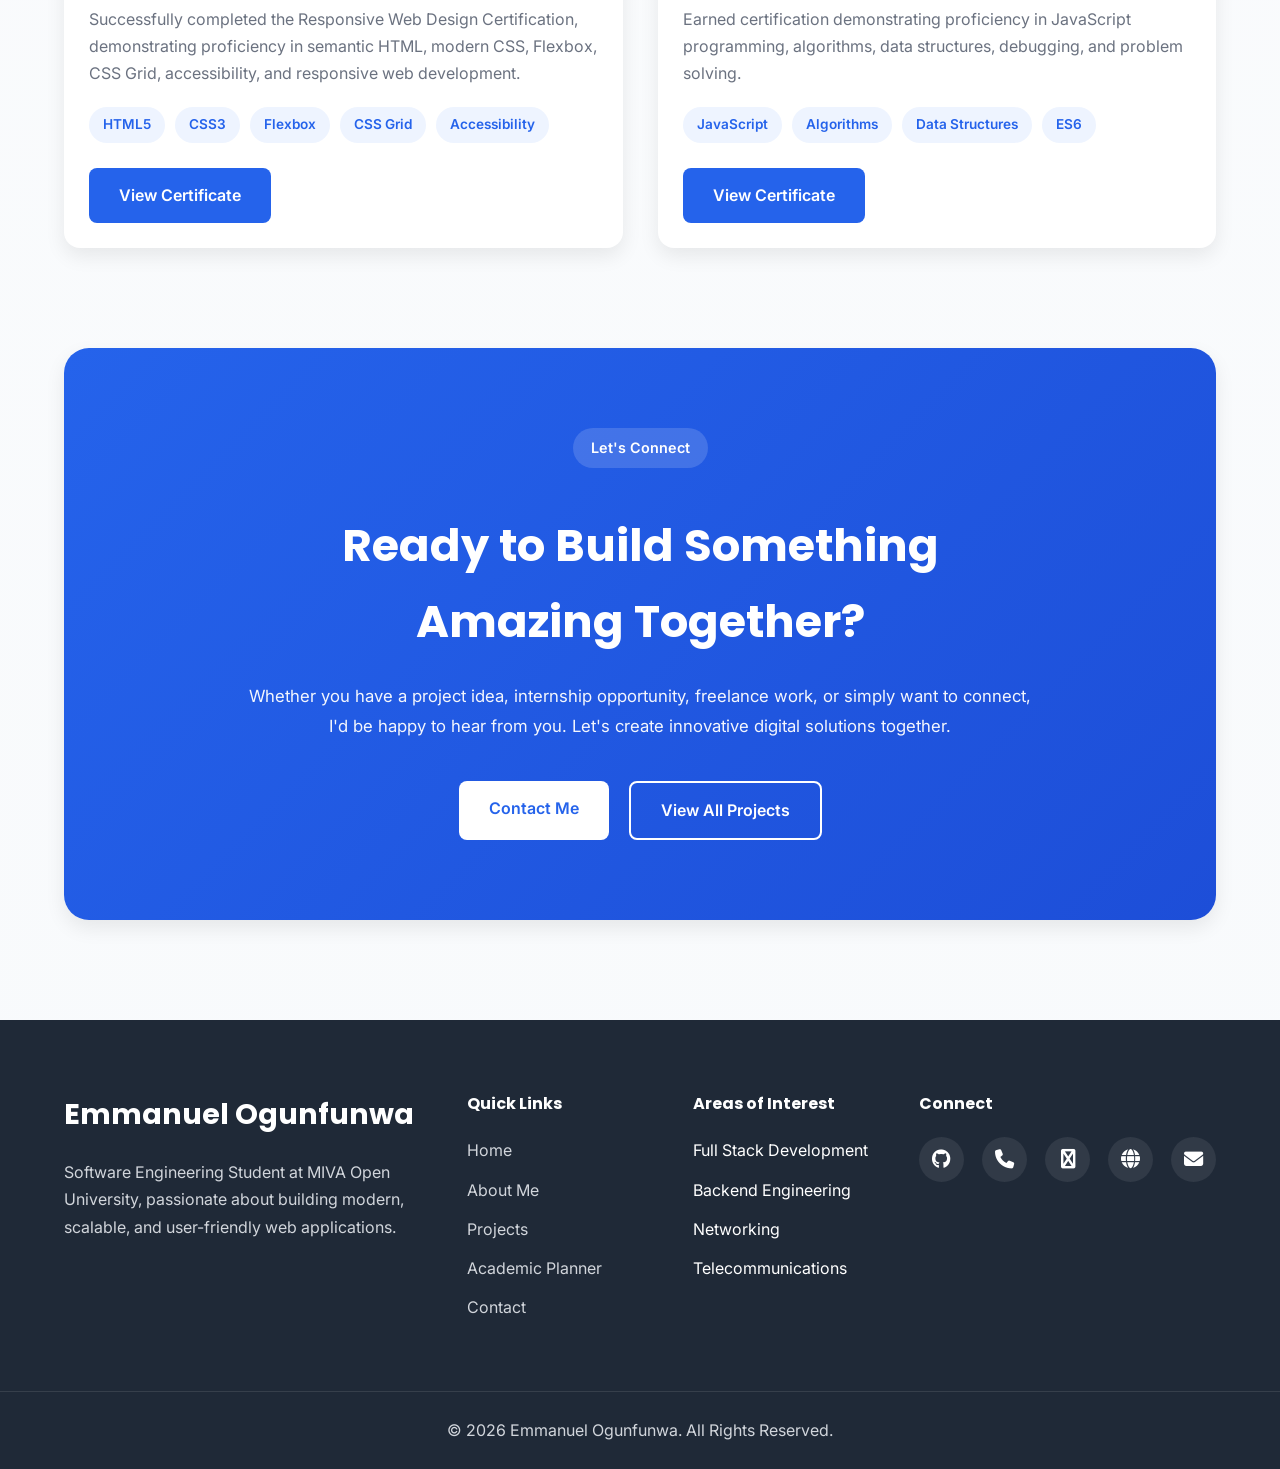
==== commit 6b31d345: "patch: updated footer with more connect details" ====
--- a/about.html
+++ b/about.html
@@ -725,7 +725,7 @@
 
             </div>
 
-            <div class="certificate-grid">
+            <div class="certificate-grid stagger-children" data-animation="fade-up">
 
             </div>
 
@@ -734,7 +734,7 @@
 
         <!-- CALL TO ACTION -->
 
-        <section class="cta">
+        <section class="cta" data-animation="zoom-in">
 
             <div class="cta-content">
 
@@ -772,7 +772,7 @@
 
         <!-- FOOTER -->
 
-        <footer class="footer">
+        <footer class="footer" data-animation="fade-up">
 
             <div class="footer-container">
 
@@ -843,7 +843,13 @@
                             <i class="fa-brands fa-github"></i>
                         </a>
 
-
+                        <a href="tel:+2348081770338">
+                            <i class="fa-solid fa-phone"></i>
+                        </a>
+
+                        <a href="https://wa.me/2348081770338/?text=Hello%20Emmanuel!" target="_blank">
+                            <i class="fa-solid fa-whatsapp"></i>
+                        </a>
 
                         <a href="https://dailydewtech.com.ng" target="_blank">
                             <i class="fa-solid fa-globe"></i>
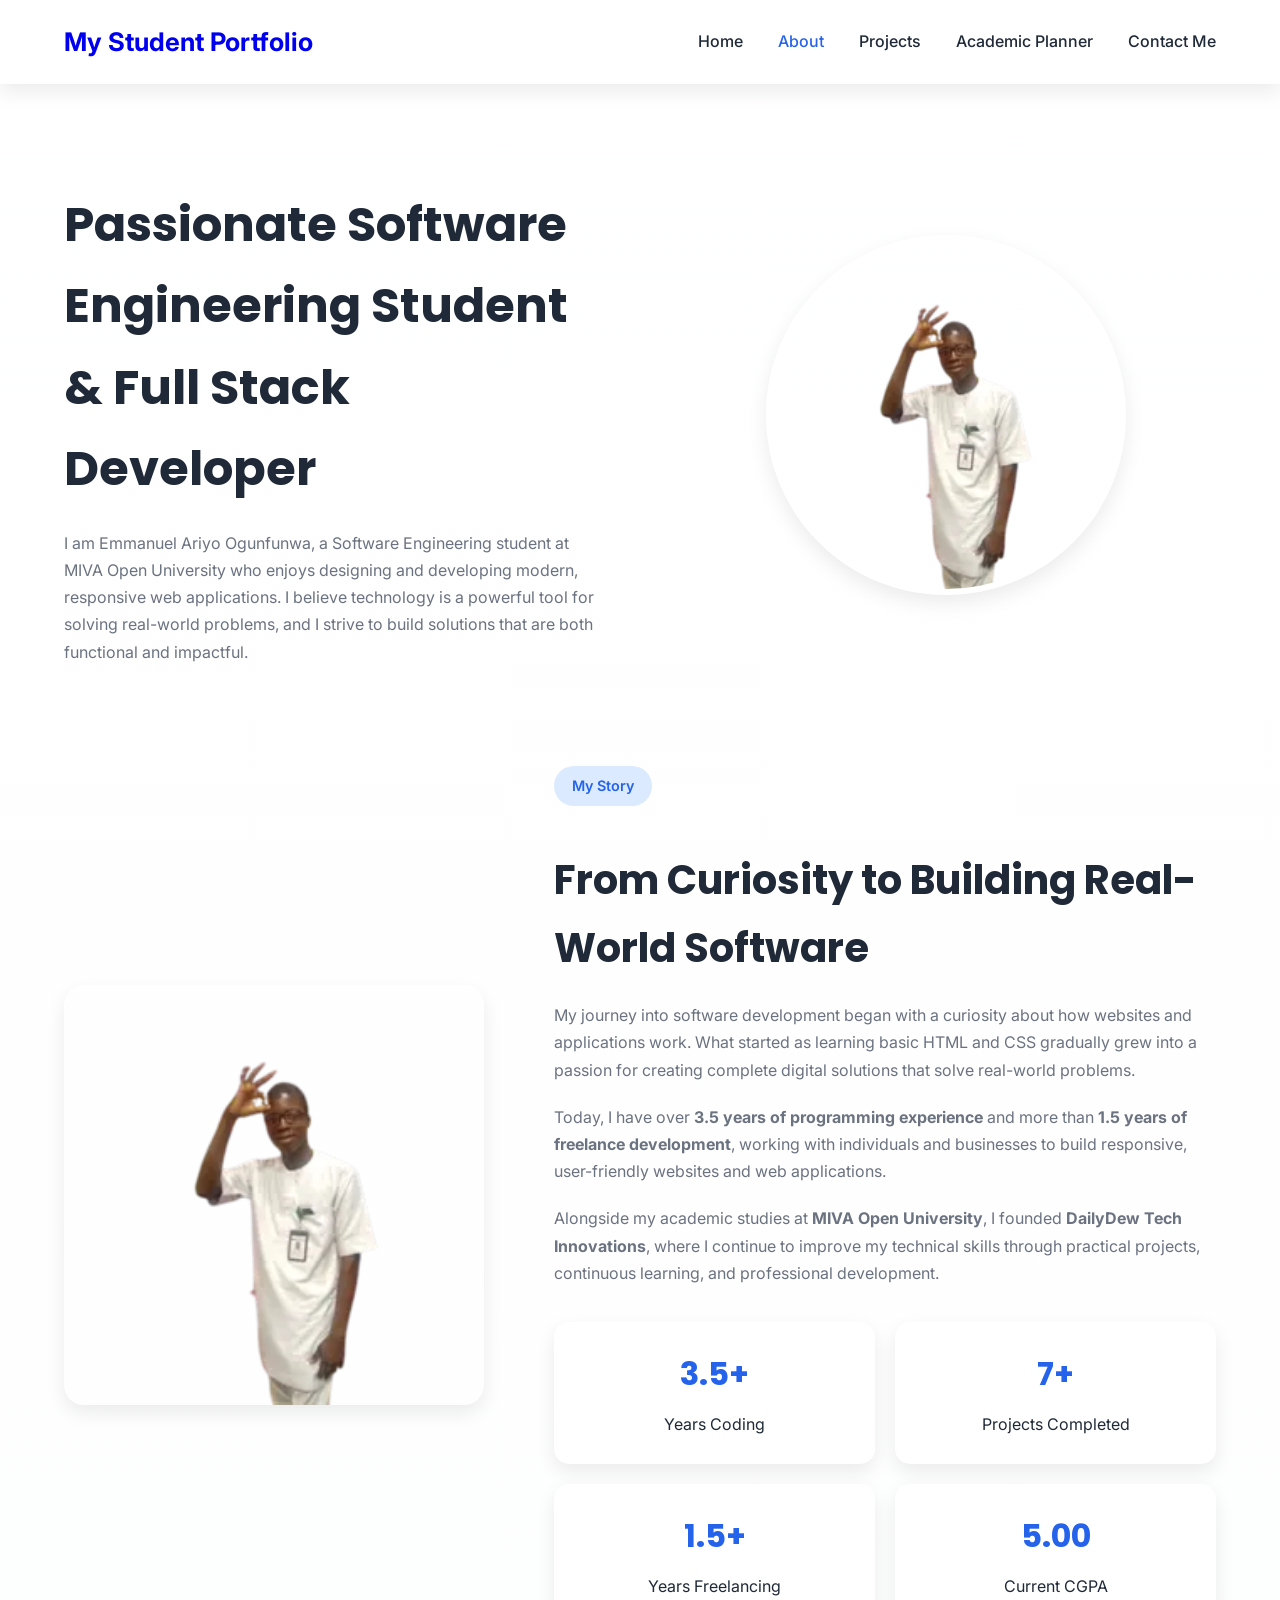
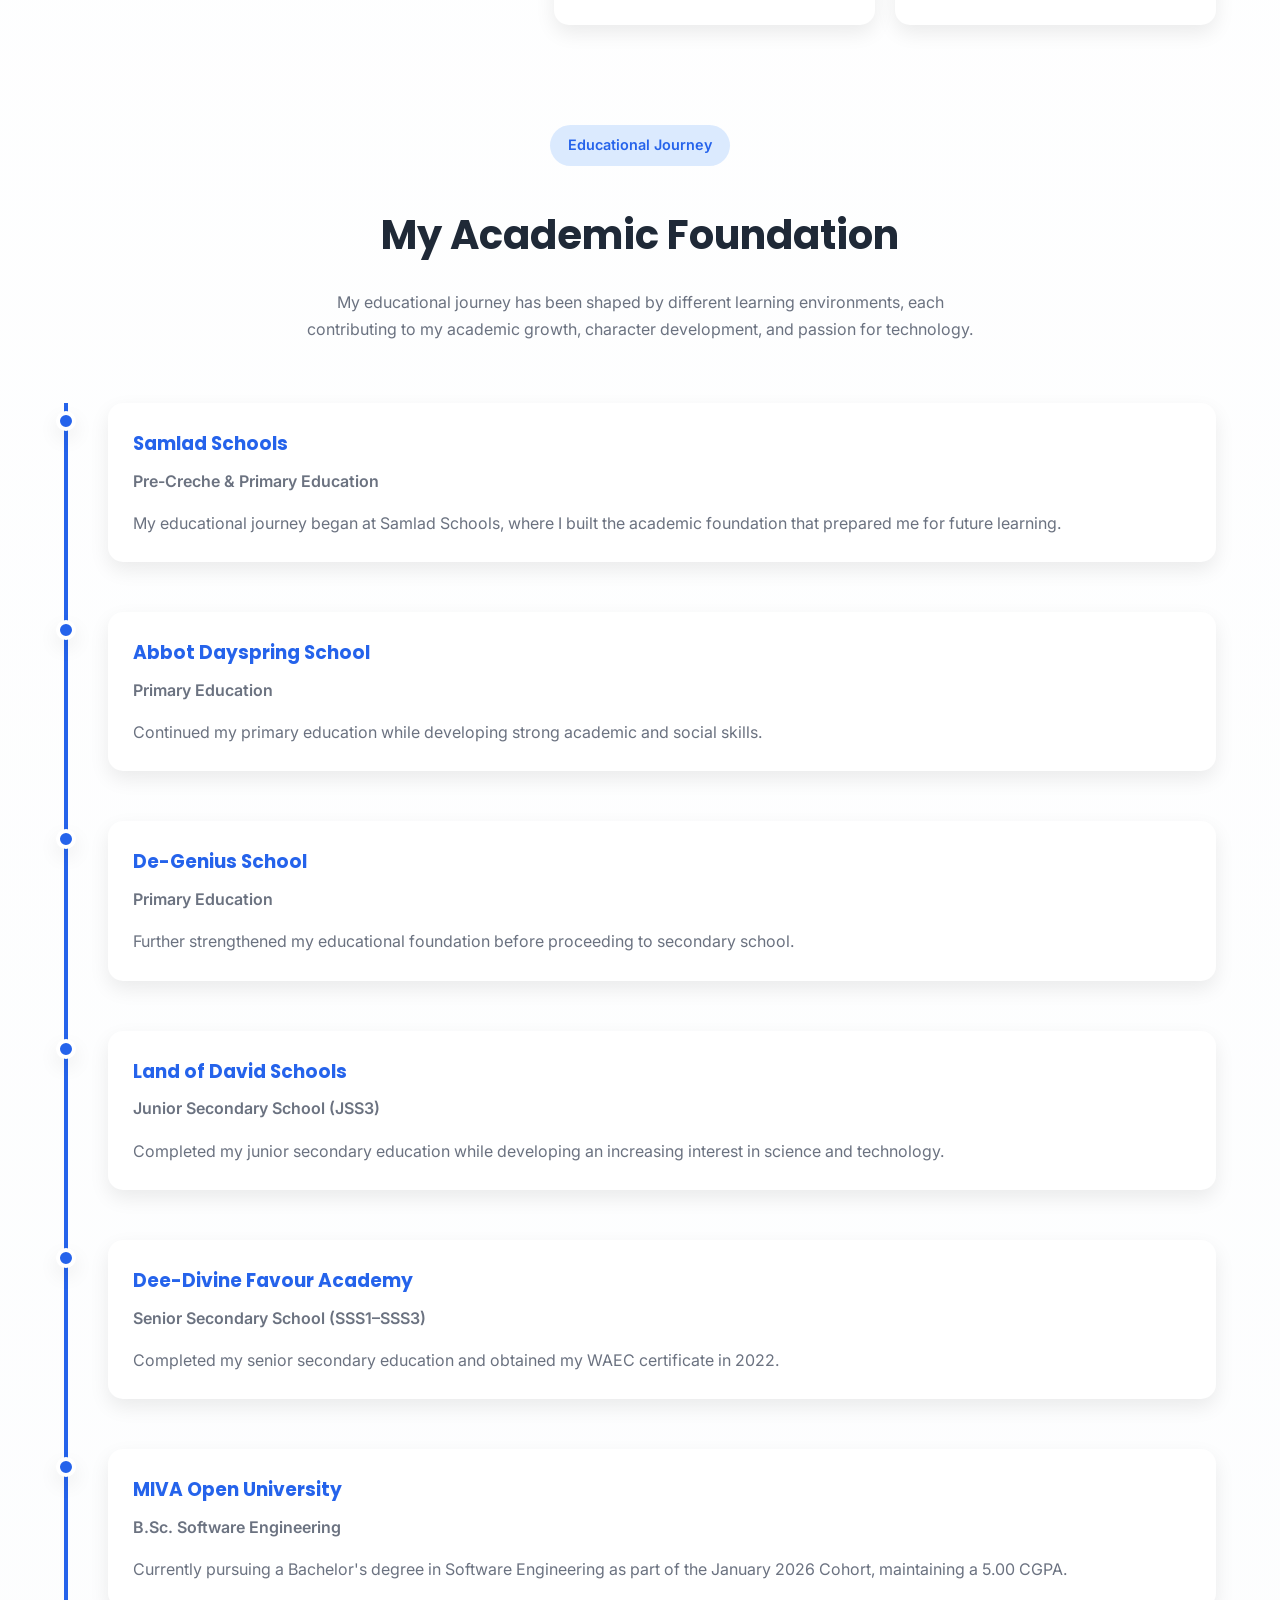
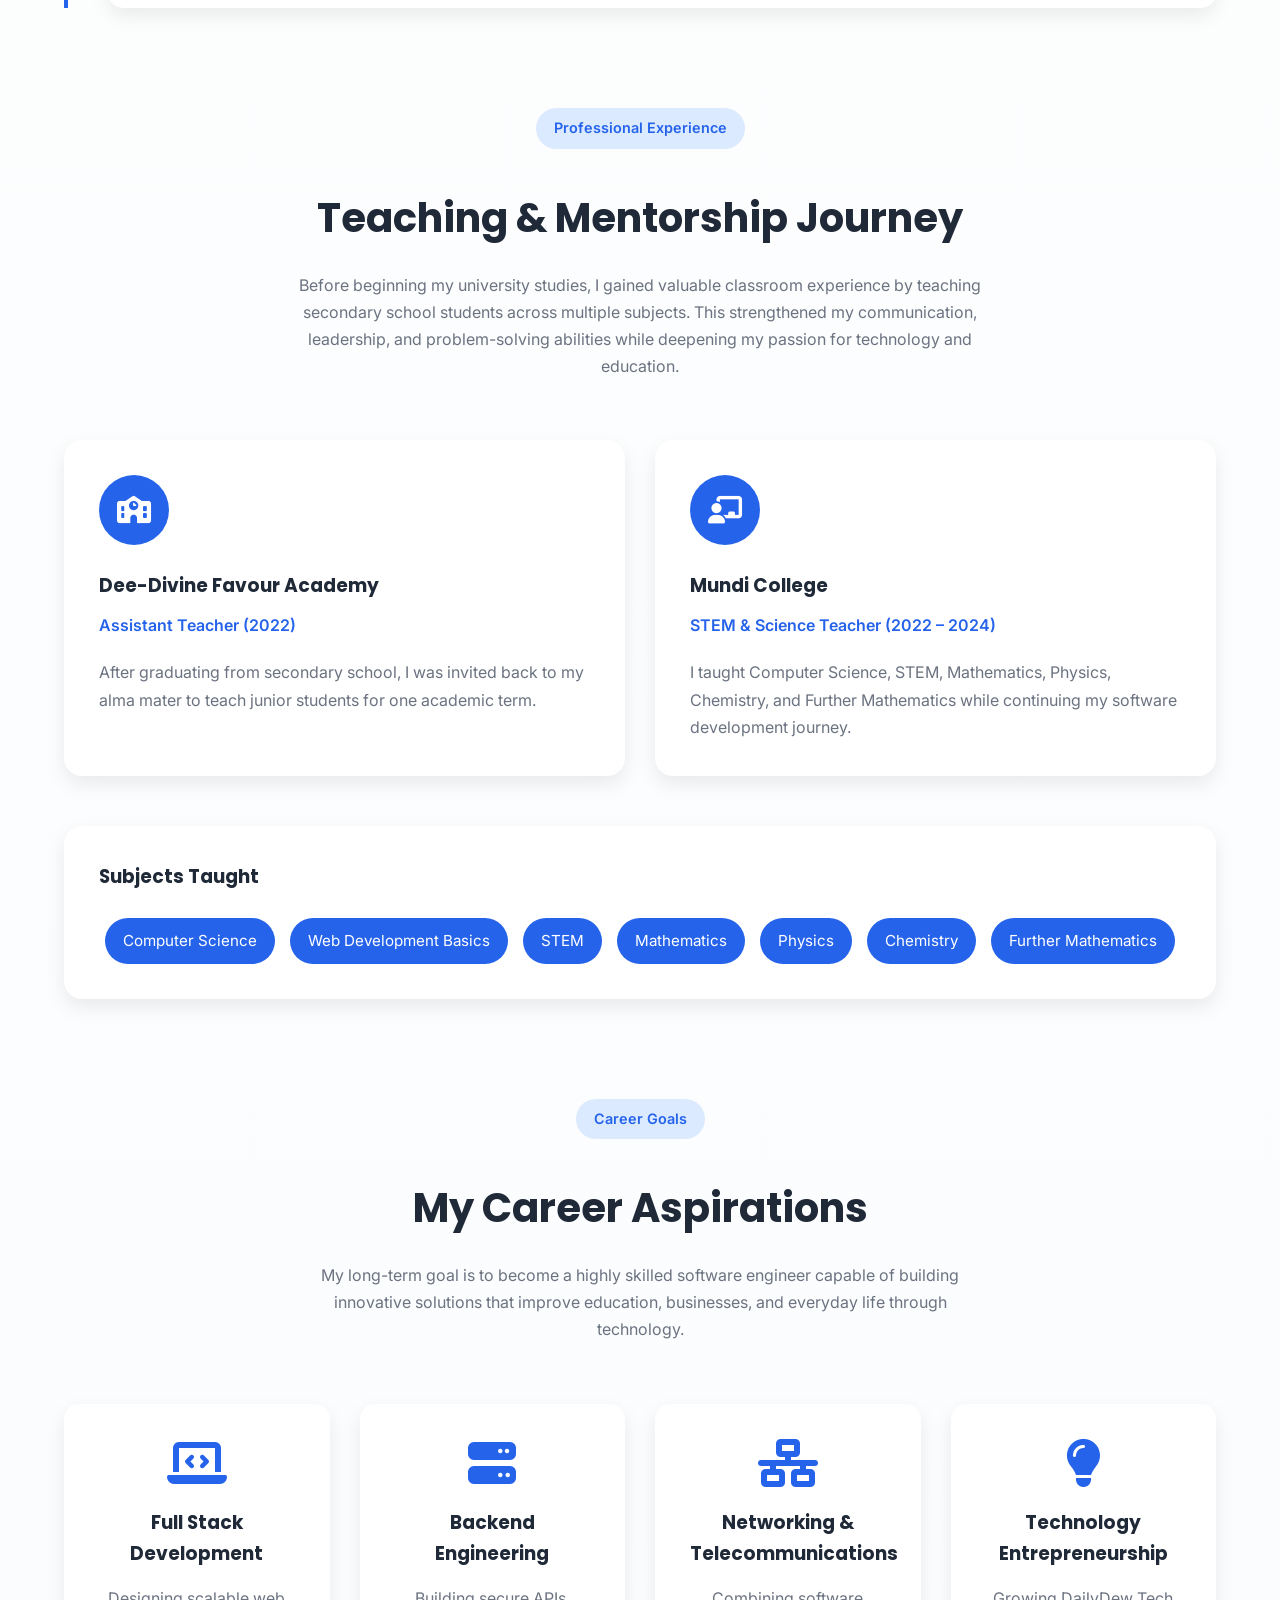
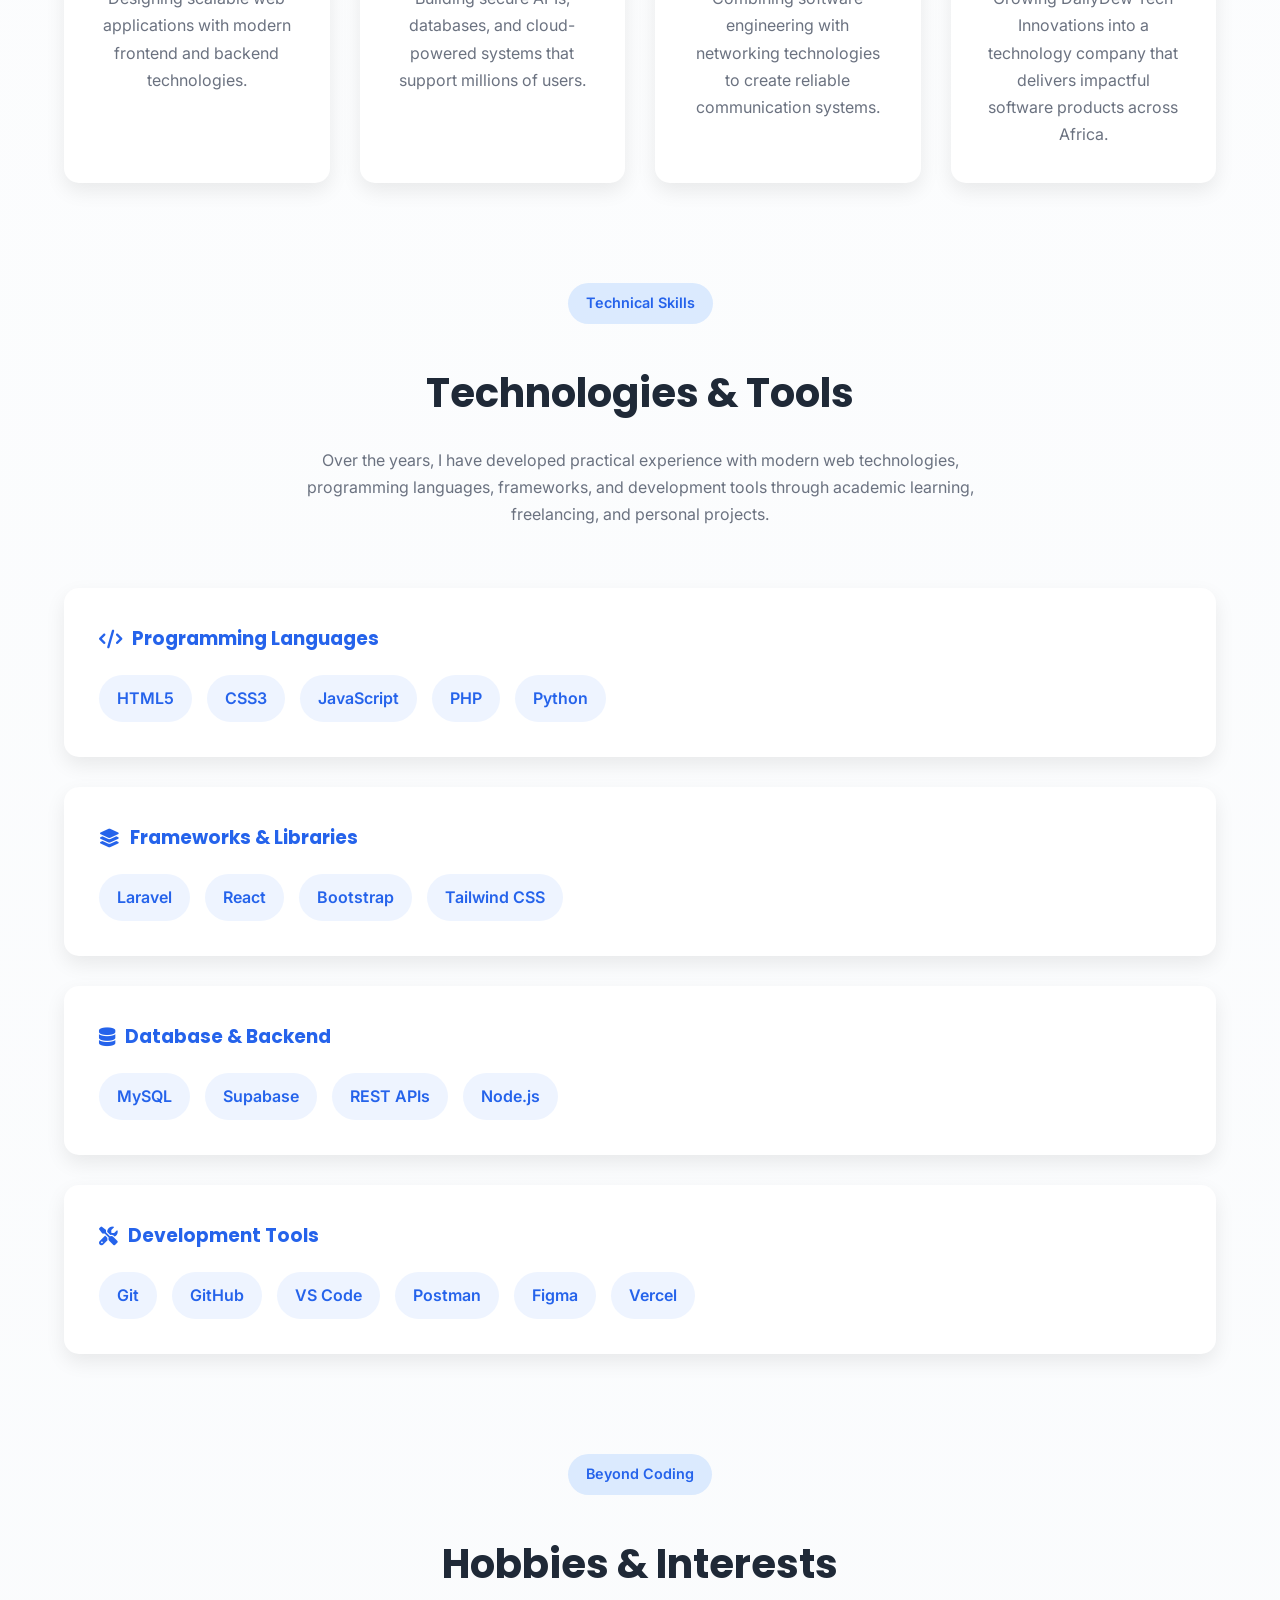
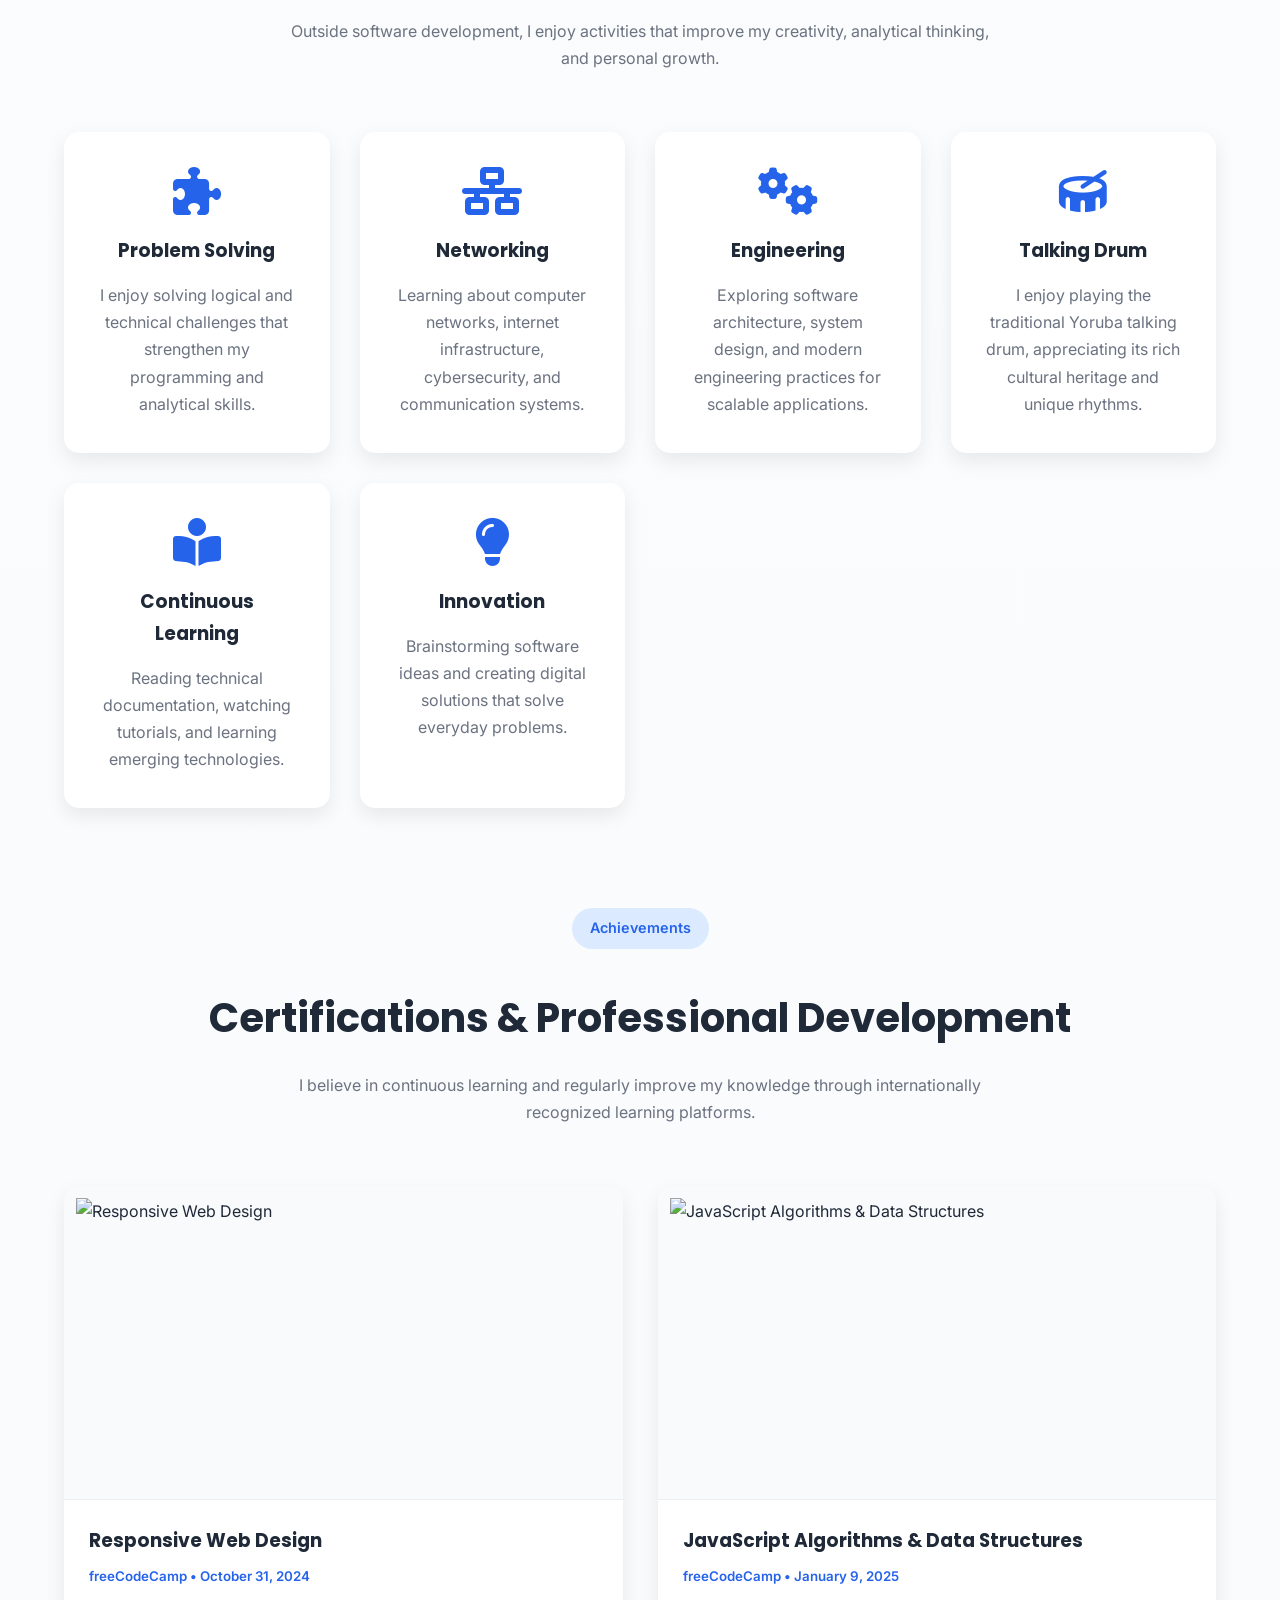
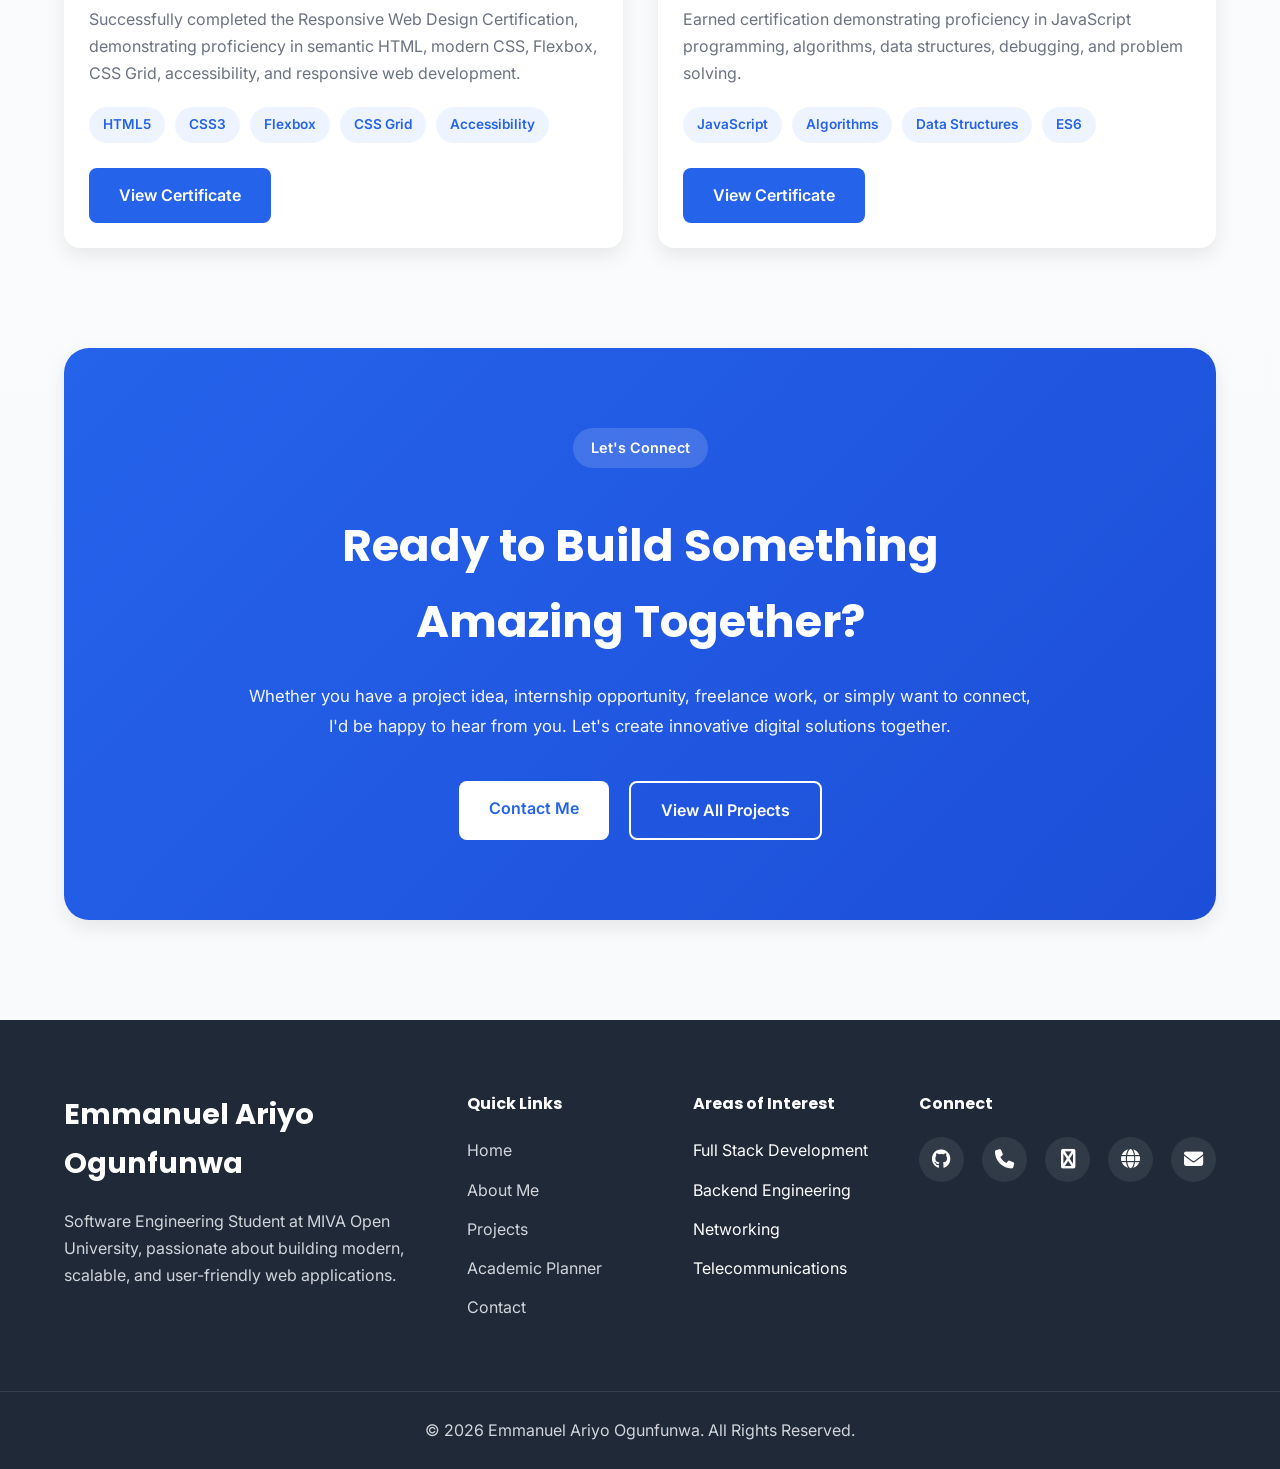
==== commit 368ff522: "created a ReadMe" ====
--- a/about.html
+++ b/about.html
@@ -3,7 +3,7 @@
 <head>
     <meta charset="UTF-8">
     <meta name="viewport" content="width=device-width, initial-scale=1.0">
-    <title>About | Student Portfolio | Emmanuel Ogunfunwa</title>
+    <title>About | Student Portfolio | Emmanuel Ariyo Ogunfunwa</title>
 
     <!-- CSS -->
     <link rel="stylesheet" href="assets/styles.css">
@@ -77,7 +77,7 @@
                 </h1>
 
                 <p>
-                    I am Emmanuel Ogunfunwa, a Software Engineering student at
+                    I am Emmanuel Ariyo Ogunfunwa, a Software Engineering student at
                     MIVA Open University who enjoys designing and developing modern,
                     responsive web applications. I believe technology is a powerful
                     tool for solving real-world problems, and I strive to build
@@ -89,7 +89,7 @@
             <div class="page-hero-image" data-animation="fade-left">
 
                 <img src="./assets/img/profile.webp"
-                    alt="Emmanuel Ogunfunwa">
+                    alt="Emmanuel Ariyo Ogunfunwa">
 
             </div>
 
@@ -102,7 +102,7 @@
             <div class="story-image" data-animation="fade-left">
 
                 <img src="./assets/img/profile.webp"
-                    alt="Emmanuel Ogunfunwa">
+                    alt="Emmanuel Ariyo Ogunfunwa">
 
             </div>
 
@@ -780,7 +780,7 @@
 
                 <div class="footer-brand">
 
-                    <h3>Emmanuel Ogunfunwa</h3>
+                    <h3>Emmanuel Ariyo Ogunfunwa</h3>
 
                     <p>
                         Software Engineering Student at MIVA Open University, passionate
@@ -869,7 +869,7 @@
 
                 <p>
 
-                    © 2026 Emmanuel Ogunfunwa. All Rights Reserved.
+                    © 2026 Emmanuel Ariyo Ogunfunwa. All Rights Reserved.
 
                 </p>
 
--- a/assets/styles.css
+++ b/assets/styles.css
@@ -4307,6 +4307,78 @@
 
     }
 
+    .contact-form-wrapper{
+
+        padding:30px 22px;
+
+    }
+
+    .contact-form-wrapper h2{
+
+        font-size:1.6rem;
+
+    }
+
+    .contact-info-card{
+
+        padding:20px 18px;
+
+        gap:15px;
+
+    }
+
+    .contact-info-icon{
+
+        width:48px;
+
+        height:48px;
+
+        min-width:48px;
+
+        font-size:1.2rem;
+
+    }
+
+    .contact-info-card h3{
+
+        font-size:1rem;
+
+    }
+
+    .contact-info-card p,
+
+    .contact-info-card a{
+
+        font-size:.9rem;
+
+    }
+
+    .contact-socials{
+
+        padding:22px 18px;
+
+    }
+
+    .fs-success-message,
+
+    .fs-error-message{
+
+        padding:14px 16px;
+
+        font-size:.9rem;
+
+        gap:10px;
+
+    }
+
+    .fs-success-message i,
+
+    .fs-error-message i{
+
+        font-size:1.2rem;
+
+    }
+
 }
 
 @media(max-width:768px){
@@ -4317,29 +4389,93 @@
 
     }
 
+    .form-row{
+
+        grid-template-columns:1fr;
+
+    }
+
+    .contact-form .btn{
+
+        width:100%;
+
+        justify-content:center;
+
+    }
+
+}
+
+@media(max-width:500px){
+
+    .contact-section{
+
+        margin:40px auto;
+
+    }
+
     .contact-form-wrapper{
 
-        padding:30px 25px;
-
-    }
-
-    .form-row{
-
-        grid-template-columns:1fr;
-
-    }
-
-    .contact-form .btn{
-
-        width:100%;
-
-        justify-content:center;
-
-    }
-
-}
-
-@media(max-width:500px){
+        padding:22px 16px;
+
+        border-radius:14px;
+
+    }
+
+    .contact-form-wrapper h2{
+
+        font-size:1.4rem;
+
+    }
+
+    .contact-form-wrapper .section-description{
+
+        font-size:.9rem;
+
+    }
+
+    .form-group input,
+
+    .form-group textarea{
+
+        padding:12px 14px;
+
+        font-size:.9rem;
+
+    }
+
+    .contact-info-card{
+
+        padding:16px 14px;
+
+        border-radius:12px;
+
+    }
+
+    .contact-info-icon{
+
+        width:42px;
+
+        height:42px;
+
+        min-width:42px;
+
+        font-size:1.1rem;
+
+    }
+
+    .contact-info-side{
+
+        gap:16px;
+
+    }
+
+    .contact-socials{
+
+        padding:18px 14px;
+
+        border-radius:12px;
+
+    }
 
     .page-hero-content h1{
 
